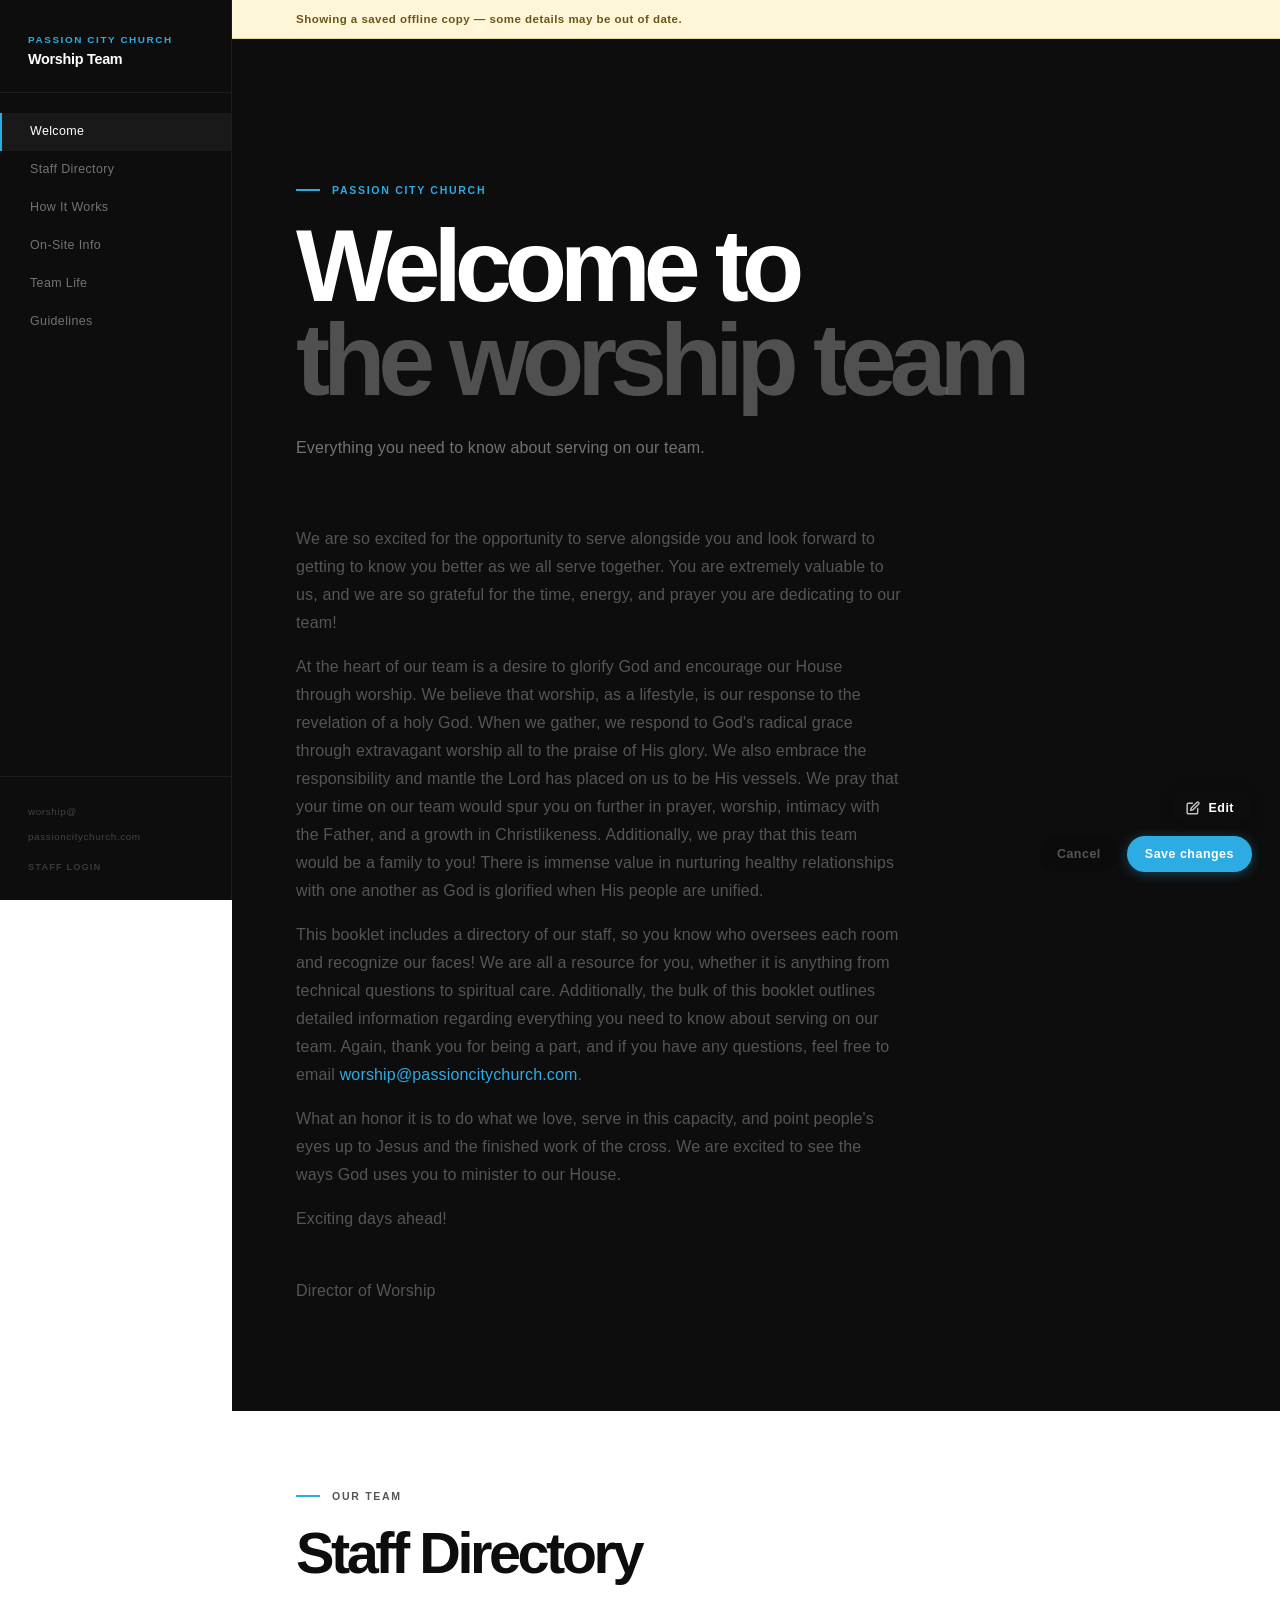
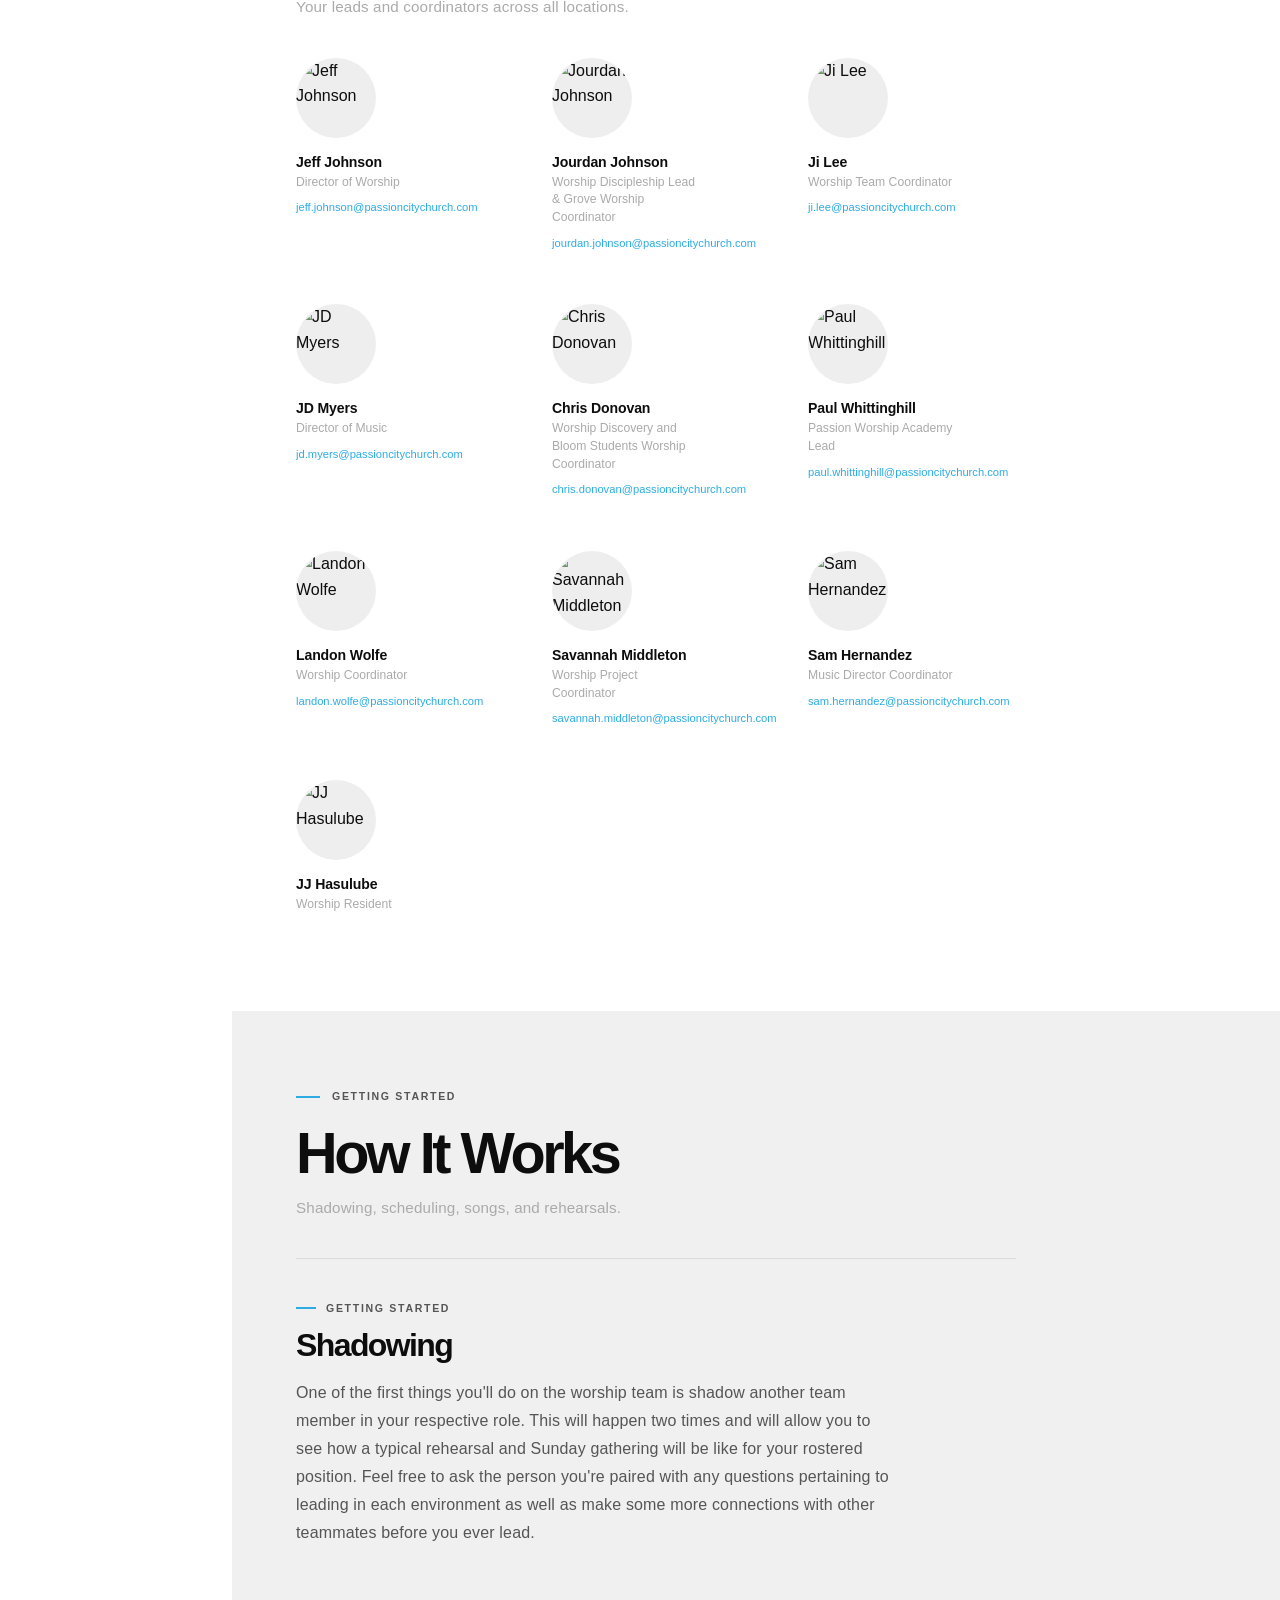
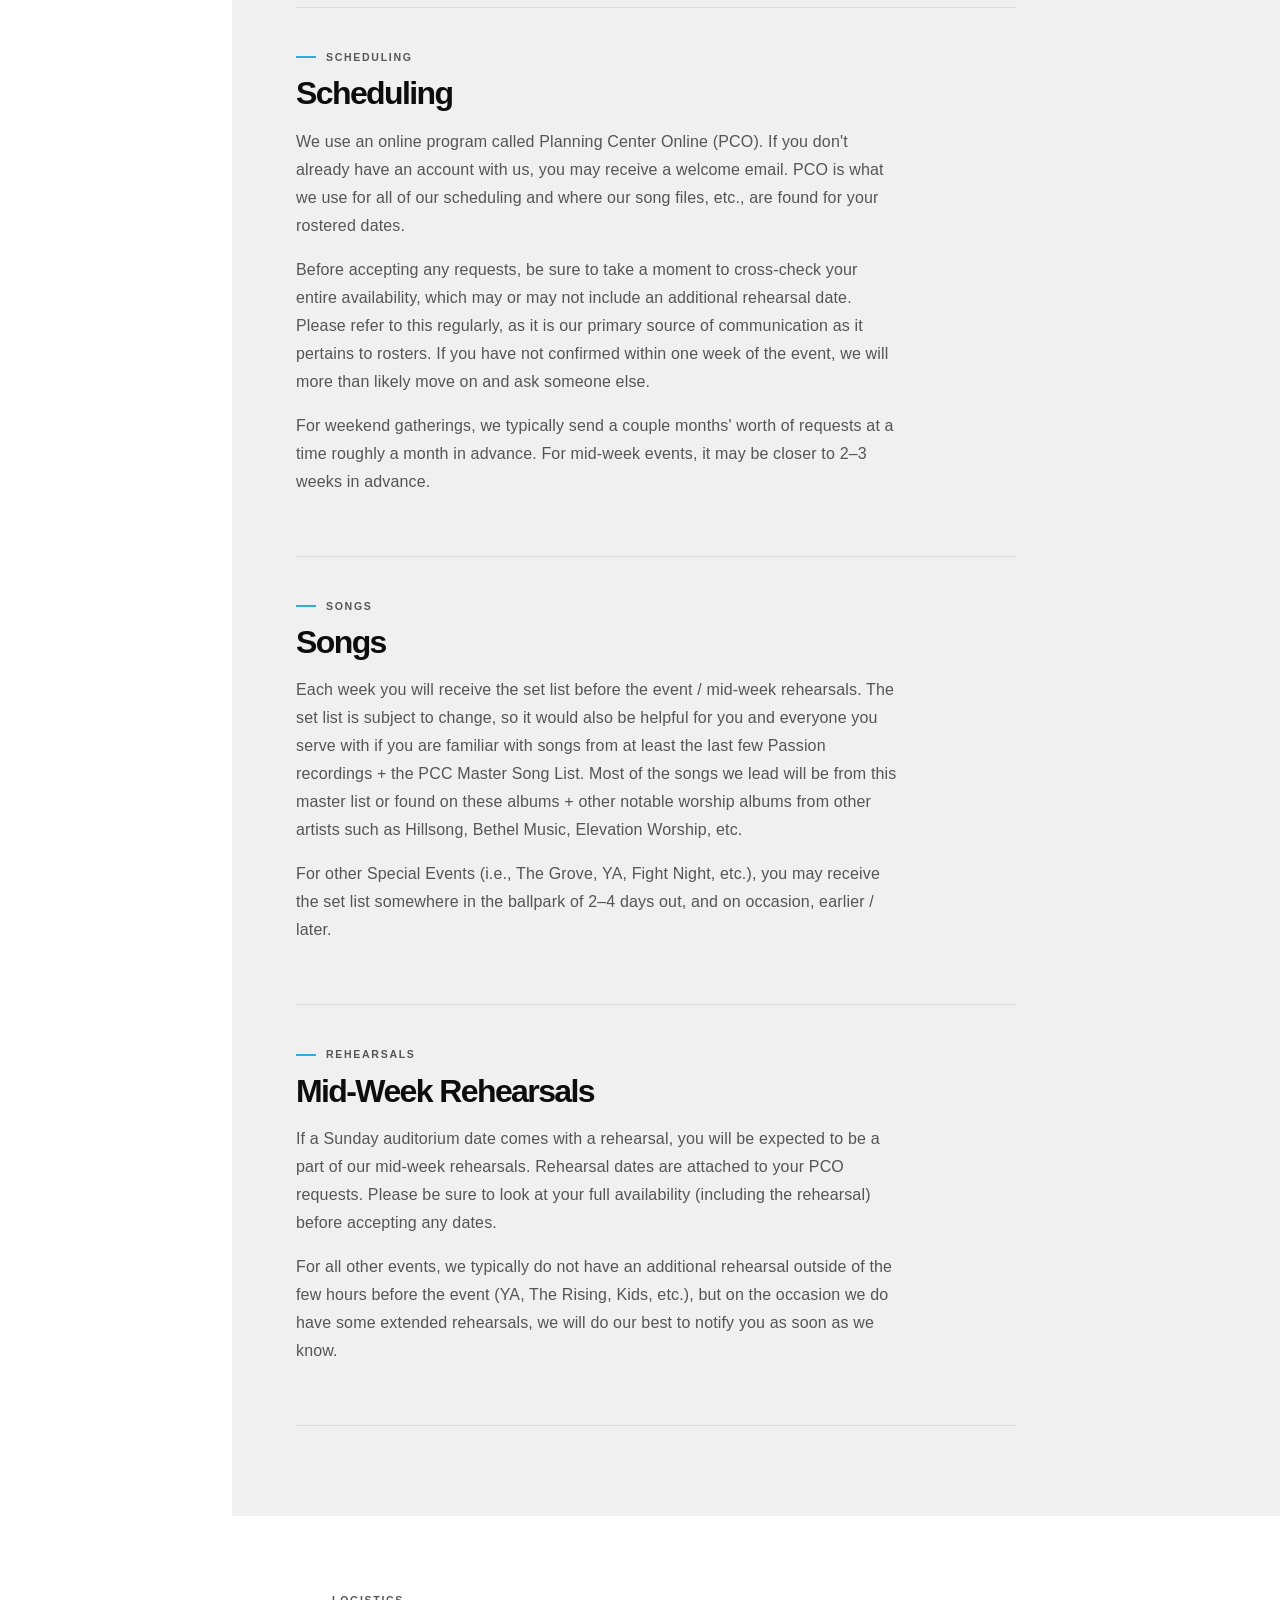
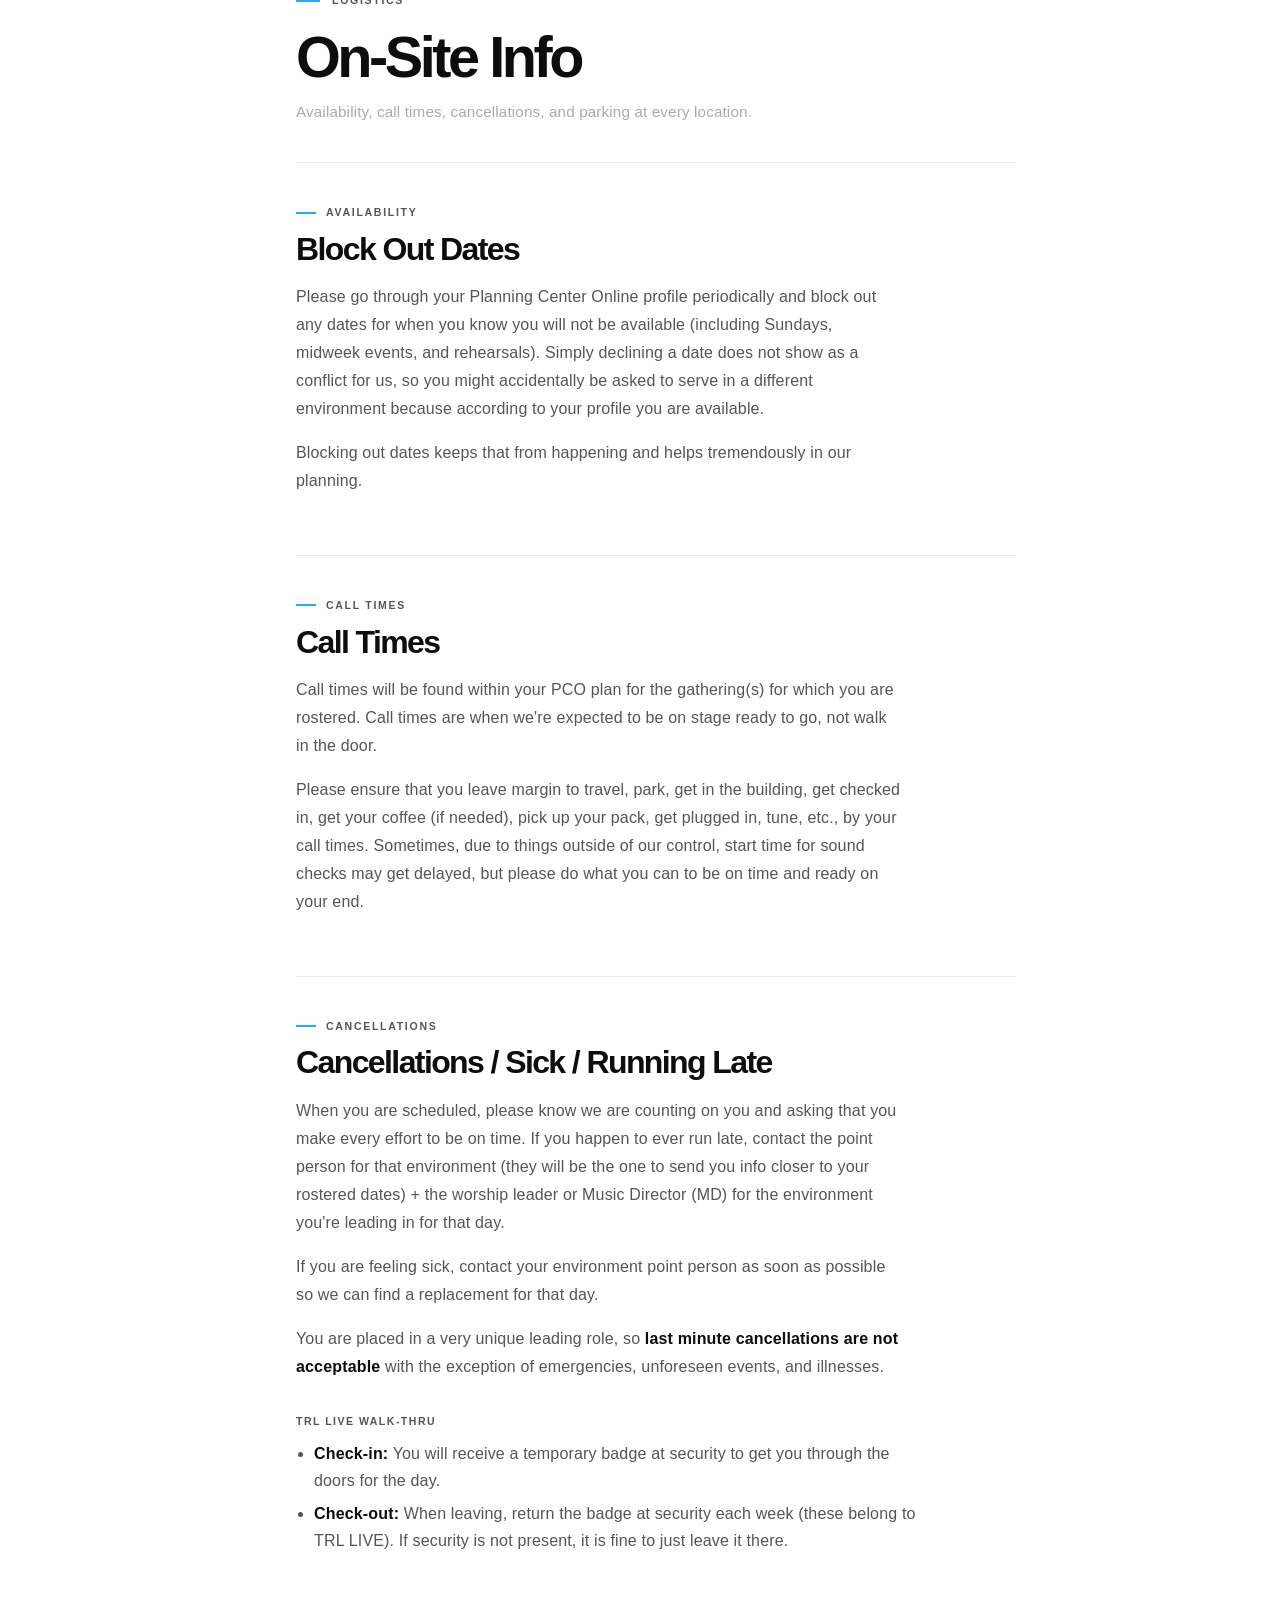
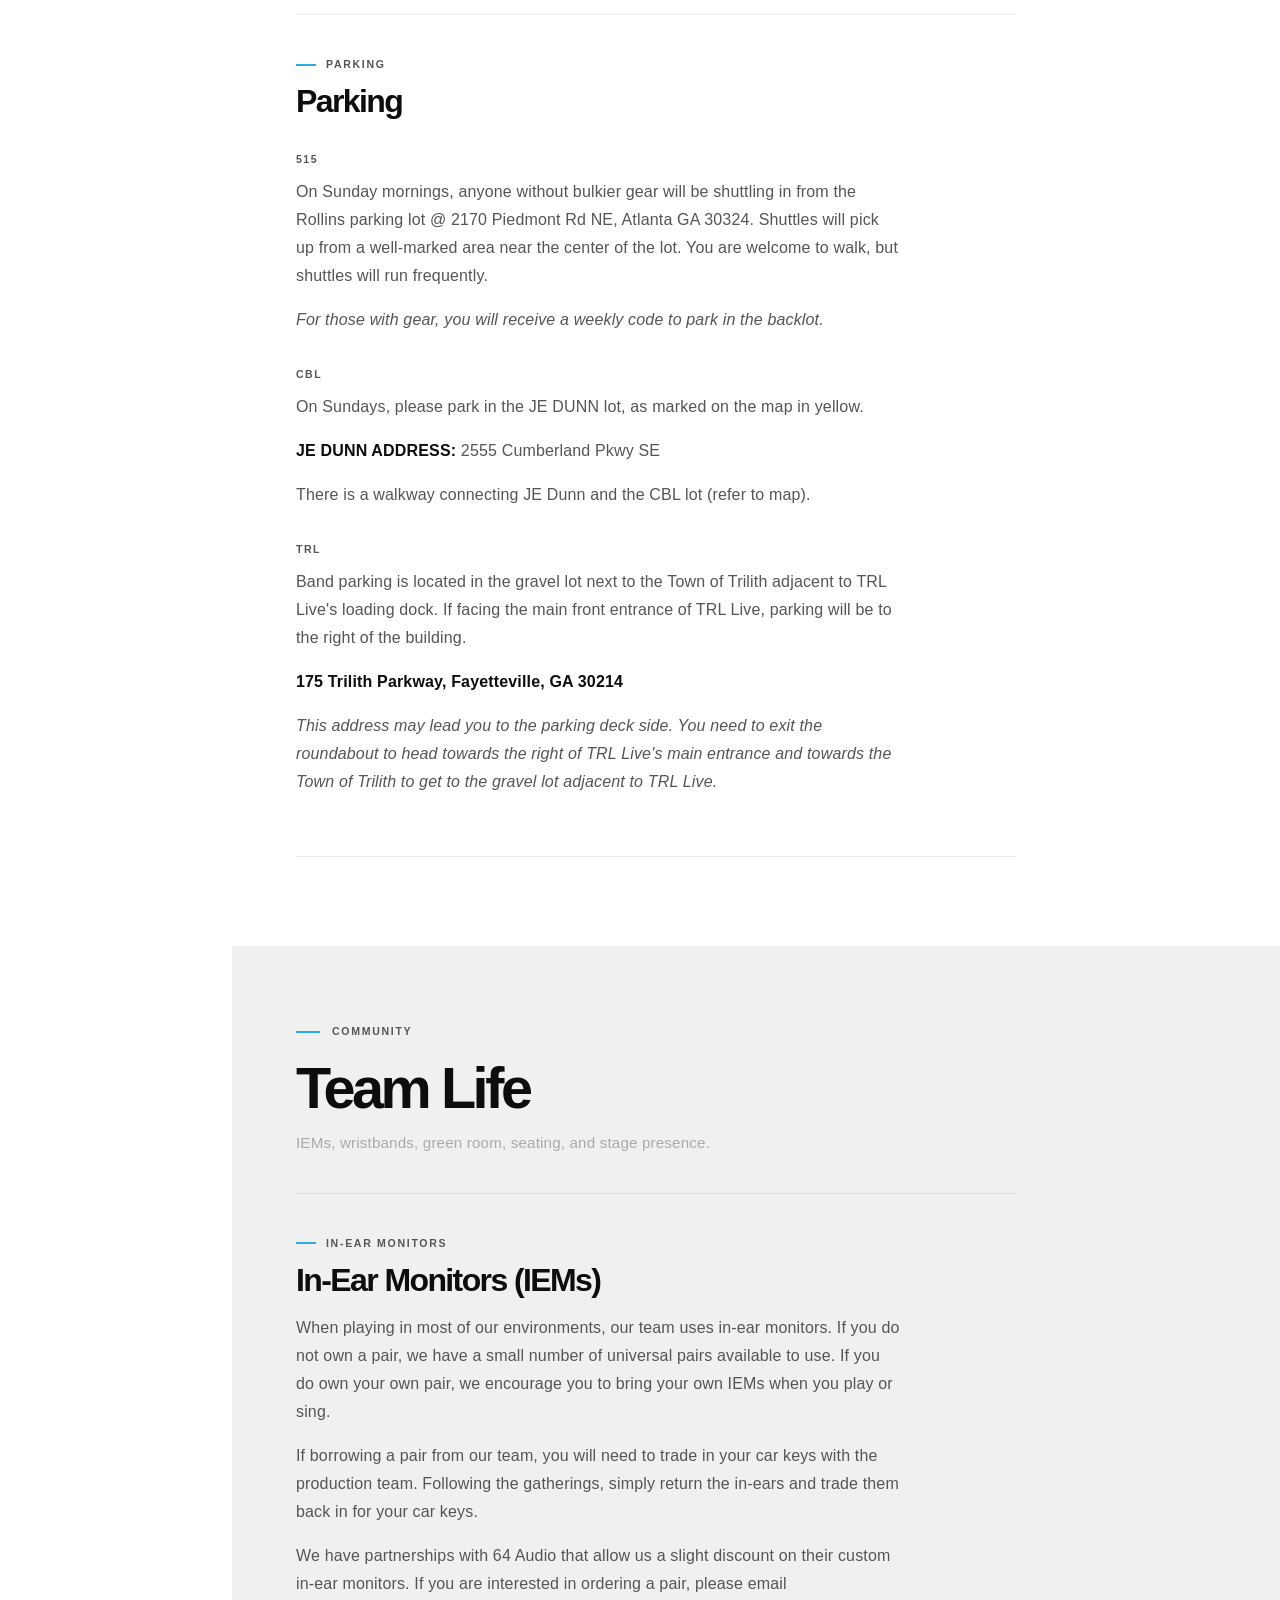
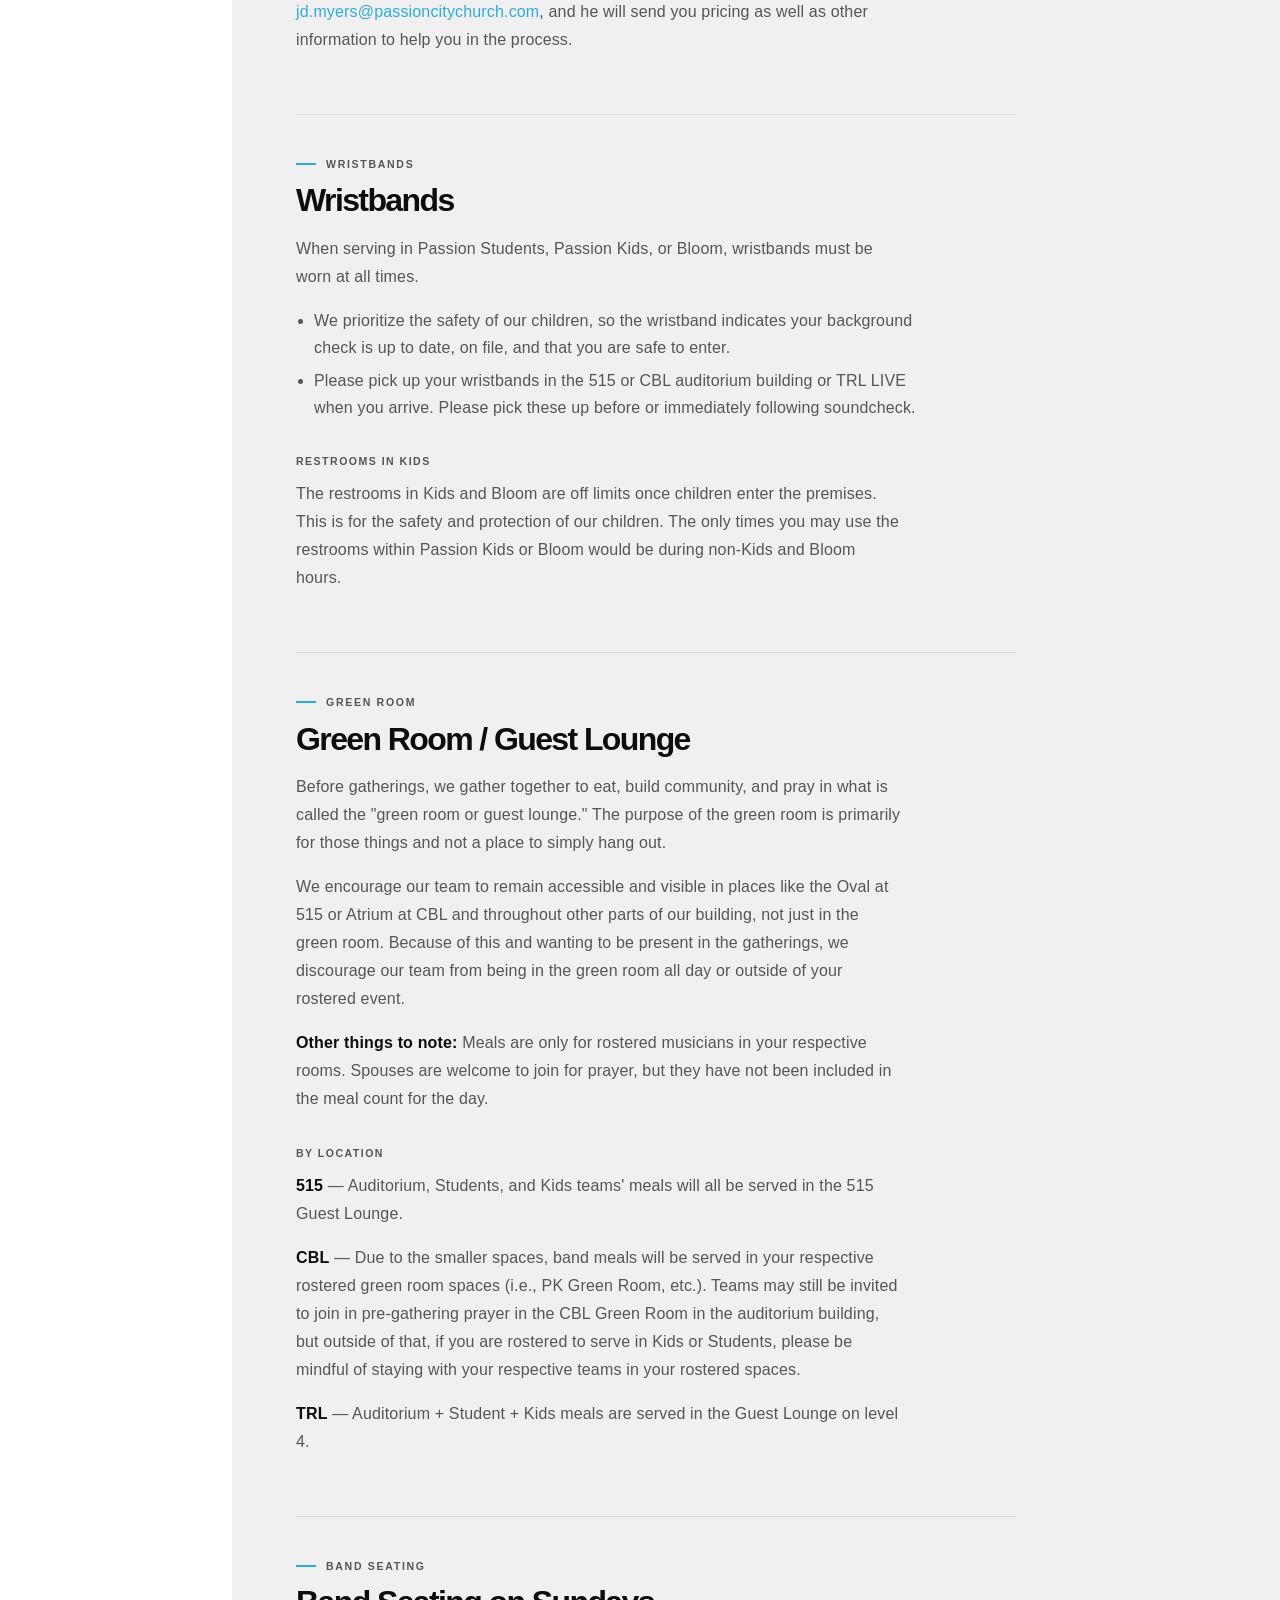
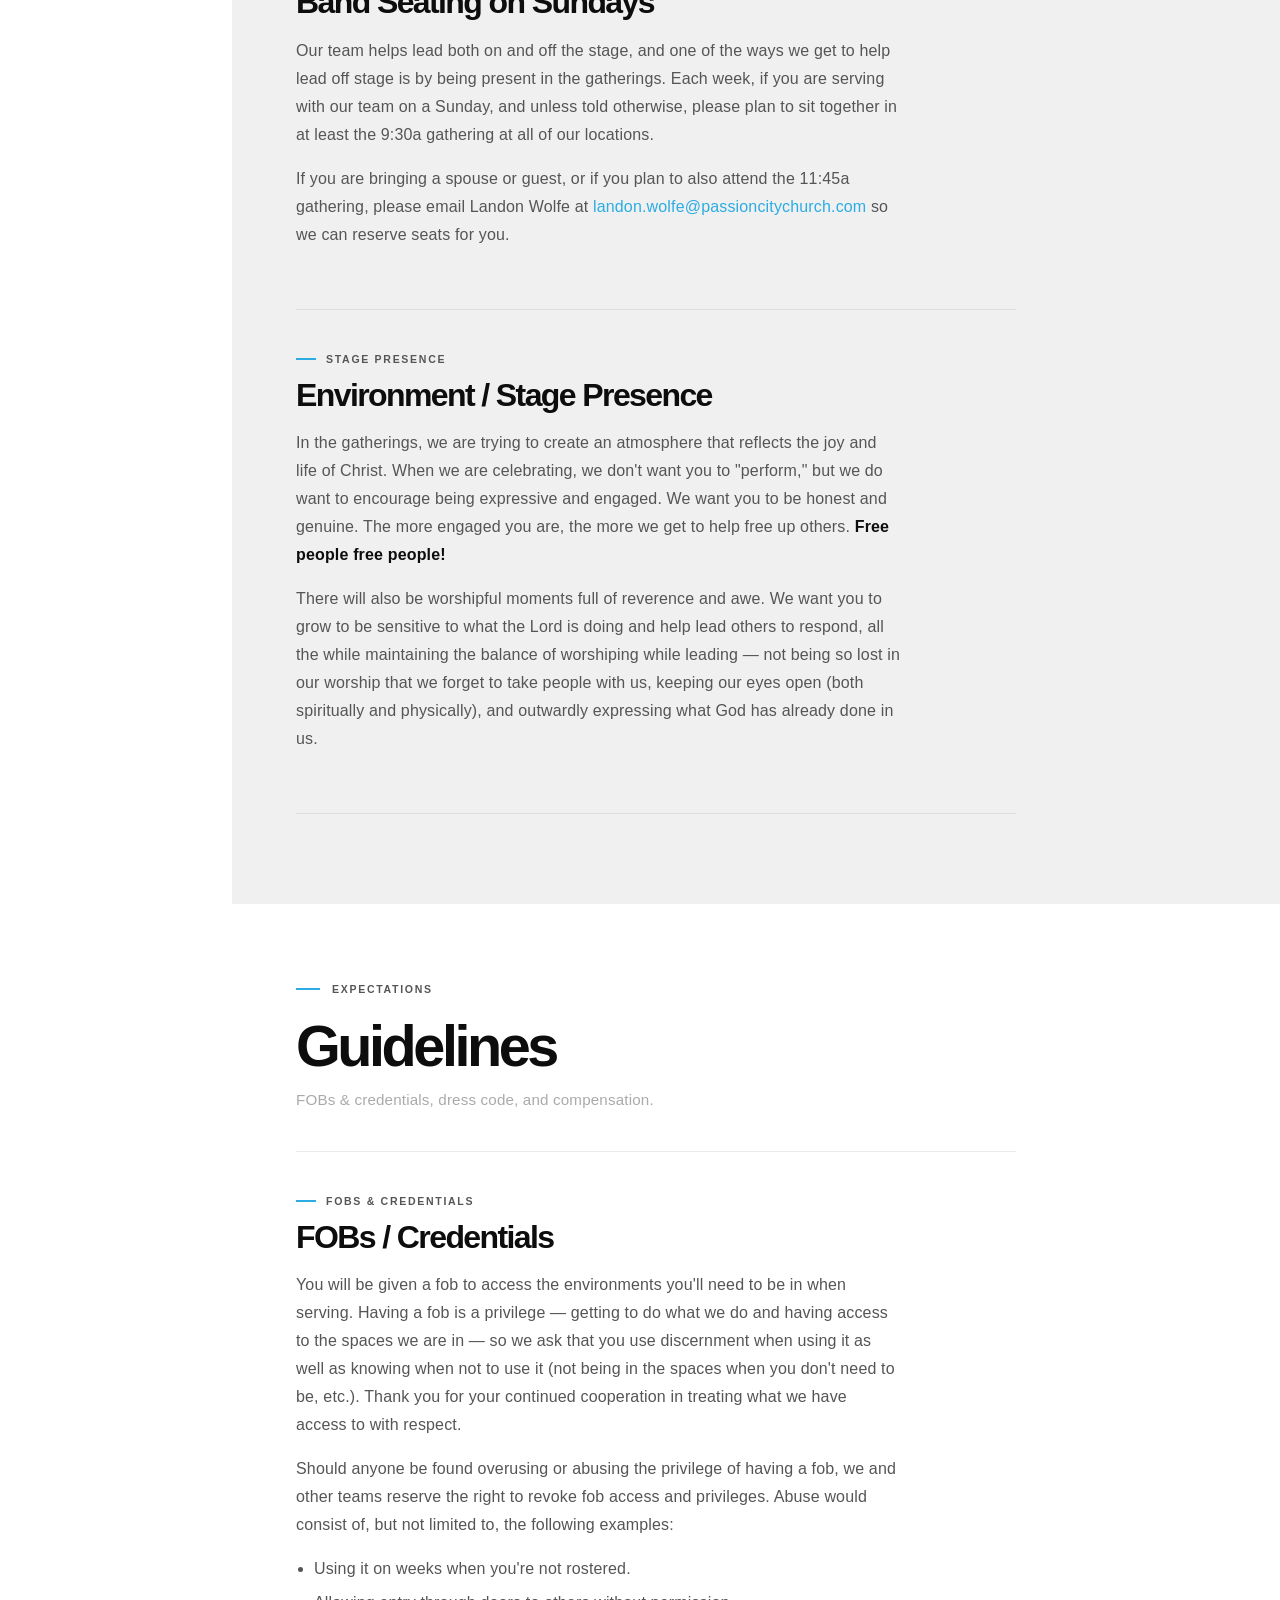
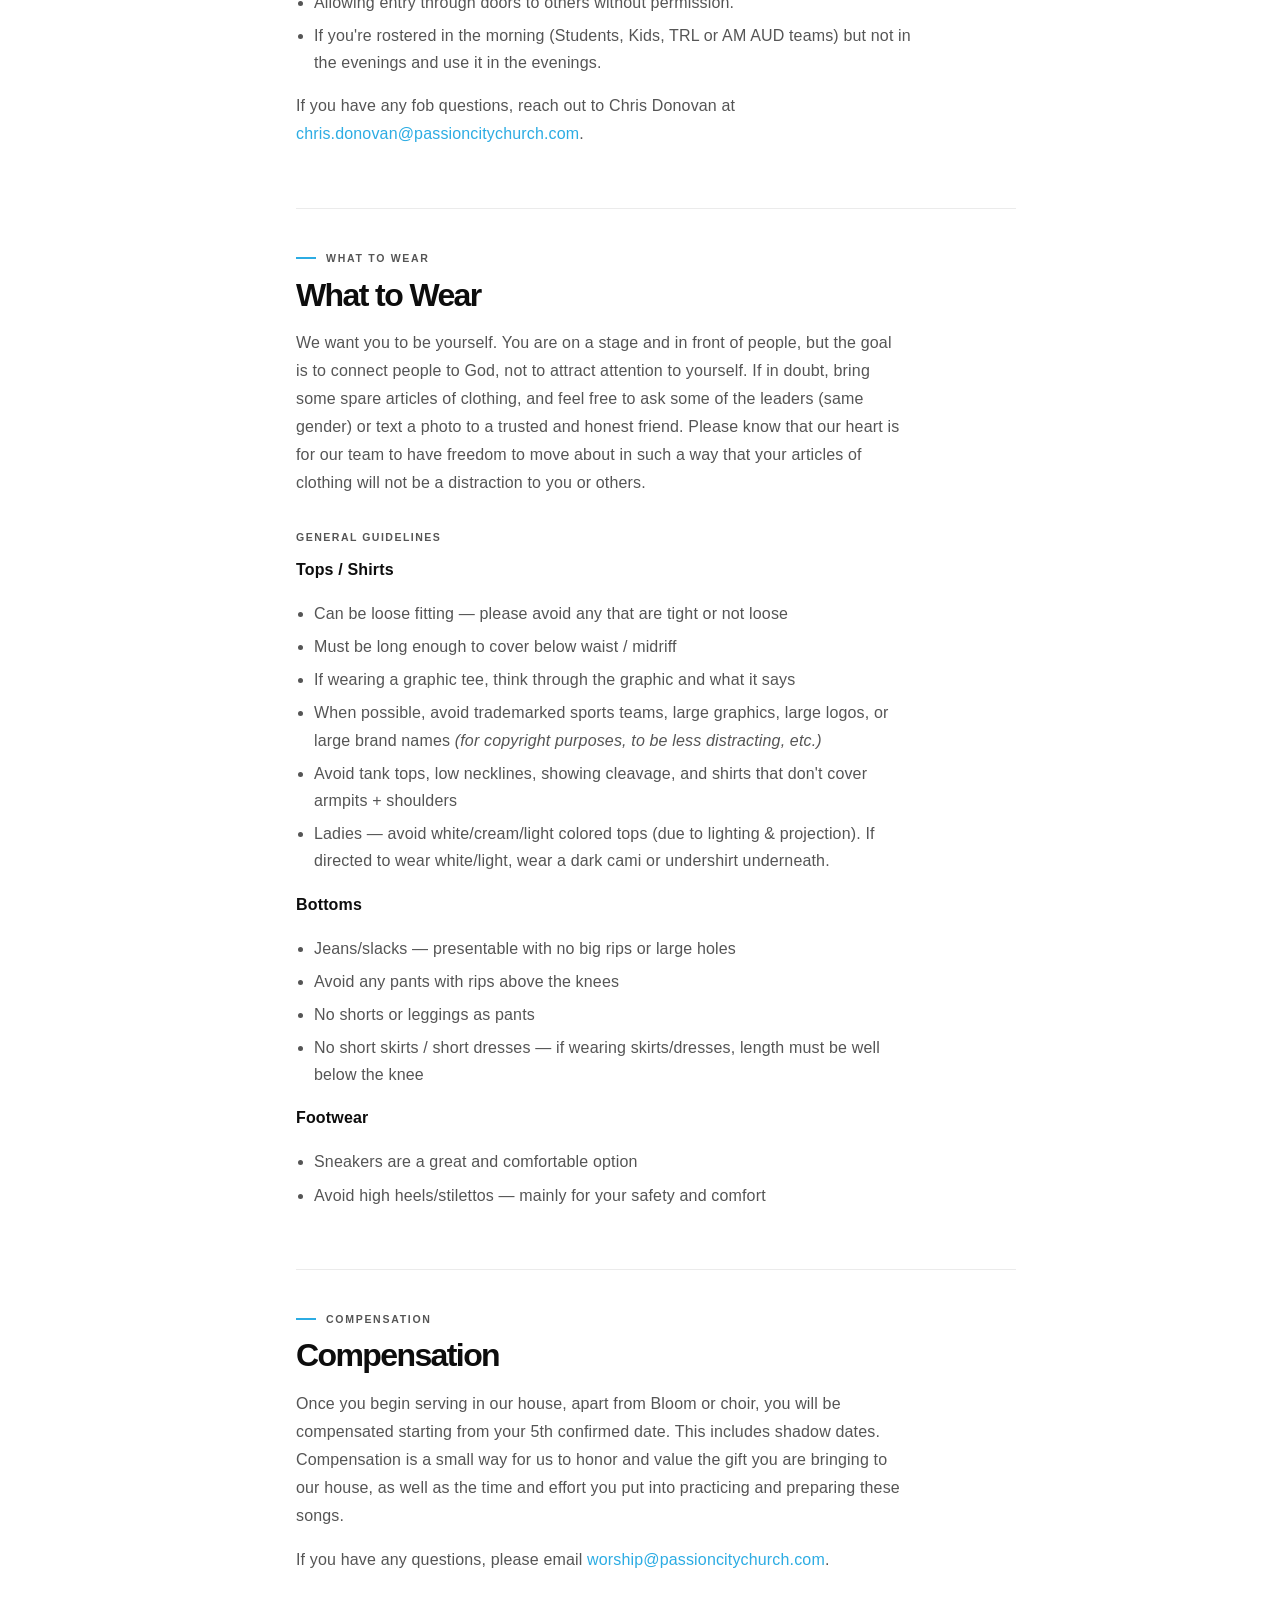
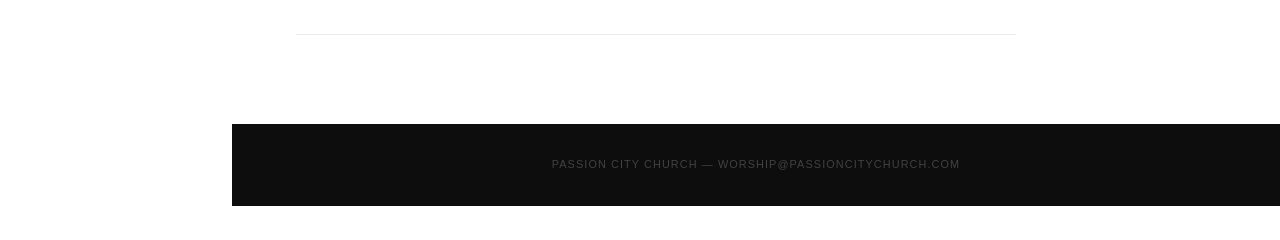
==== index.html @ 68bcd499 "Make the handbook editable by staff, backed by Supabase The site previously had an Edit button that " ====
<!DOCTYPE html>
<html lang="en">
<head>
  <meta charset="UTF-8">
  <meta name="viewport" content="width=device-width, initial-scale=1.0">

  <title>Passion City Worship Team</title>
  <meta name="description" content="Everything you need to know about serving on the Passion City Church worship team — staff directory, scheduling, on-site logistics, and team guidelines.">

  <!-- Internal team handbook: reachable by link, kept out of search results. -->
  <meta name="robots" content="noindex, nofollow, noarchive">
  <meta name="googlebot" content="noindex, nofollow">
  <meta name="referrer" content="strict-origin-when-cross-origin">

  <meta property="og:type" content="website">
  <meta property="og:title" content="Passion City Worship Team">
  <meta property="og:description" content="Everything you need to know about serving on our worship team.">
  <meta name="theme-color" content="#0d0d0d">

  <link rel="icon" href="static/favicon.svg" type="image/svg+xml">
  <link rel="apple-touch-icon" href="static/favicon.svg">
  <link rel="stylesheet" href="static/css/style.css">
</head>
<body>

  <!-- ===== SIDEBAR NAV ===== -->
  <nav class="sidebar" id="sidebar" aria-label="Handbook sections">
    <div class="sidebar-top">
      <div class="sidebar-logo">
        <span class="sidebar-logo__org">Passion City Church</span>
        <span class="sidebar-logo__team">Worship Team</span>
      </div>
    </div>

    <!-- Built from the database so renamed and added sections stay in sync. -->
    <ul class="sidebar-nav" id="sidebarNav"></ul>

    <div class="sidebar-footer">
      <a href="mailto:worship@passioncitychurch.com">worship@<br>passioncitychurch.com</a>
      <button type="button" class="sidebar-admin" id="adminToggle">Staff login</button>
    </div>
  </nav>

  <!-- Mobile top bar -->
  <div class="mobile-bar">
    <span class="mobile-bar__logo">Passion City Worship</span>
    <button class="mobile-bar__toggle" id="menuToggle" aria-label="Open menu"
            aria-controls="sidebar" aria-expanded="false">
      <span></span><span></span><span></span>
    </button>
  </div>

  <!-- ===== MAIN CONTENT ===== -->
  <div class="page-wrap">

    <div class="stale-banner" role="status">
      Showing a saved offline copy &mdash; some details may be out of date.
    </div>

    <div id="sections">
      <p class="loading">Loading&hellip;</p>
    </div>

    <footer>
      <p>Passion City Church &mdash; <a href="mailto:worship@passioncitychurch.com">worship@passioncitychurch.com</a></p>
    </footer>

  </div><!-- /page-wrap -->

  <!-- Format toolbar (hidden until edit mode + selection) -->
  <div id="format-toolbar" class="format-toolbar" aria-hidden="true">
    <button type="button" data-cmd="bold"         title="Bold" aria-label="Bold"><b>B</b></button>
    <button type="button" data-cmd="italic"       title="Italic" aria-label="Italic"><i>I</i></button>
    <div class="toolbar-sep"></div>
    <button type="button" data-cmd="h2"           title="Heading" aria-label="Heading">H2</button>
    <button type="button" data-cmd="h3"           title="Sub-heading" aria-label="Sub-heading">H3</button>
    <button type="button" data-cmd="p"            title="Body text" aria-label="Body text">&para;</button>
    <div class="toolbar-sep"></div>
    <button type="button" data-cmd="ul"           title="Bullet list" aria-label="Bullet list">&#8226;</button>
    <button type="button" data-cmd="ol"           title="Numbered list" aria-label="Numbered list">1.</button>
    <div class="toolbar-sep"></div>
    <button type="button" data-cmd="removeFormat" title="Clear formatting" aria-label="Clear formatting">T&#x0336;</button>
  </div>

  <!-- Floating edit / save / cancel button — revealed only for signed-in staff -->
  <div class="edit-fab" id="editFab" hidden>
    <div class="edit-fab__idle" id="fabIdle">
      <button type="button" class="edit-fab__btn" id="editBtn">
        <svg width="14" height="14" viewBox="0 0 24 24" fill="none" stroke="currentColor" stroke-width="2.5" stroke-linecap="round" stroke-linejoin="round" aria-hidden="true"><path d="M11 4H4a2 2 0 0 0-2 2v14a2 2 0 0 0 2 2h14a2 2 0 0 0 2-2v-7"/><path d="M18.5 2.5a2.121 2.121 0 0 1 3 3L12 15l-4 1 1-4 9.5-9.5z"/></svg>
        Edit
      </button>
    </div>
    <div class="edit-fab__active" id="fabActive" hidden>
      <button type="button" class="edit-fab__cancel" id="cancelBtn">Cancel</button>
      <button type="button" class="edit-fab__save"   id="saveBtn">Save changes</button>
    </div>
  </div>

  <script src="js/config.js"></script>
  <script src="js/sanitize.js"></script>
  <script src="js/supabase.js"></script>
  <script src="js/site.js"></script>
  <script src="js/editor.js"></script>
  <script src="js/auth-ui.js"></script>
</body>
</html>
---- static/css/style.css ----
/* =============================================
   CSS Custom Properties
   ============================================= */
:root {
  --black:        #0d0d0d;
  --off-black:    #1a1a1a;
  --white:        #ffffff;
  --off-white:    #f7f7f5;
  --accent:       #2cace3;
  --accent-dark:  #1d8bbf;
  --gray-100:     #eeeeee;
  --gray-200:     #dddddd;
  --gray-400:     #aaaaaa;
  --gray-600:     #555555;

  --font:         'Helvetica Neue', Helvetica, Arial, sans-serif;
  --sidebar-w:    232px;
  --gutter:       clamp(28px, 5vw, 64px);
}

/* =============================================
   Reset & Base
   ============================================= */
*, *::before, *::after { box-sizing: border-box; margin: 0; padding: 0; }
html { font-size: 16px; scroll-behavior: smooth; }
body {
  font-family: var(--font);
  color: var(--black);
  background: var(--white);
  line-height: 1.6;
  -webkit-font-smoothing: antialiased;
}
img { display: block; max-width: 100%; }
a { color: inherit; text-decoration: none; }
ul { list-style: none; }

/* =============================================
   Layout shell
   ============================================= */
.page-wrap {
  margin-left: var(--sidebar-w);
}

/* =============================================
   Sidebar
   ============================================= */
.sidebar {
  position: fixed;
  top: 0;
  left: 0;
  width: var(--sidebar-w);
  height: 100vh;
  background: var(--black);
  display: flex;
  flex-direction: column;
  overflow-y: auto;
  z-index: 200;
  /* subtle right border */
  border-right: 1px solid rgba(255,255,255,0.07);
}

/* Scrollbar styling for sidebar */
.sidebar::-webkit-scrollbar { width: 0; }

.sidebar-top {
  padding: 32px 28px 24px;
  border-bottom: 1px solid rgba(255,255,255,0.07);
  flex-shrink: 0;
}

.sidebar-logo {
  display: flex;
  flex-direction: column;
  gap: 3px;
}

.sidebar-logo__org {
  font-size: 0.62rem;
  font-weight: 700;
  letter-spacing: 0.16em;
  text-transform: uppercase;
  color: var(--accent);
}

.sidebar-logo__team {
  font-size: 0.9rem;
  font-weight: 700;
  letter-spacing: -0.02em;
  color: var(--white);
  line-height: 1.2;
}

/* Nav links */
.sidebar-nav {
  flex: 1;
  padding: 20px 0;
}

.sidebar-nav li { }

.sidebar-link {
  display: block;
  padding: 9px 28px;
  font-size: 0.78rem;
  font-weight: 500;
  letter-spacing: 0.03em;
  color: rgba(255,255,255,0.42);
  transition: color 0.15s, background 0.15s;
  border-left: 2px solid transparent;
  position: relative;
}
.sidebar-link:hover {
  color: rgba(255,255,255,0.85);
  background: rgba(255,255,255,0.04);
}
.sidebar-link.active {
  color: var(--white);
  border-left-color: var(--accent);
  background: rgba(255,255,255,0.05);
}

/* Footer email */
.sidebar-footer {
  padding: 20px 28px 28px;
  border-top: 1px solid rgba(255,255,255,0.07);
  flex-shrink: 0;
}
.sidebar-footer a {
  font-size: 0.62rem;
  letter-spacing: 0.06em;
  color: rgba(255,255,255,0.22);
  line-height: 1.6;
  transition: color 0.15s;
}
.sidebar-footer a:hover { color: var(--accent); }

/* =============================================
   Mobile top bar (hidden on desktop)
   ============================================= */
.mobile-bar {
  display: none;
  position: fixed;
  top: 0;
  left: 0;
  right: 0;
  z-index: 300;
  height: 52px;
  background: var(--black);
  align-items: center;
  justify-content: space-between;
  padding: 0 20px;
  border-bottom: 1px solid rgba(255,255,255,0.08);
}

.mobile-bar__logo {
  font-size: 0.7rem;
  font-weight: 700;
  letter-spacing: 0.12em;
  text-transform: uppercase;
  color: var(--white);
}

.mobile-bar__toggle {
  background: none;
  border: none;
  cursor: pointer;
  display: flex;
  flex-direction: column;
  gap: 5px;
  padding: 6px;
}
.mobile-bar__toggle span {
  display: block;
  width: 22px;
  height: 1.5px;
  background: rgba(255,255,255,0.7);
  transition: transform 0.2s, opacity 0.2s;
}
body.menu-open .mobile-bar__toggle span:nth-child(1) { transform: translateY(6.5px) rotate(45deg); }
body.menu-open .mobile-bar__toggle span:nth-child(2) { opacity: 0; }
body.menu-open .mobile-bar__toggle span:nth-child(3) { transform: translateY(-6.5px) rotate(-45deg); }

/* =============================================
   Sections — simple A/B alternating backgrounds.
   JS assigns .section--alt to every other non-hero
   section so the pattern holds regardless of count.
   ============================================= */
.section { border-top: none; }

#welcome              { background: var(--black); }
.section:not(#welcome)            { background: var(--white); }
.section--alt:not(#welcome)       { background: #f0f0f0; }

/* Welcome hero — the one dark moment on the page */
.section-hero {
  background: var(--black);
  color: var(--white);
  min-height: 54vh;
  display: flex;
  align-items: flex-end;
  padding: clamp(48px, 10vw, 120px) var(--gutter) clamp(40px, 5vw, 72px);
}
.section-hero__inner { max-width: 860px; width: 100%; }

/* Hero H1 */
.section-hero h1 {
  font-size: clamp(3.2rem, 8vw, 7rem);
  font-weight: 700;
  letter-spacing: -0.07em;
  line-height: 0.92;
}
.section-hero h1 em {
  display: block;
  font-style: normal;
  color: rgba(255,255,255,0.28);
}
.hero-sub {
  margin-top: 28px;
  font-size: 1rem;
  color: rgba(255,255,255,0.42);
  max-width: 52ch;
  line-height: 1.65;
  letter-spacing: 0.01em;
}

/* Eyebrow — blue rule + label */
.eyebrow {
  display: flex;
  align-items: center;
  gap: 12px;
  font-size: 0.66rem;
  font-weight: 700;
  letter-spacing: 0.16em;
  text-transform: uppercase;
  color: var(--accent);
  margin-bottom: 20px;
}
.eyebrow::before {
  content: '';
  display: block;
  width: 24px;
  height: 2px;
  background: var(--accent);
  flex-shrink: 0;
}
/* Section headers on white: dim the eyebrow label slightly */
.section-header .eyebrow {
  color: var(--gray-600);
}
.section-header .eyebrow::before {
  background: var(--accent);
}

/* Inner-page section headers — inherits section background */
.section-header {
  padding: clamp(48px, 6vw, 80px) var(--gutter) clamp(24px, 3vw, 40px);
  background: inherit;
}
.section-header__inner { max-width: 860px; }

.section-header h2 {
  font-size: clamp(2rem, 5vw, 3.6rem);
  font-weight: 700;
  letter-spacing: -0.06em;
  line-height: 1.0;
  color: var(--black);
  max-width: 20ch;
}
.section-header p {
  margin-top: 12px;
  font-size: 0.95rem;
  color: var(--gray-400);
  max-width: 56ch;
  line-height: 1.65;
  letter-spacing: 0.01em;
}

/* Section body — inherits section background */
.section-body { background: inherit; }
.section-body__inner {
  max-width: 860px;
  padding: 0 var(--gutter) clamp(56px, 7vw, 96px);
}

/* =============================================
   Content body (markdown)
   ============================================= */
.content-body h1,
.content-body h2 {
  font-size: clamp(1.4rem, 2.5vw, 2rem);
  font-weight: 700;
  letter-spacing: -0.05em;
  line-height: 1.1;
  margin-bottom: 16px;
  margin-top: 48px;
}
.content-body h1:first-child,
.content-body h2:first-child { margin-top: 0; }

.content-body h3 {
  font-size: 0.66rem;
  font-weight: 700;
  letter-spacing: 0.14em;
  text-transform: uppercase;
  color: var(--gray-600);
  margin-top: 32px;
  margin-bottom: 10px;
}

.content-body p {
  font-size: 1rem;
  line-height: 1.75;
  color: var(--gray-600);
  margin-bottom: 16px;
  max-width: 68ch;
  letter-spacing: 0.01em;
}

.content-body ul,
.content-body ol {
  margin-bottom: 16px;
  padding-left: 18px;
}
.content-body ul { list-style: disc; }
.content-body ol { list-style: decimal; }

.content-body li {
  font-size: 1rem;
  line-height: 1.7;
  color: var(--gray-600);
  margin-bottom: 6px;
  max-width: 68ch;
  letter-spacing: 0.01em;
}

.content-body strong { color: var(--black); font-weight: 700; }
.content-body a { color: var(--accent); }
.content-body a:hover { text-decoration: underline; }

/* =============================================
   Welcome letter
   ============================================= */
.welcome-letter { max-width: 640px; }

/* =============================================
   Staff grid
   ============================================= */
.staff-grid {
  display: grid;
  grid-template-columns: repeat(auto-fill, minmax(180px, 1fr));
  gap: 52px 36px;
}

.staff-card { display: flex; flex-direction: column; align-items: flex-start; }

.staff-card__photo {
  width: 80px;
  height: 80px;
  border-radius: 50%;
  object-fit: cover;
  margin-bottom: 16px;
  background: var(--gray-100);
}

.staff-card__photo-placeholder {
  width: 80px;
  height: 80px;
  border-radius: 50%;
  background: var(--off-white);
  border: 1px solid var(--gray-200);
  margin-bottom: 16px;
  display: flex;
  align-items: center;
  justify-content: center;
  font-size: 1.1rem;
  font-weight: 700;
  color: var(--gray-400);
  letter-spacing: -0.02em;
}

.staff-card__name {
  font-size: 0.88rem;
  font-weight: 700;
  color: var(--black);
  letter-spacing: -0.01em;
  margin-bottom: 3px;
  line-height: 1.2;
}

.staff-card__role {
  font-size: 0.76rem;
  color: var(--gray-400);
  line-height: 1.45;
  margin-bottom: 8px;
  max-width: 22ch;
}

.staff-card__email {
  font-size: 0.7rem;
  color: var(--accent);
}
.staff-card__email:hover { text-decoration: underline; }

/* =============================================
   Sections grid — stacked, label as eyebrow
   ============================================= */
.sections-grid { display: grid; gap: 0; }

.section-block {
  padding: 44px 0;
  border-top: 1px solid rgba(0,0,0,0.08);
  max-width: 720px;
}
.section-block:last-child { border-bottom: 1px solid rgba(0,0,0,0.08); }

/* Label sits above content as eyebrow */
.section-label {
  display: flex;
  align-items: center;
  gap: 10px;
  font-size: 0.66rem;
  font-weight: 700;
  letter-spacing: 0.16em;
  text-transform: uppercase;
  color: var(--gray-600);
  margin-bottom: 14px;
  line-height: 1;
}
.section-label::before {
  content: '';
  display: block;
  width: 20px;
  height: 2px;
  background: var(--accent);
  flex-shrink: 0;
}

/* =============================================
   Loading & footer
   ============================================= */
.loading {
  color: var(--gray-200);
  font-size: 0.7rem;
  letter-spacing: 0.12em;
  text-transform: uppercase;
  padding: 48px 0;
}

footer {
  background: var(--black);
  color: rgba(255,255,255,0.22);
  padding: 32px var(--gutter);
  text-align: center;
  font-size: 0.68rem;
  letter-spacing: 0.1em;
  text-transform: uppercase;
}
footer a { color: rgba(255,255,255,0.22); }
footer a:hover { color: var(--accent); }

/* =============================================
   Responsive — tablet
   ============================================= */
@media (max-width: 900px) {
}

/* =============================================
   Responsive — mobile (no sidebar)
   ============================================= */
@media (max-width: 720px) {
  .sidebar {
    transform: translateX(-100%);
    transition: transform 0.28s cubic-bezier(0.4, 0, 0.2, 1);
    width: min(var(--sidebar-w), 85vw);
  }
  body.menu-open .sidebar {
    transform: translateX(0);
    box-shadow: 4px 0 32px rgba(0,0,0,0.5);
  }

  .mobile-bar { display: flex; }

  .page-wrap {
    margin-left: 0;
    padding-top: 52px; /* height of mobile bar */
  }

  .section-hero { min-height: 44vh; }
  .section-hero h1 { letter-spacing: -0.05em; }

  .staff-grid {
    grid-template-columns: repeat(auto-fill, minmax(140px, 1fr));
    gap: 36px 20px;
  }
}

@media (max-width: 420px) {
  .staff-grid { grid-template-columns: 1fr 1fr; }
}

/* =============================================
   In-place Editor
   ============================================= */

/* Editable regions in edit mode */
.edit-mode [contenteditable="true"] {
  outline: 2px dashed rgba(44, 172, 227, 0.4);
  outline-offset: 6px;
  border-radius: 3px;
  cursor: text;
  min-height: 1em;
}
.edit-mode [contenteditable="true"]:focus {
  outline-color: var(--accent);
  outline-style: solid;
}

/* Edit mode banner */
.edit-mode::before {
  content: 'Editing — click any text to change it';
  position: fixed;
  top: 0;
  left: var(--sidebar-w);
  right: 0;
  z-index: 400;
  background: var(--accent);
  color: #fff;
  font-size: 0.68rem;
  font-weight: 600;
  letter-spacing: 0.08em;
  text-transform: uppercase;
  text-align: center;
  padding: 6px 16px;
  pointer-events: none;
}
@media (max-width: 720px) {
  .edit-mode::before { left: 0; top: 52px; }
}

/* ── Format toolbar ── */
.format-toolbar {
  position: absolute;
  z-index: 500;
  display: flex;
  align-items: center;
  gap: 2px;
  background: var(--black);
  border-radius: 8px;
  padding: 5px 6px;
  box-shadow: 0 4px 24px rgba(0,0,0,0.28), 0 1px 4px rgba(0,0,0,0.18);
  pointer-events: none;
  opacity: 0;
  transform: translateY(4px);
  transition: opacity 0.15s, transform 0.15s;
}
.format-toolbar.visible {
  pointer-events: auto;
  opacity: 1;
  transform: translateY(0);
}
/* hidden attribute handles initial state; aria-hidden is for accessibility only */

.format-toolbar button {
  background: none;
  border: none;
  color: rgba(255,255,255,0.65);
  font-family: var(--font);
  font-size: 0.78rem;
  font-weight: 700;
  padding: 4px 7px;
  border-radius: 5px;
  cursor: pointer;
  line-height: 1;
  transition: background 0.1s, color 0.1s;
  white-space: nowrap;
}
.format-toolbar button:hover,
.format-toolbar button.active {
  background: rgba(255,255,255,0.12);
  color: #fff;
}
.format-toolbar button.active { color: var(--accent); }

.toolbar-sep {
  width: 1px;
  height: 16px;
  background: rgba(255,255,255,0.15);
  margin: 0 3px;
  flex-shrink: 0;
}

/* ── Floating edit FAB ── */
.edit-fab {
  position: fixed;
  bottom: 28px;
  right: 28px;
  z-index: 400;
  display: flex;
  flex-direction: column;
  align-items: flex-end;
  gap: 10px;
}

.edit-fab__btn {
  display: flex;
  align-items: center;
  gap: 8px;
  background: var(--black);
  color: #fff;
  border: none;
  border-radius: 100px;
  padding: 11px 18px 11px 14px;
  font-family: var(--font);
  font-size: 0.78rem;
  font-weight: 600;
  letter-spacing: 0.04em;
  cursor: pointer;
  box-shadow: 0 2px 16px rgba(0,0,0,0.22), 0 1px 4px rgba(0,0,0,0.14);
  transition: background 0.15s, transform 0.1s;
}
.edit-fab__btn:hover { background: var(--off-black); transform: translateY(-1px); }
.edit-fab__btn svg { opacity: 0.75; flex-shrink: 0; }

.edit-fab__active {
  display: flex;
  align-items: center;
  gap: 8px;
}

.edit-fab__cancel,
.edit-fab__save {
  border: none;
  border-radius: 100px;
  padding: 11px 18px;
  font-family: var(--font);
  font-size: 0.78rem;
  font-weight: 600;
  letter-spacing: 0.04em;
  cursor: pointer;
  transition: transform 0.1s, background 0.15s;
}
.edit-fab__cancel {
  background: rgba(0,0,0,0.08);
  color: var(--gray-600);
}
.edit-fab__cancel:hover { background: rgba(0,0,0,0.14); transform: translateY(-1px); }

.edit-fab__save {
  background: var(--accent);
  color: #fff;
  box-shadow: 0 2px 12px rgba(44,172,227,0.35);
}
.edit-fab__save:hover { background: var(--accent-dark); transform: translateY(-1px); }

/* ── Save toast ── */
.editor-toast {
  position: fixed;
  bottom: 88px;
  right: 28px;
  z-index: 500;
  background: var(--black);
  color: #fff;
  font-size: 0.75rem;
  font-weight: 600;
  letter-spacing: 0.06em;
  text-transform: uppercase;
  padding: 10px 16px;
  border-radius: 8px;
  box-shadow: 0 2px 12px rgba(0,0,0,0.2);
  opacity: 0;
  transform: translateY(6px);
  transition: opacity 0.2s, transform 0.2s;
  pointer-events: none;
}
.editor-toast.show {
  opacity: 1;
  transform: translateY(0);
}

/* =============================================
   Editor — Block & Staff Controls
   ============================================= */

/* Editable regions */
.edit-mode [contenteditable="true"] {
  outline: 1px dashed rgba(44,172,227,0.35);
  outline-offset: 4px;
  border-radius: 3px;
  cursor: text;
}
.edit-mode [contenteditable="true"]:focus {
  outline: 2px solid rgba(44,172,227,0.7);
  outline-style: solid;
}

/* Edit banner */
.edit-mode::before {
  content: 'Edit mode — click any text to edit';
  position: fixed;
  top: 0; left: var(--sidebar-w); right: 0;
  z-index: 400;
  background: var(--accent);
  color: #fff;
  font-size: 0.65rem;
  font-weight: 700;
  letter-spacing: 0.1em;
  text-transform: uppercase;
  text-align: center;
  padding: 5px 16px;
  pointer-events: none;
}
@media (max-width: 720px) {
  .edit-mode::before { left: 0; top: 52px; }
}

/* ── Section block delete button ── */
.section-block { position: relative; }

.block-delete-btn {
  position: absolute;
  top: 14px;
  right: -12px;
  width: 24px;
  height: 24px;
  border-radius: 50%;
  background: #fff;
  border: 1px solid var(--gray-200);
  color: var(--gray-600);
  display: flex;
  align-items: center;
  justify-content: center;
  cursor: pointer;
  opacity: 0;
  transition: opacity 0.15s, background 0.15s, color 0.15s;
  z-index: 10;
}
.section-block:hover .block-delete-btn { opacity: 1; }
.block-delete-btn:hover { background: #fee; border-color: #fcc; color: #c00; }

/* ── Add block button ── */
.add-block-btn {
  display: flex;
  align-items: center;
  gap: 8px;
  margin: 16px 0 0;
  padding: 10px 16px;
  background: none;
  border: 1.5px dashed var(--gray-200);
  border-radius: 8px;
  color: var(--gray-400);
  font-family: var(--font);
  font-size: 0.78rem;
  font-weight: 600;
  letter-spacing: 0.04em;
  cursor: pointer;
  width: 100%;
  transition: border-color 0.15s, color 0.15s, background 0.15s;
}
.add-block-btn:hover {
  border-color: var(--accent);
  color: var(--accent);
  background: rgba(44,172,227,0.04);
}
.add-block-icon {
  font-size: 1.1rem;
  font-weight: 300;
  line-height: 1;
}

/* ── Staff card delete button ── */
.staff-card { position: relative; }

.staff-delete-btn {
  position: absolute;
  top: -6px;
  right: -6px;
  width: 22px;
  height: 22px;
  border-radius: 50%;
  background: #fff;
  border: 1px solid var(--gray-200);
  color: var(--gray-600);
  display: flex;
  align-items: center;
  justify-content: center;
  cursor: pointer;
  opacity: 0;
  transition: opacity 0.15s, background 0.15s, color 0.15s;
  z-index: 10;
}
.staff-card:hover .staff-delete-btn { opacity: 1; }
.staff-delete-btn:hover { background: #fee; border-color: #fcc; color: #c00; }

/* Staff fields editable in edit mode */
.edit-mode .staff-card__name[contenteditable],
.edit-mode .staff-card__role[contenteditable],
.edit-mode .staff-card__email[contenteditable] {
  display: block;
  min-width: 60px;
}

/* ── Add staff card ── */
.staff-add-card {
  display: flex;
  flex-direction: column;
  align-items: flex-start;
  gap: 8px;
  padding: 16px;
  border: 1.5px dashed var(--gray-200);
  border-radius: 10px;
  cursor: pointer;
  color: var(--gray-400);
  font-size: 0.78rem;
  font-weight: 600;
  letter-spacing: 0.04em;
  transition: border-color 0.15s, color 0.15s, background 0.15s;
  min-height: 120px;
  justify-content: center;
}
.staff-add-card:hover {
  border-color: var(--accent);
  color: var(--accent);
  background: rgba(44,172,227,0.04);
}
.staff-add-card__icon {
  font-size: 1.6rem;
  font-weight: 300;
  line-height: 1;
}

/* Photo hover hint */
.edit-mode .staff-card__photo,
.edit-mode .staff-card__photo-placeholder {
  position: relative;
}
.edit-mode .staff-card__photo::after,
.edit-mode .staff-card__photo-placeholder::after {
  content: '📷';
  position: absolute;
  inset: 0;
  display: flex;
  align-items: center;
  justify-content: center;
  background: rgba(0,0,0,0.45);
  border-radius: 50%;
  font-size: 1.2rem;
  opacity: 0;
  transition: opacity 0.15s;
}
.edit-mode .staff-card:hover .staff-card__photo::after,
.edit-mode .staff-card:hover .staff-card__photo-placeholder::after { opacity: 1; }

/* =============================================
   Editor — Section-level controls
   ============================================= */

/* Section header fields editable */
.edit-mode .section-header .eyebrow[contenteditable],
.edit-mode .section-header h2[contenteditable],
.edit-mode .section-header p[contenteditable] {
  display: block;
}

/* Delete whole section button */
.section-delete-btn {
  position: absolute;
  top: 20px;
  right: 16px;
  display: flex;
  align-items: center;
  gap: 6px;
  padding: 6px 12px;
  background: rgba(255,255,255,0.08);
  border: 1px solid rgba(255,255,255,0.14);
  border-radius: 6px;
  color: rgba(255,255,255,0.5);
  font-family: var(--font);
  font-size: 0.66rem;
  font-weight: 600;
  letter-spacing: 0.08em;
  text-transform: uppercase;
  cursor: pointer;
  opacity: 0;
  transition: opacity 0.15s, background 0.15s, color 0.15s;
  z-index: 20;
}
.section:hover .section-delete-btn { opacity: 1; }
.section-delete-btn:hover {
  background: rgba(200,40,40,0.7);
  border-color: transparent;
  color: #fff;
}

/* Section headers need relative positioning for the delete btn */
.section-header { position: relative; }

/* Add section button */
.add-section-btn {
  display: flex;
  align-items: center;
  justify-content: center;
  gap: 10px;
  width: 100%;
  padding: 18px 24px;
  background: none;
  border: 2px dashed var(--gray-200);
  color: var(--gray-400);
  font-family: var(--font);
  font-size: 0.78rem;
  font-weight: 600;
  letter-spacing: 0.06em;
  cursor: pointer;
  transition: border-color 0.15s, color 0.15s, background 0.15s;
}
.add-section-btn:hover {
  border-color: var(--accent);
  color: var(--accent);
  background: rgba(44,172,227,0.03);
}

/* =============================================
   Staff login control (sidebar footer)
   ============================================= */
.sidebar-admin {
  display: block;
  margin-top: 14px;
  padding: 0;
  border: 0;
  background: none;
  font-family: inherit;
  font-size: 0.58rem;
  font-weight: 700;
  letter-spacing: 0.12em;
  text-transform: uppercase;
  color: rgba(255,255,255,0.18);
  cursor: pointer;
  transition: color 0.15s;
}
.sidebar-admin:hover,
.sidebar-admin:focus-visible { color: var(--accent); }

/* =============================================
   Offline / error states
   ============================================= */
.stale-banner {
  display: none;
  padding: 10px var(--gutter);
  background: #fff6d8;
  border-bottom: 1px solid #e8d9a0;
  color: #6b551a;
  font-size: 0.72rem;
  font-weight: 600;
  letter-spacing: 0.04em;
}
body.is-stale .stale-banner { display: block; }

.load-error {
  padding: clamp(60px, 12vh, 140px) var(--gutter);
  max-width: 620px;
}
.load-error h2 {
  font-size: clamp(1.4rem, 3vw, 2rem);
  font-weight: 700;
  letter-spacing: -0.02em;
  margin-bottom: 12px;
}
.load-error p { color: var(--gray-600); font-size: 0.95rem; }

.editor-toast--error {
  background: #8c1c1c;
  text-transform: none;
  letter-spacing: 0.02em;
  max-width: min(420px, calc(100vw - 56px));
  line-height: 1.45;
}

/* Dim a staff photo while its replacement uploads */
.staff-card.is-uploading .staff-card__photo,
.staff-card.is-uploading .staff-card__photo-placeholder {
  opacity: 0.45;
  filter: saturate(0.4);
}

/* =============================================
   Staff sign-in dialog
   ============================================= */
.auth-modal {
  position: fixed;
  inset: 0;
  z-index: 900;
  display: flex;
  align-items: center;
  justify-content: center;
  padding: 24px;
}
.auth-modal[hidden] { display: none; }
.auth-modal__backdrop {
  position: absolute;
  inset: 0;
  background: rgba(13,13,13,0.55);
  backdrop-filter: blur(2px);
}
.auth-modal__panel {
  position: relative;
  width: 100%;
  max-width: 360px;
  background: var(--white);
  border-radius: 12px;
  padding: 30px 28px 26px;
  box-shadow: 0 18px 50px rgba(0,0,0,0.3);
}
.auth-modal__panel h2 {
  font-size: 1.1rem;
  font-weight: 700;
  letter-spacing: -0.01em;
  margin-bottom: 6px;
}
.auth-modal__hint {
  font-size: 0.78rem;
  color: var(--gray-600);
  line-height: 1.5;
  margin-bottom: 20px;
}
.auth-modal label {
  display: block;
  font-size: 0.6rem;
  font-weight: 700;
  letter-spacing: 0.12em;
  text-transform: uppercase;
  color: var(--gray-600);
  margin-bottom: 6px;
}
.auth-modal input {
  width: 100%;
  font-family: inherit;
  font-size: 0.92rem;
  padding: 10px 12px;
  margin-bottom: 16px;
  border: 1px solid var(--gray-200);
  border-radius: 6px;
  background: var(--off-white);
  color: var(--black);
}
.auth-modal input:focus {
  outline: none;
  border-color: var(--accent);
  background: var(--white);
}
.auth-modal__error {
  font-size: 0.78rem;
  line-height: 1.45;
  color: #8c1c1c;
  background: #fdecec;
  border-radius: 6px;
  padding: 9px 11px;
  margin-bottom: 16px;
}
.auth-modal__error[hidden] { display: none; }
.auth-modal__actions {
  display: flex;
  justify-content: flex-end;
  gap: 8px;
  margin-top: 4px;
}
.auth-modal__cancel,
.auth-modal__submit {
  font-family: inherit;
  font-size: 0.7rem;
  font-weight: 700;
  letter-spacing: 0.08em;
  text-transform: uppercase;
  padding: 10px 16px;
  border: 0;
  border-radius: 7px;
  cursor: pointer;
  transition: background 0.15s, transform 0.15s;
}
.auth-modal__cancel { background: rgba(0,0,0,0.07); color: var(--black); }
.auth-modal__cancel:hover { background: rgba(0,0,0,0.13); }
.auth-modal__submit { background: var(--accent); color: #fff; }
.auth-modal__submit:hover:not(:disabled) { background: var(--accent-dark); }
.auth-modal__submit:disabled { opacity: 0.6; cursor: default; }

@media (max-width: 720px) {
  /* .page-wrap already clears the fixed mobile bar, so the banner needs no
     extra offset here. */
  .editor-toast { bottom: 80px; left: 16px; right: 16px; }
}
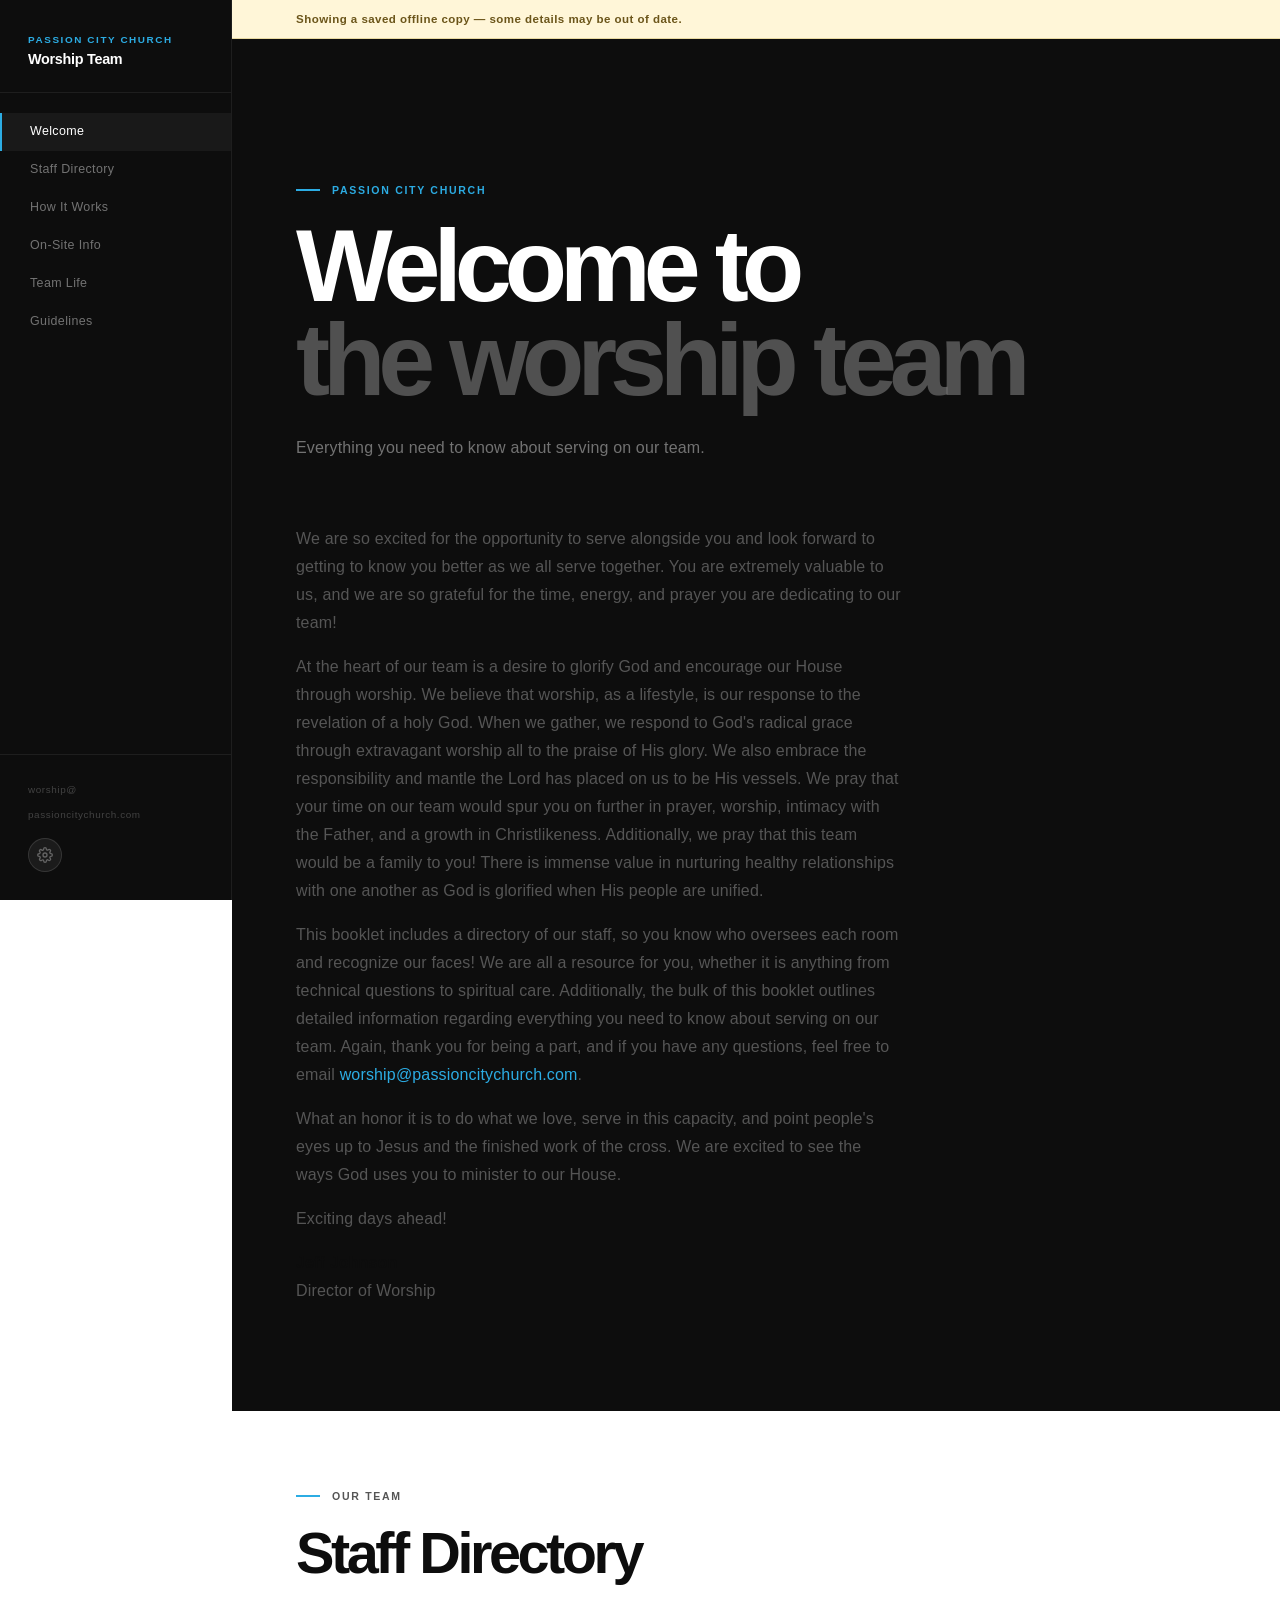
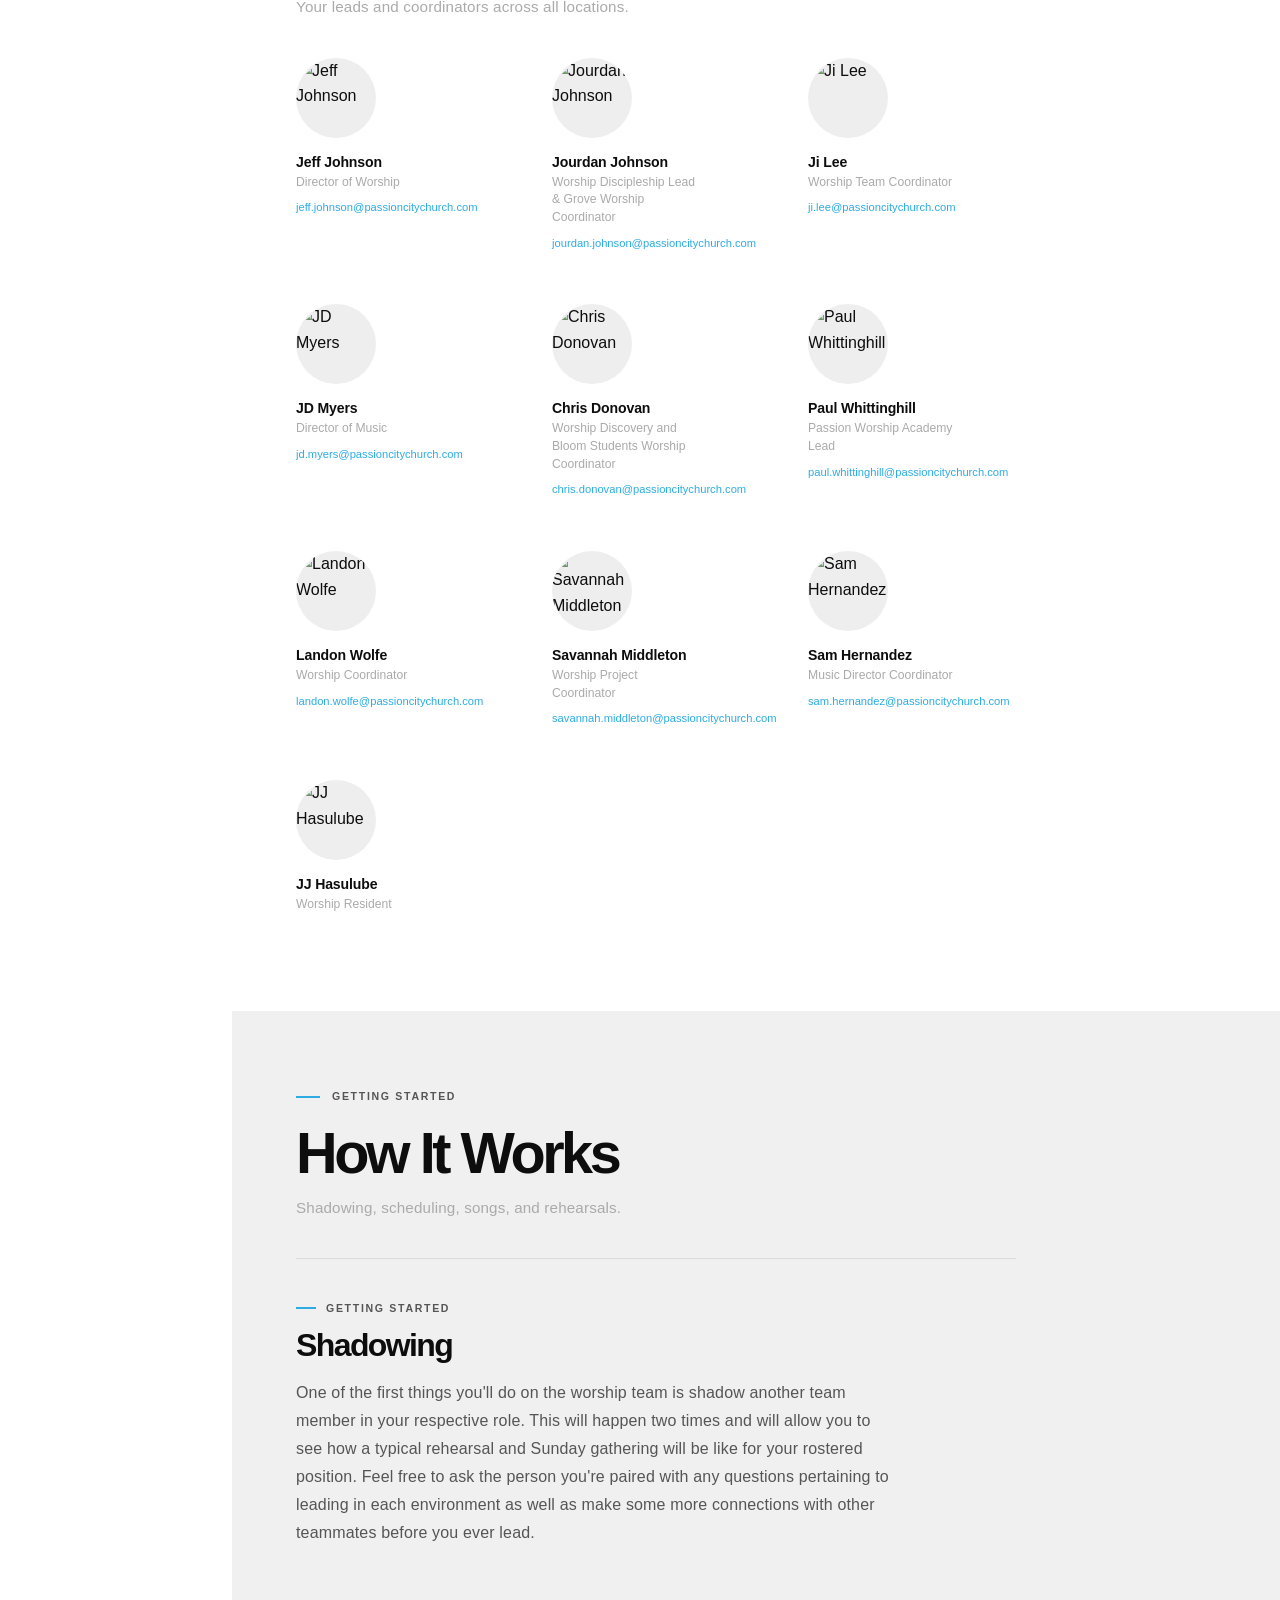
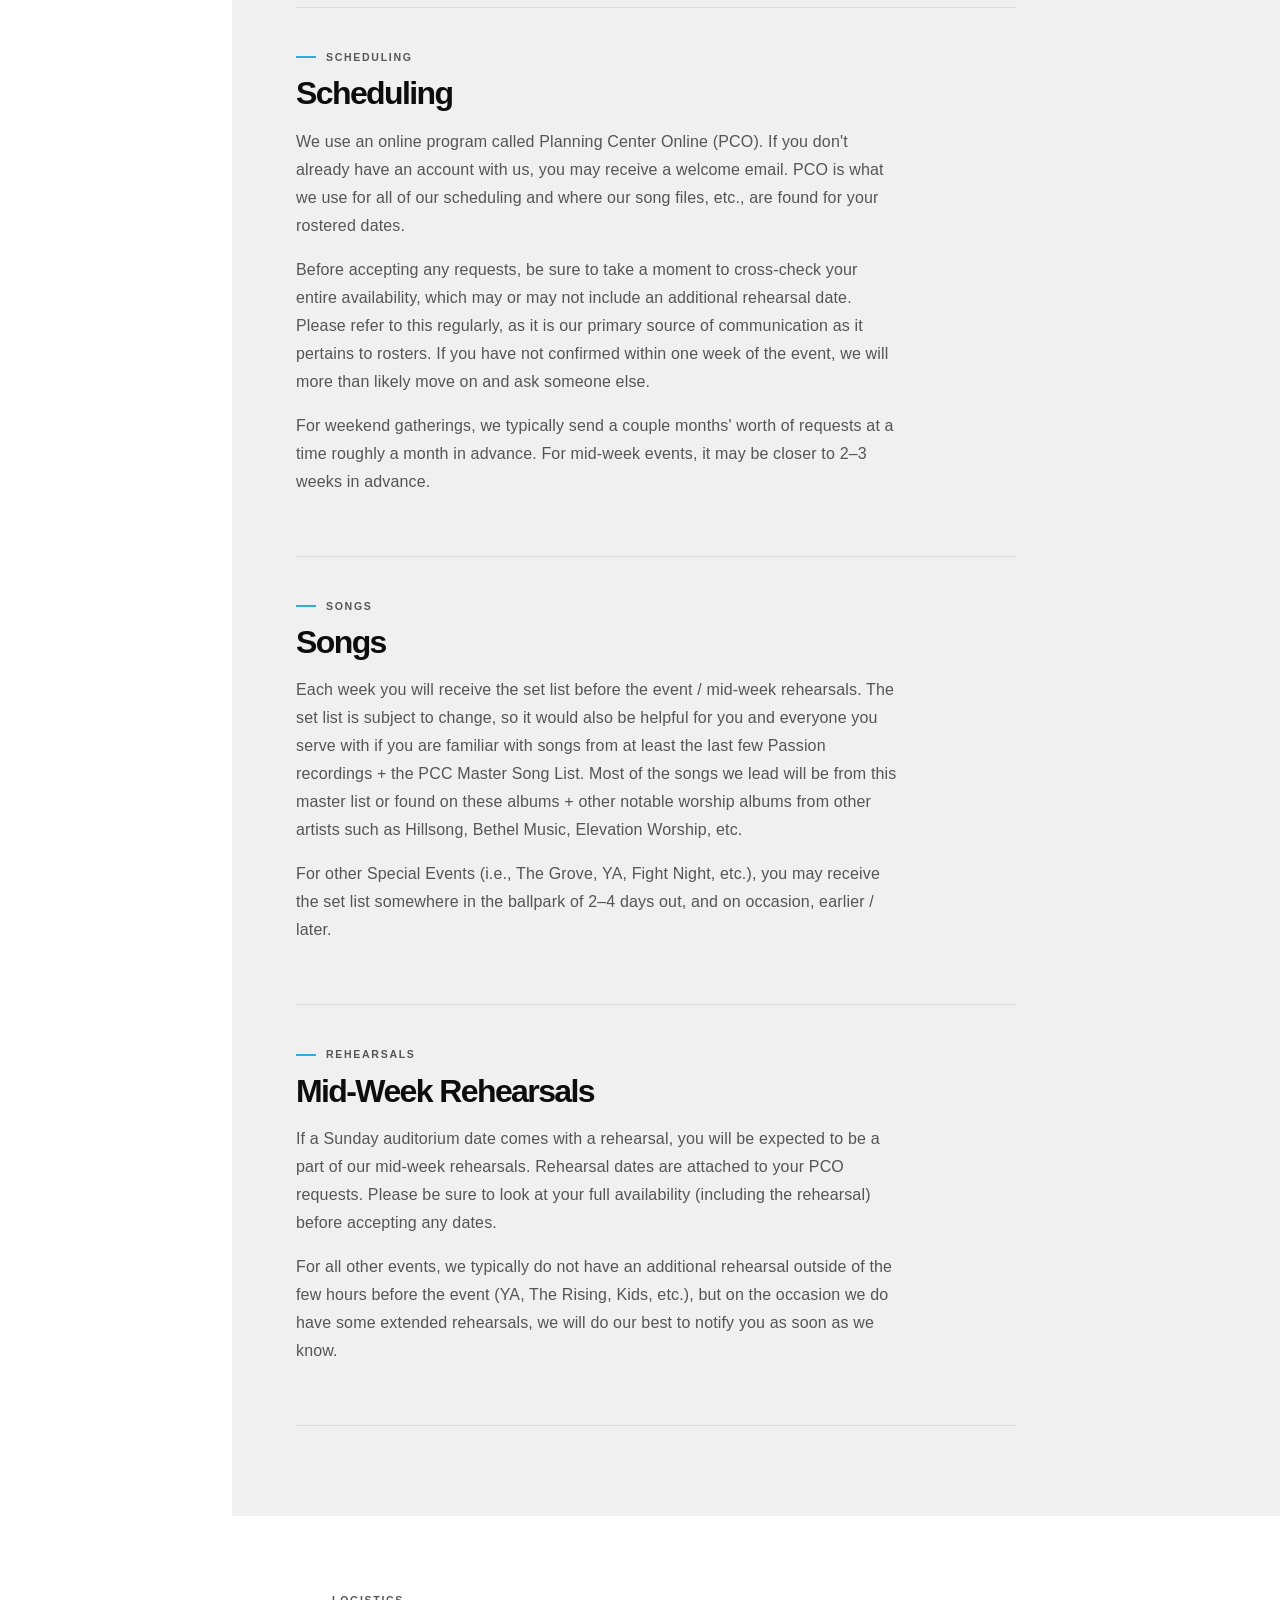
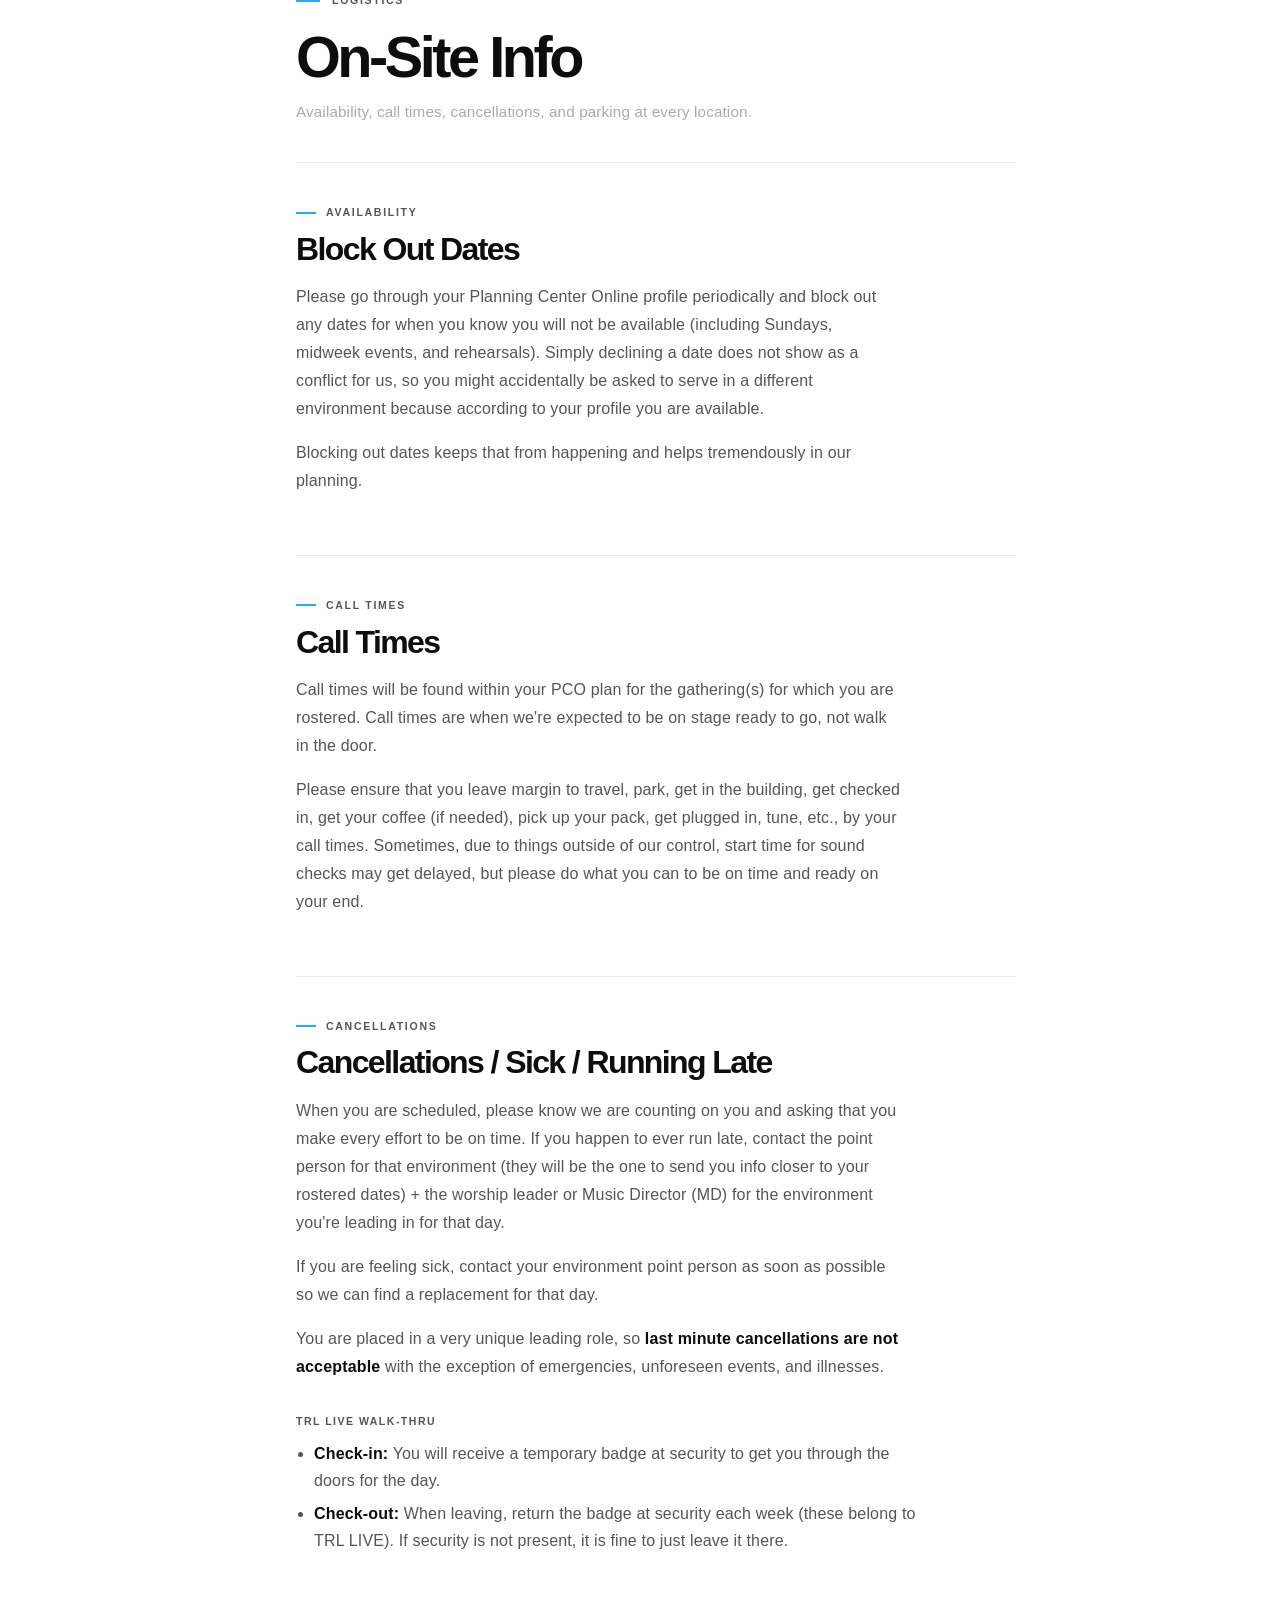
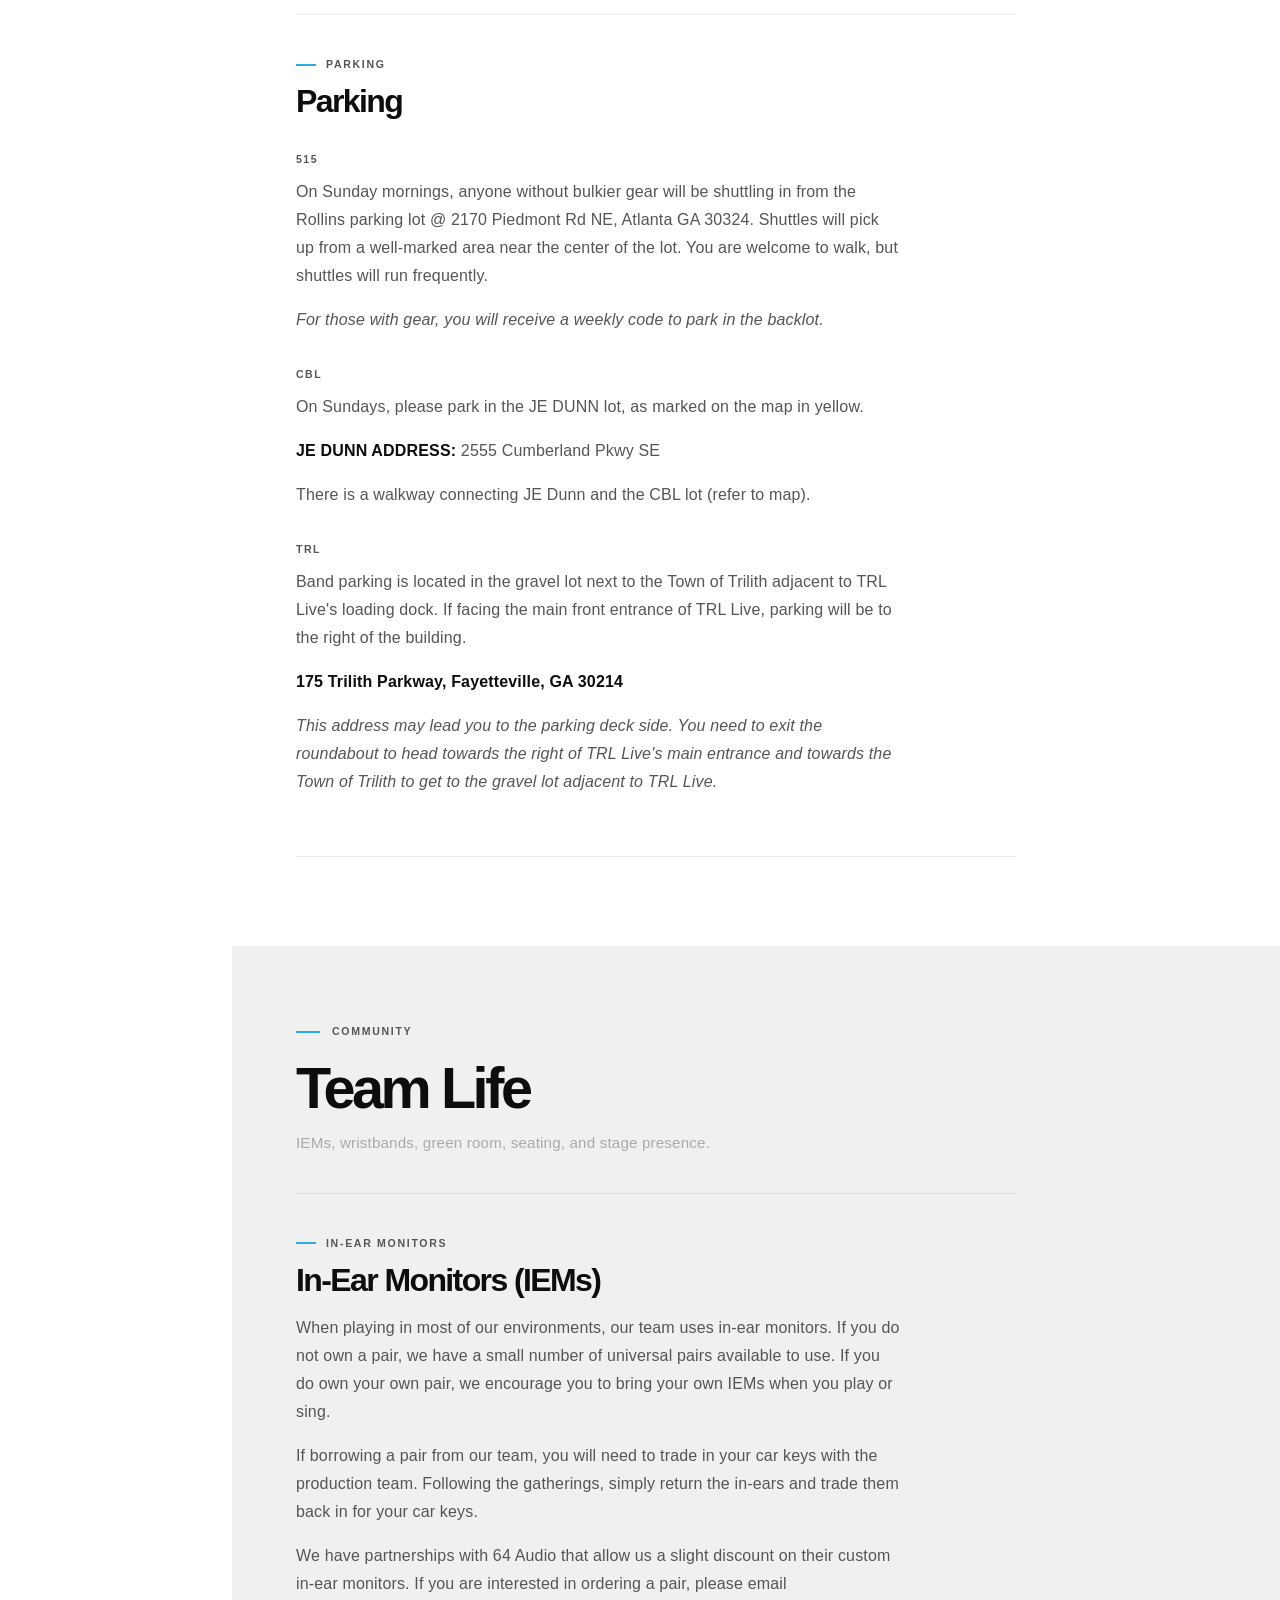
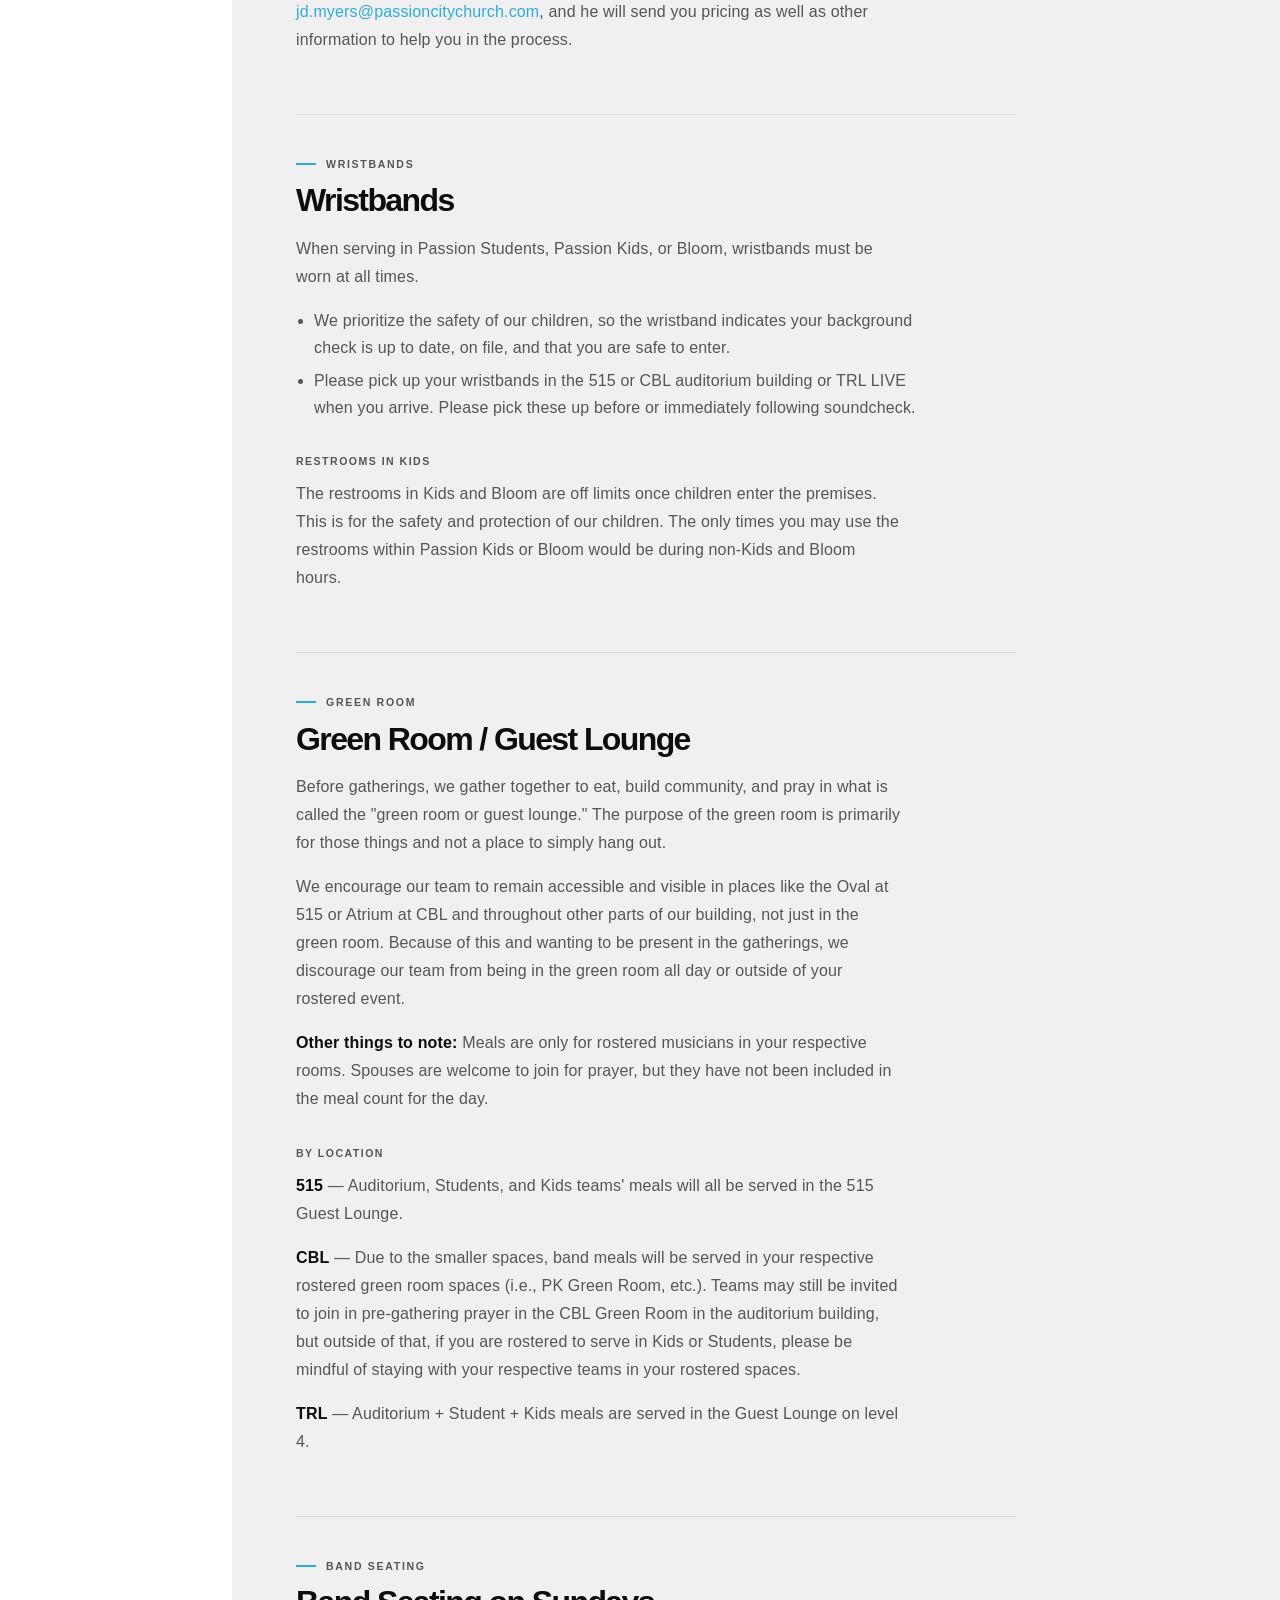
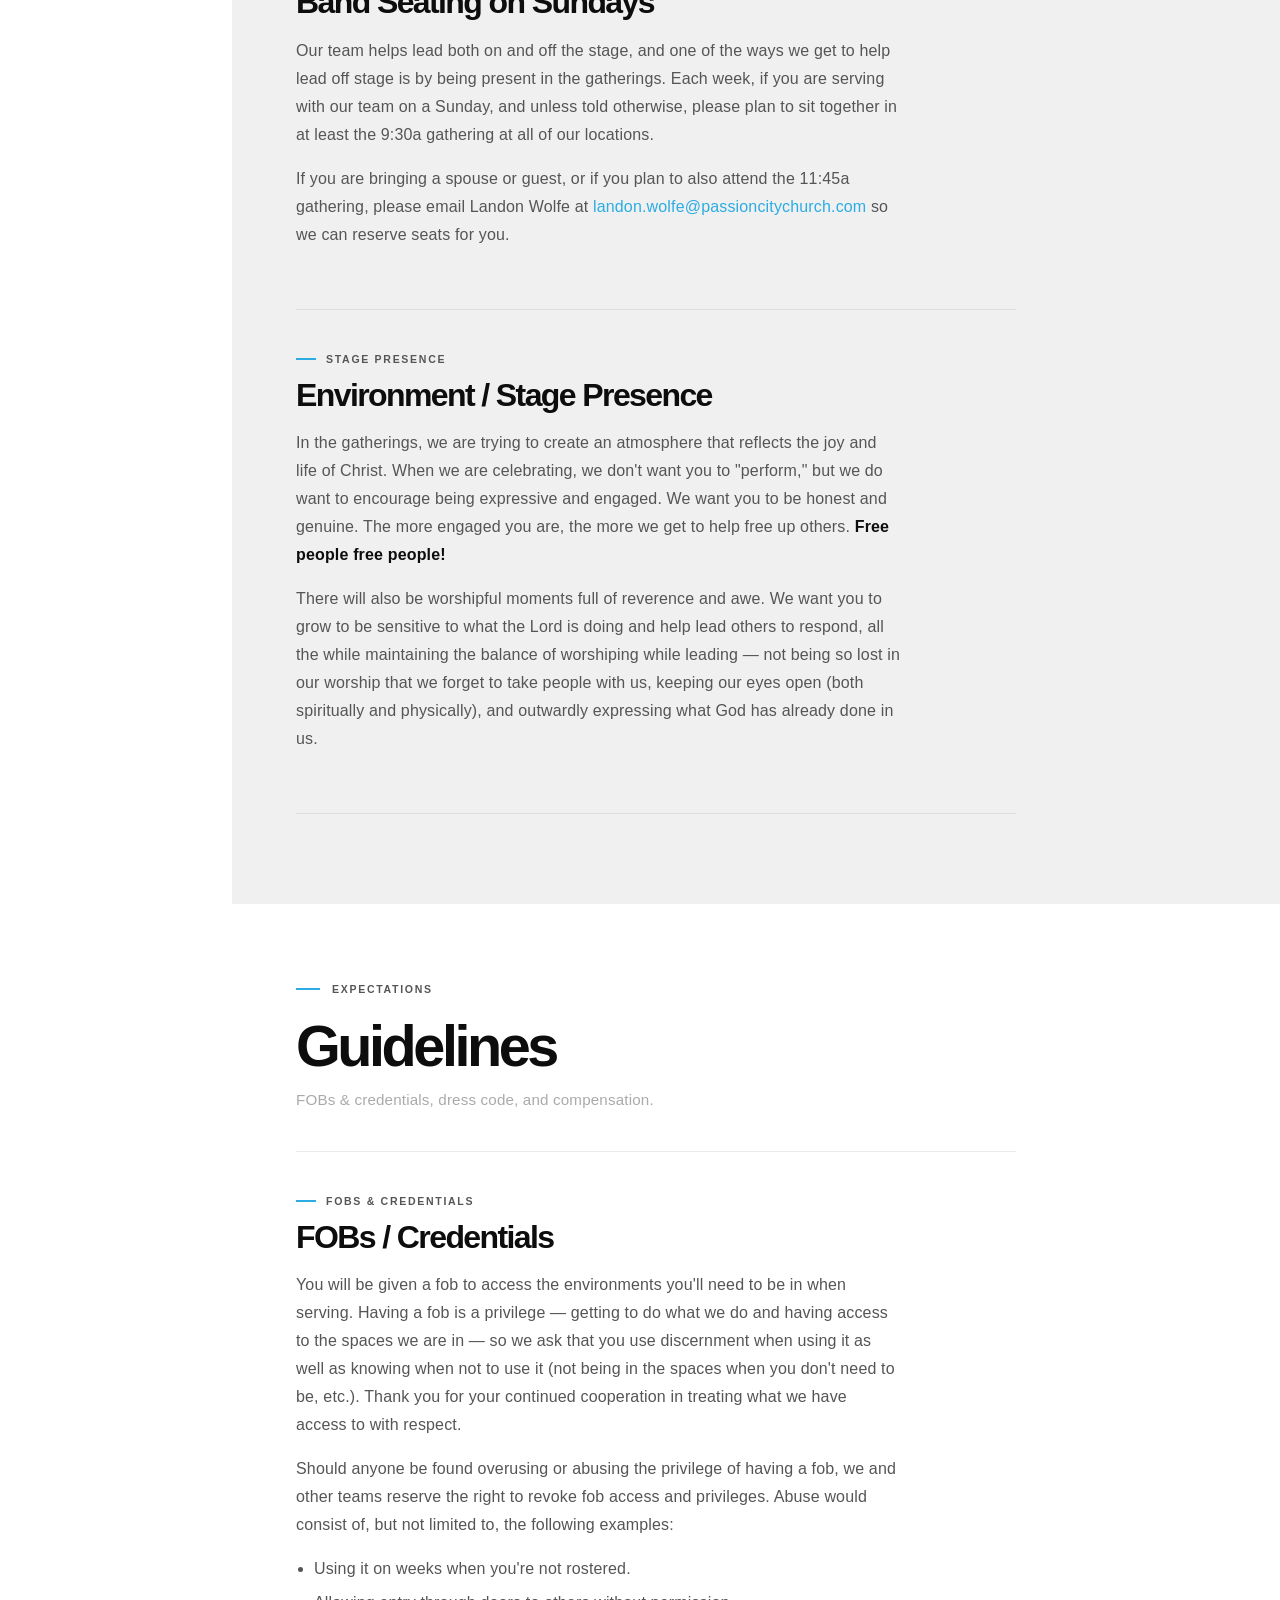
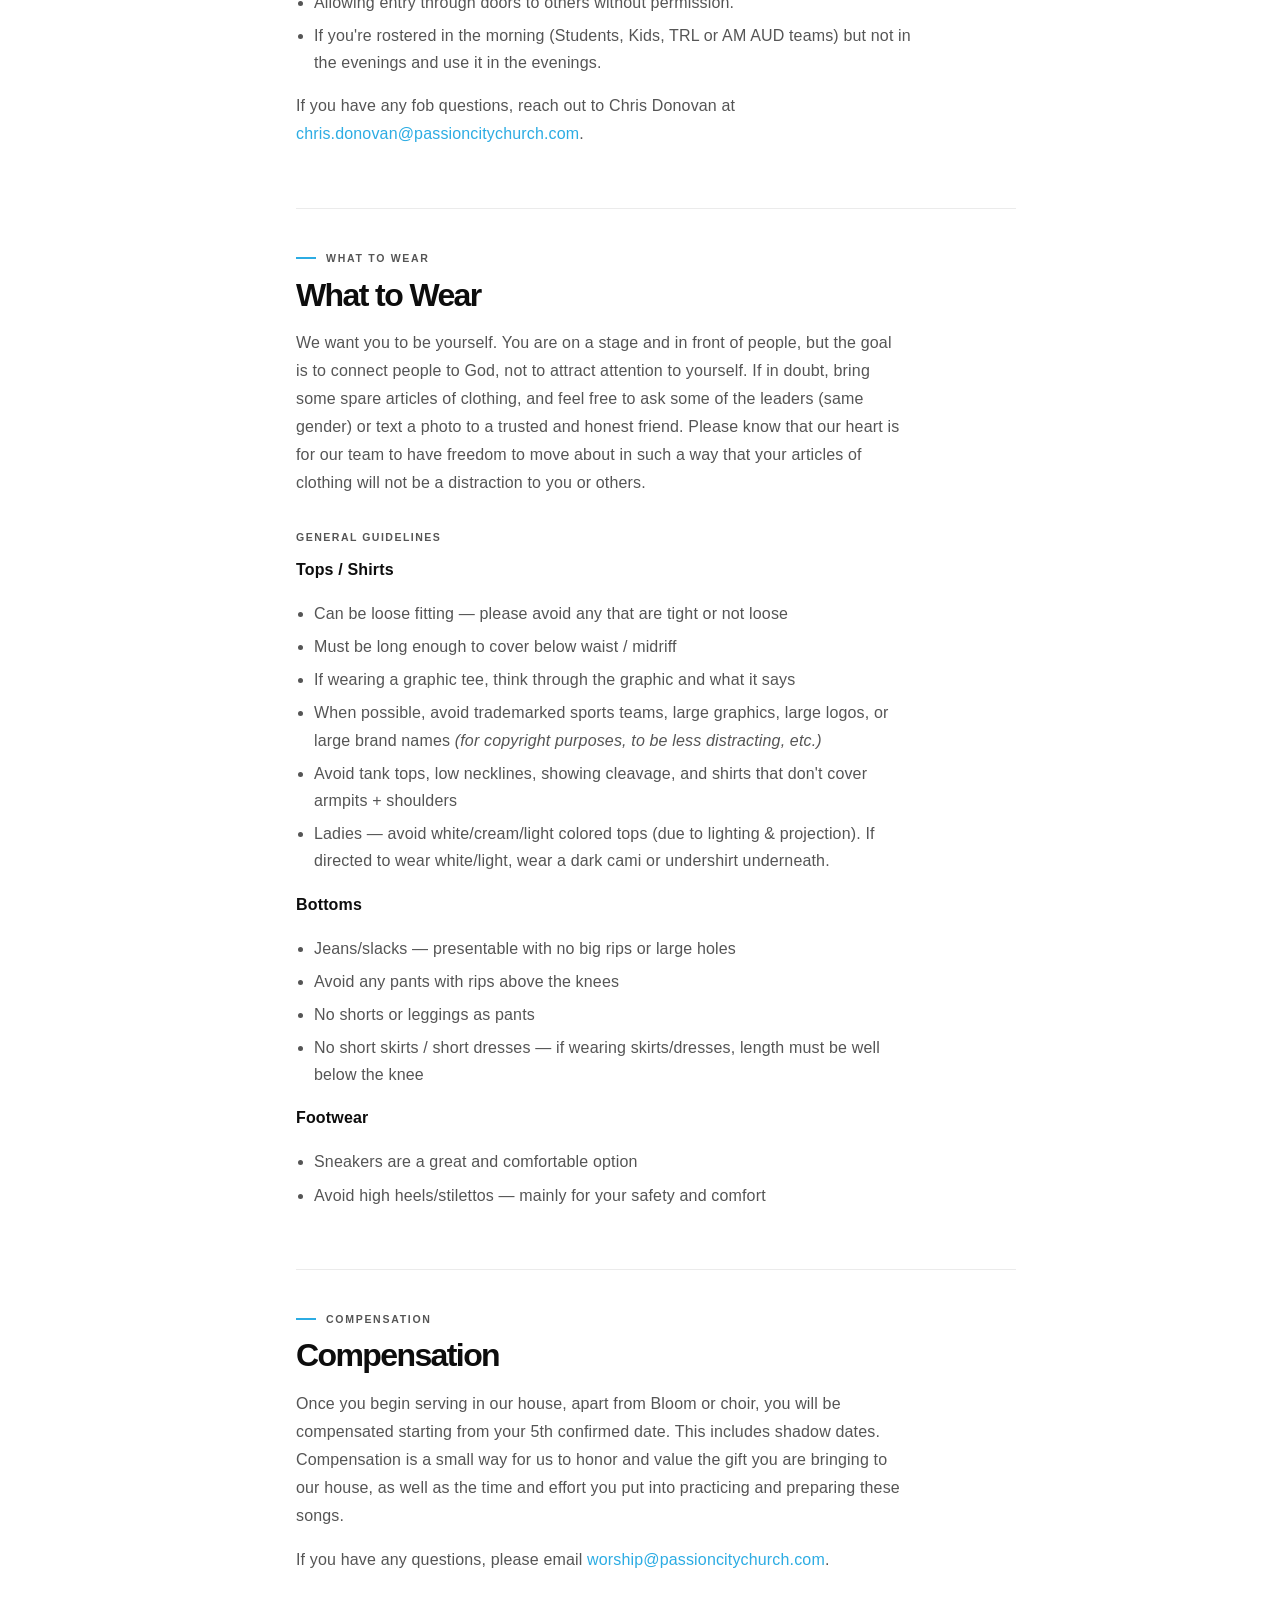
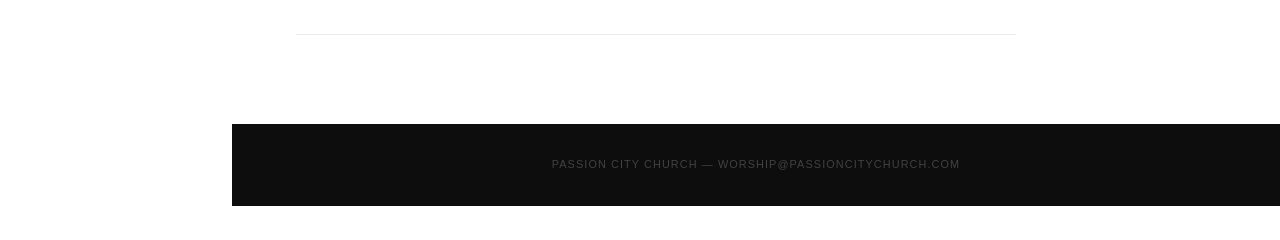
==== commit e2df23a0: "Move staff sign-in to a gear in the lower-left corner Sign-in was a small "Staff login" text link in" ====
--- a/index.html
+++ b/index.html
@@ -37,7 +37,6 @@
 
     <div class="sidebar-footer">
       <a href="mailto:worship@passioncitychurch.com">worship@<br>passioncitychurch.com</a>
-      <button type="button" class="sidebar-admin" id="adminToggle">Staff login</button>
     </div>
   </nav>
 
@@ -82,6 +81,14 @@
     <button type="button" data-cmd="removeFormat" title="Clear formatting" aria-label="Clear formatting">T&#x0336;</button>
   </div>
 
+  <!-- Staff sign-in. The only route in; the edit controls below stay hidden
+       until a signed-in editor is looking at live content. Kept outside the
+       sidebar so it is still reachable once the sidebar goes off-canvas. -->
+  <button type="button" class="staff-gear" id="adminToggle"
+          aria-label="Staff sign-in" title="Staff sign-in">
+    <svg width="16" height="16" viewBox="0 0 24 24" fill="none" stroke="currentColor" stroke-width="2" stroke-linecap="round" stroke-linejoin="round" aria-hidden="true"><circle cx="12" cy="12" r="3"/><path d="M19.4 15a1.65 1.65 0 0 0 .33 1.82l.06.06a2 2 0 0 1-2.83 2.83l-.06-.06a1.65 1.65 0 0 0-1.82-.33 1.65 1.65 0 0 0-1 1.51V21a2 2 0 0 1-4 0v-.09a1.65 1.65 0 0 0-1-1.51 1.65 1.65 0 0 0-1.82.33l-.06.06a2 2 0 0 1-2.83-2.83l.06-.06a1.65 1.65 0 0 0 .33-1.82 1.65 1.65 0 0 0-1.51-1H3a2 2 0 0 1 0-4h.09a1.65 1.65 0 0 0 1.51-1 1.65 1.65 0 0 0-.33-1.82l-.06-.06a2 2 0 0 1 2.83-2.83l.06.06a1.65 1.65 0 0 0 1.82.33H9a1.65 1.65 0 0 0 1-1.51V3a2 2 0 0 1 4 0v.09a1.65 1.65 0 0 0 1 1.51 1.65 1.65 0 0 0 1.82-.33l.06-.06a2 2 0 0 1 2.83 2.83l-.06.06a1.65 1.65 0 0 0-.33 1.82V9a1.65 1.65 0 0 0 1.51 1H21a2 2 0 0 1 0 4h-.09a1.65 1.65 0 0 0-1.51 1z"/></svg>
+  </button>
+
   <!-- Floating edit / save / cancel button — revealed only for signed-in staff -->
   <div class="edit-fab" id="editFab" hidden>
     <div class="edit-fab__idle" id="fabIdle">
--- a/static/css/style.css
+++ b/static/css/style.css
@@ -121,7 +121,9 @@
 
 /* Footer email */
 .sidebar-footer {
-  padding: 20px 28px 28px;
+  /* Bottom padding clears the fixed sign-in gear, since .sidebar-nav's flex:1
+     pins this footer to the bottom of the viewport. */
+  padding: 20px 28px 74px;
   border-top: 1px solid rgba(255,255,255,0.07);
   flex-shrink: 0;
 }
@@ -600,6 +602,7 @@
   align-items: flex-end;
   gap: 10px;
 }
+.edit-fab[hidden] { display: none; }
 
 .edit-fab__btn {
   display: flex;
@@ -626,6 +629,7 @@
   align-items: center;
   gap: 8px;
 }
+.edit-fab__active[hidden] { display: none; }
 
 .edit-fab__cancel,
 .edit-fab__save {
@@ -921,23 +925,51 @@
 /* =============================================
    Staff login control (sidebar footer)
    ============================================= */
-.sidebar-admin {
-  display: block;
-  margin-top: 14px;
+/* ── Staff sign-in gear ──
+   Fixed rather than parked in the sidebar footer, so it survives the sidebar
+   sliding off-canvas at 720px. Sits over the dark sidebar on desktop, so the
+   default treatment is light-on-dark. */
+.staff-gear {
+  position: fixed;
+  bottom: 28px;
+  left: 28px;
+  z-index: 400;
+  display: flex;
+  align-items: center;
+  justify-content: center;
+  width: 34px;
+  height: 34px;
   padding: 0;
-  border: 0;
-  background: none;
-  font-family: inherit;
-  font-size: 0.58rem;
-  font-weight: 700;
-  letter-spacing: 0.12em;
-  text-transform: uppercase;
-  color: rgba(255,255,255,0.18);
+  border: 1px solid rgba(255,255,255,0.12);
+  border-radius: 50%;
+  background: rgba(255,255,255,0.06);
+  color: rgba(255,255,255,0.32);
   cursor: pointer;
-  transition: color 0.15s;
-}
-.sidebar-admin:hover,
-.sidebar-admin:focus-visible { color: var(--accent); }
+  transition: color 0.15s, background 0.15s, border-color 0.15s;
+}
+.staff-gear:hover,
+.staff-gear:focus-visible {
+  color: var(--accent);
+  background: rgba(255,255,255,0.12);
+  border-color: rgba(44,172,227,0.4);
+}
+/* Signed in — a quiet cue that the gear now signs you out. */
+.staff-gear.is-signed-in {
+  color: var(--accent);
+  border-color: rgba(44,172,227,0.35);
+}
+
+/* Mobile drops the sidebar, leaving the gear over light page content. */
+@media (max-width: 720px) {
+  .staff-gear {
+    background: var(--black);
+    border-color: rgba(0,0,0,0.14);
+    color: rgba(255,255,255,0.62);
+    box-shadow: 0 2px 12px rgba(0,0,0,0.22);
+  }
+  .staff-gear:hover,
+  .staff-gear:focus-visible { background: var(--off-black); color: #fff; }
+}
 
 /* =============================================
    Offline / error states
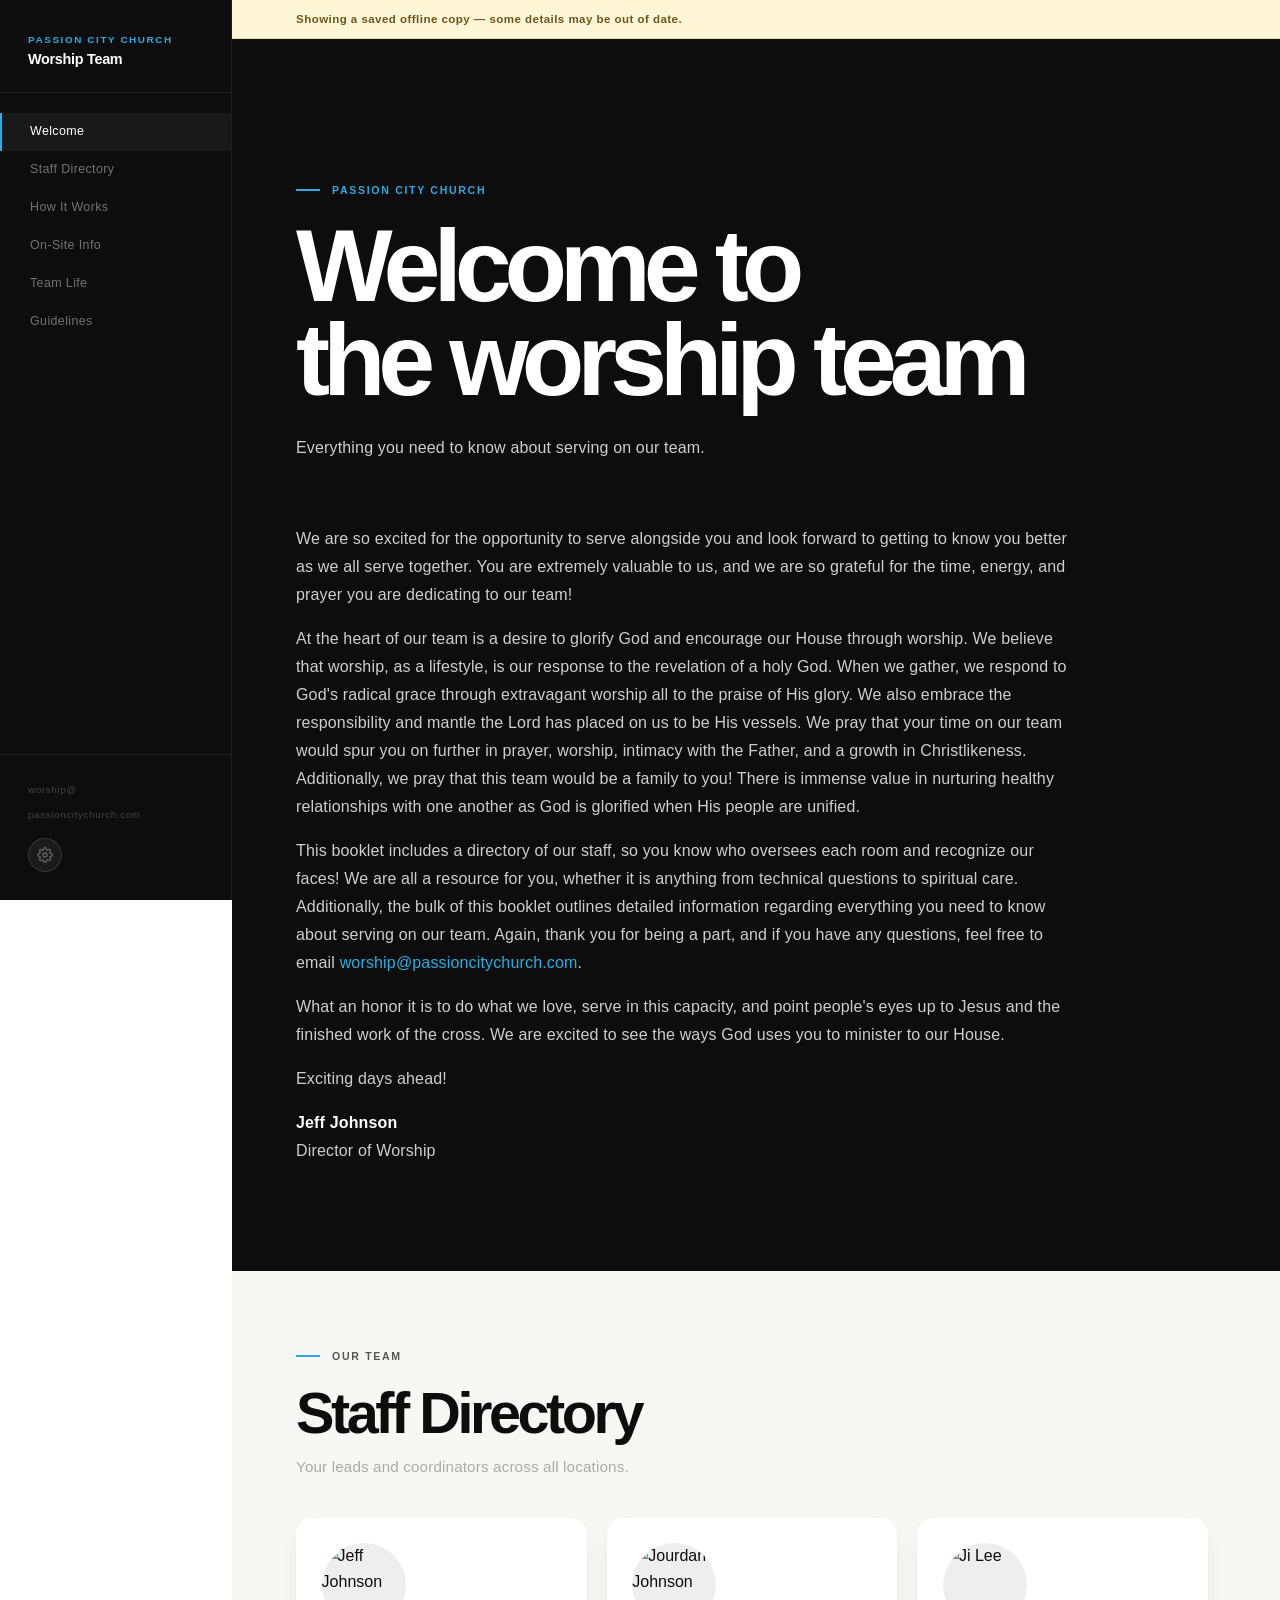
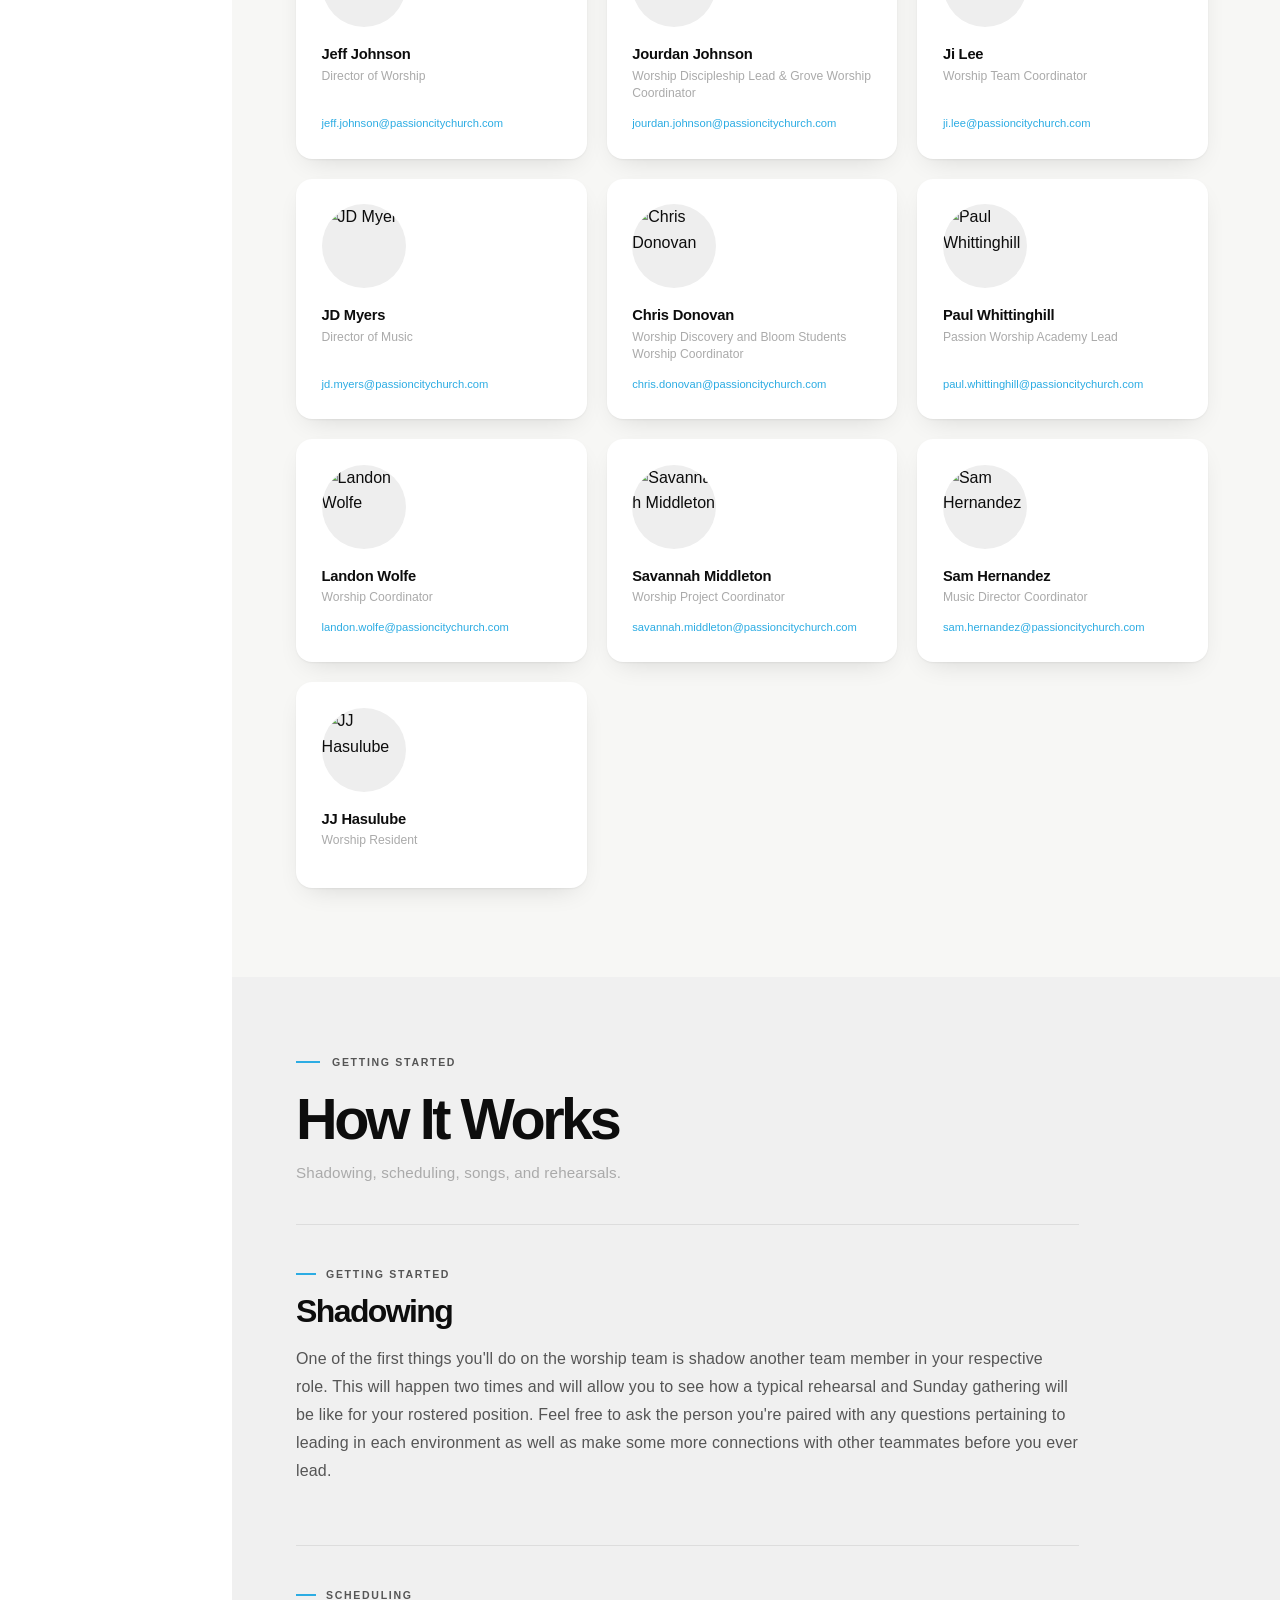
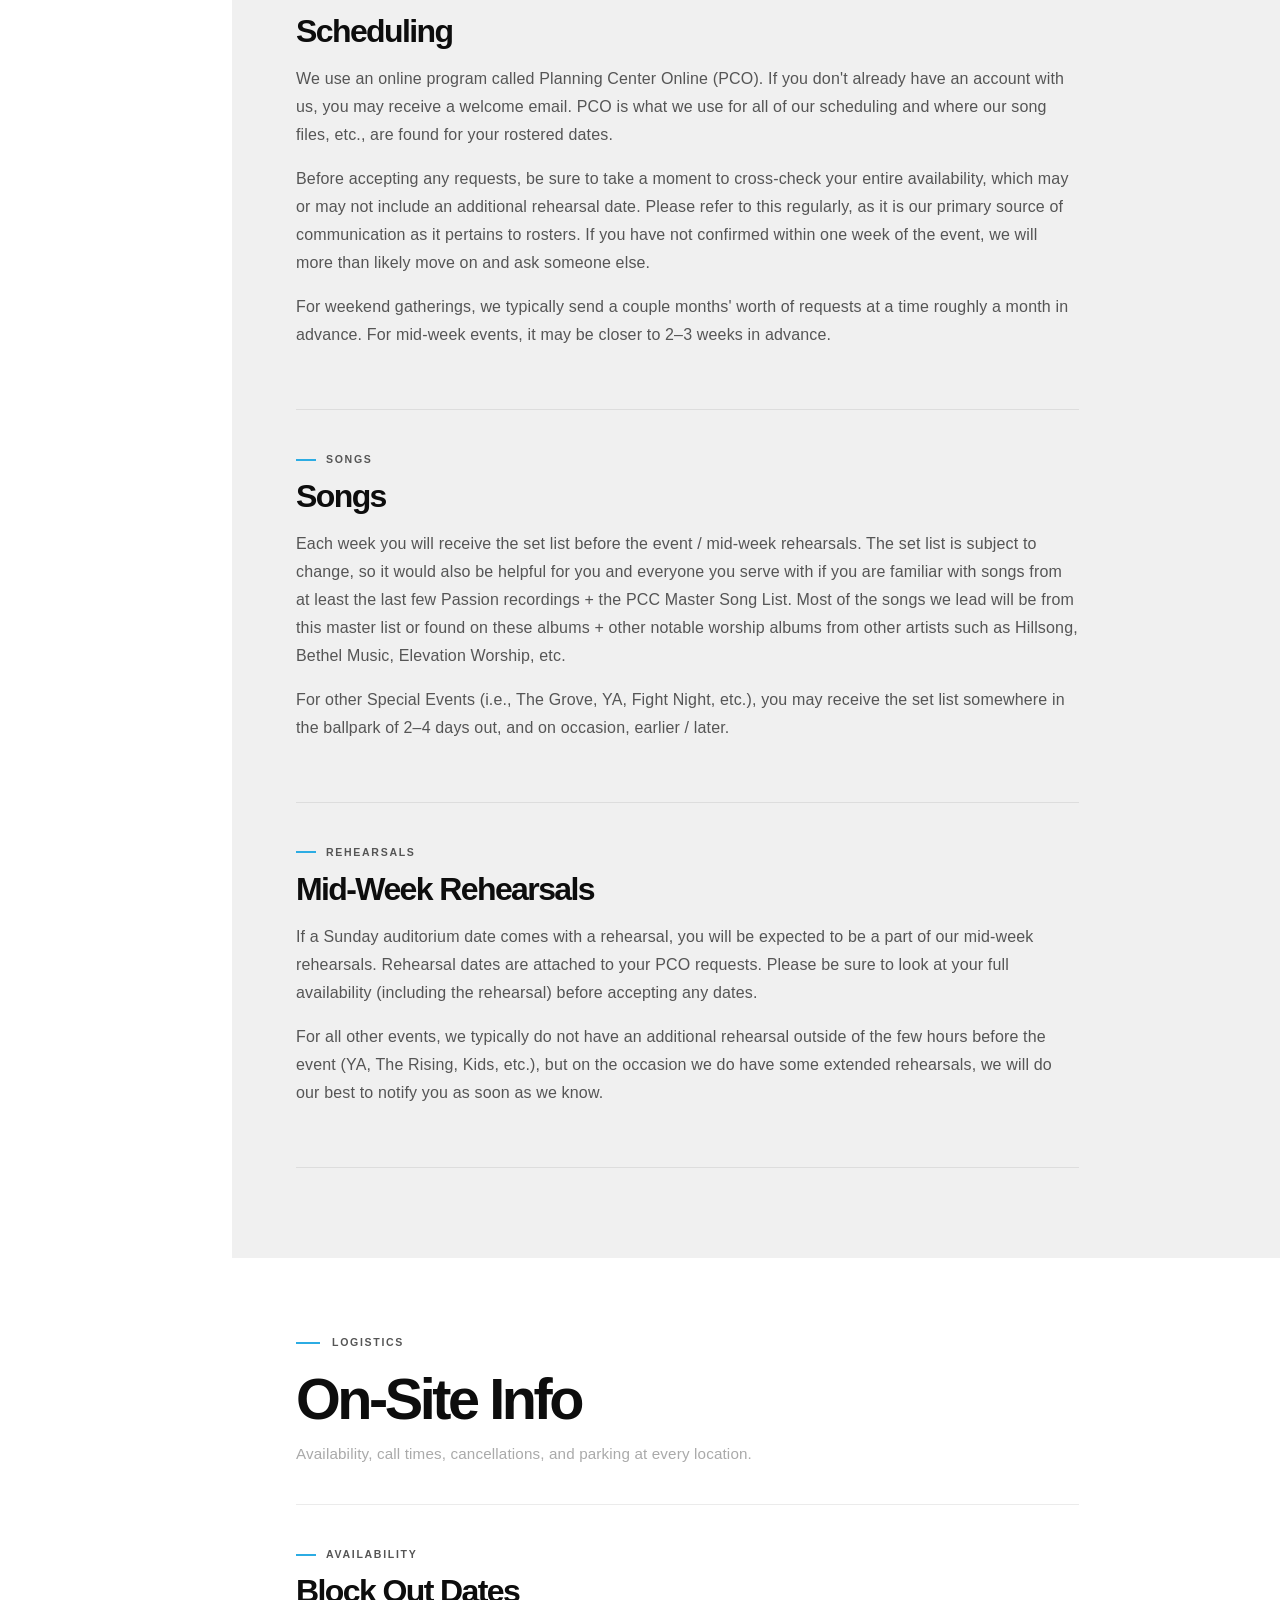
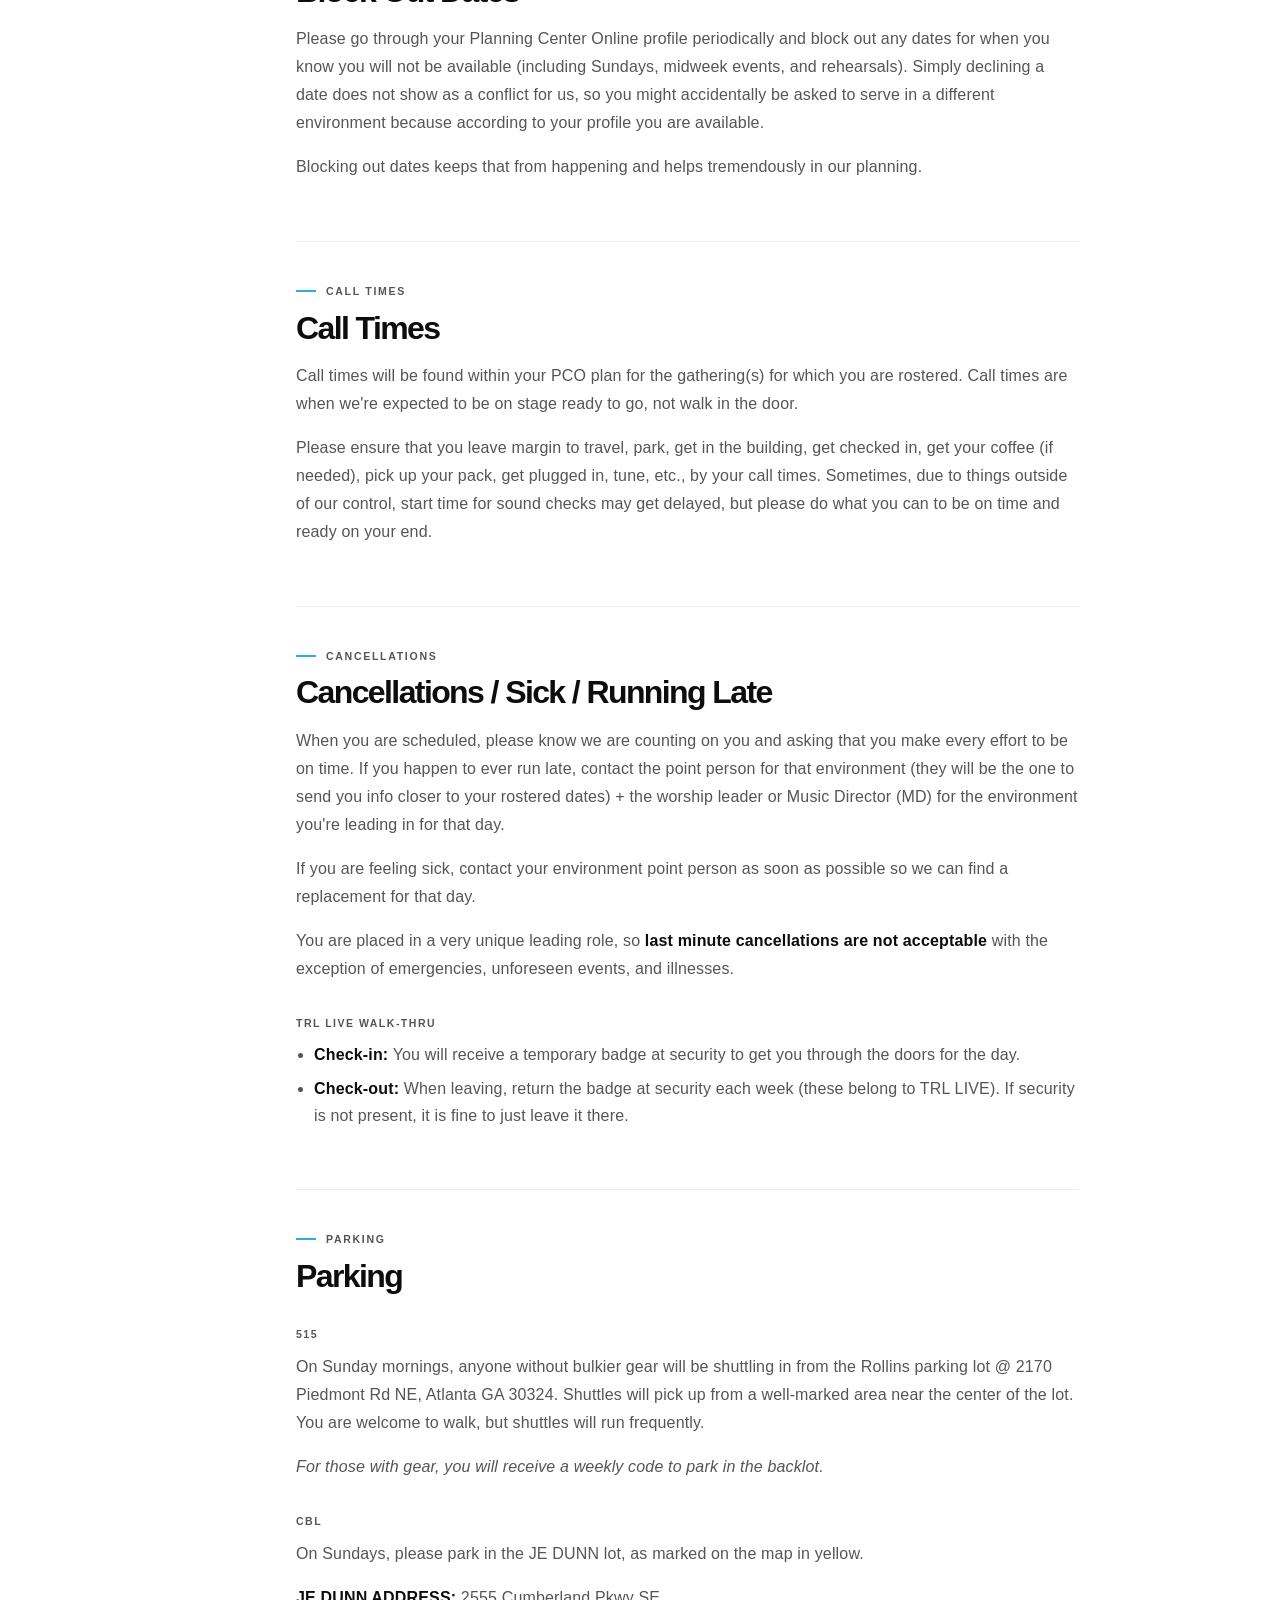
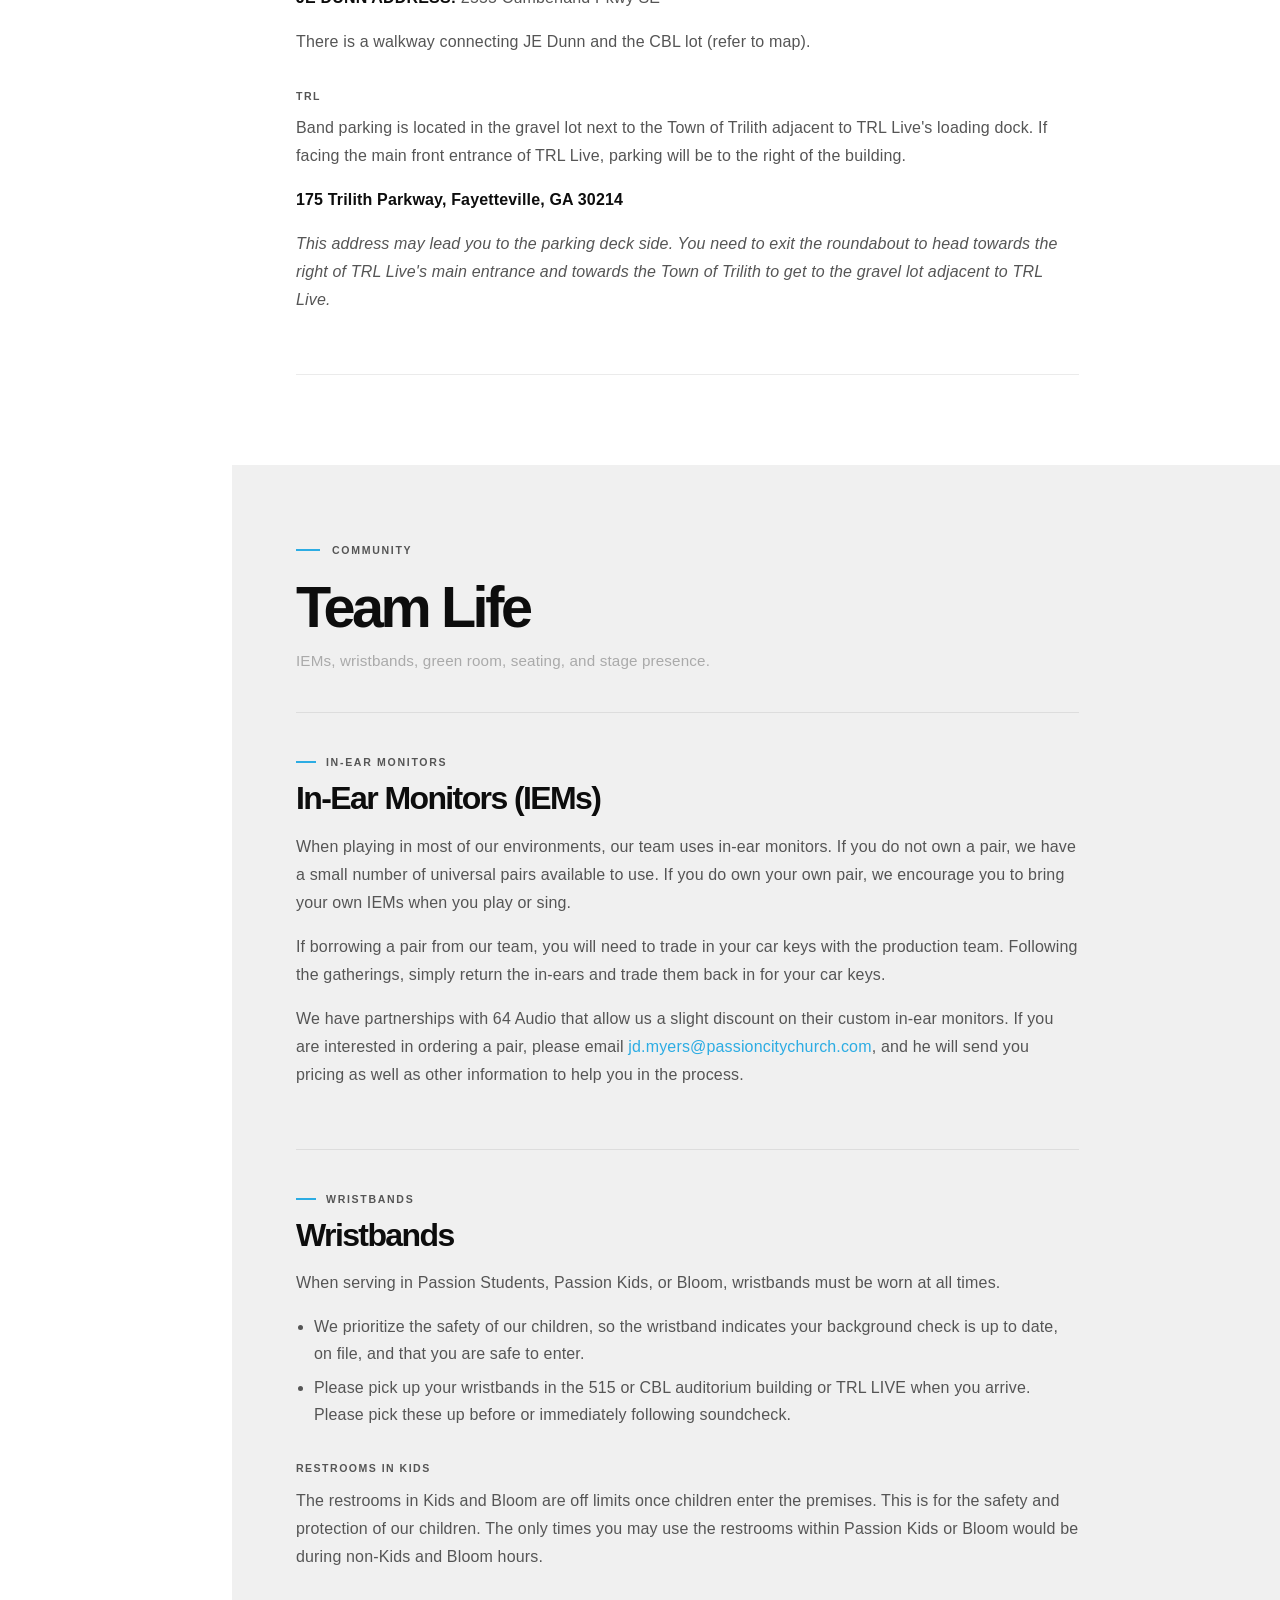
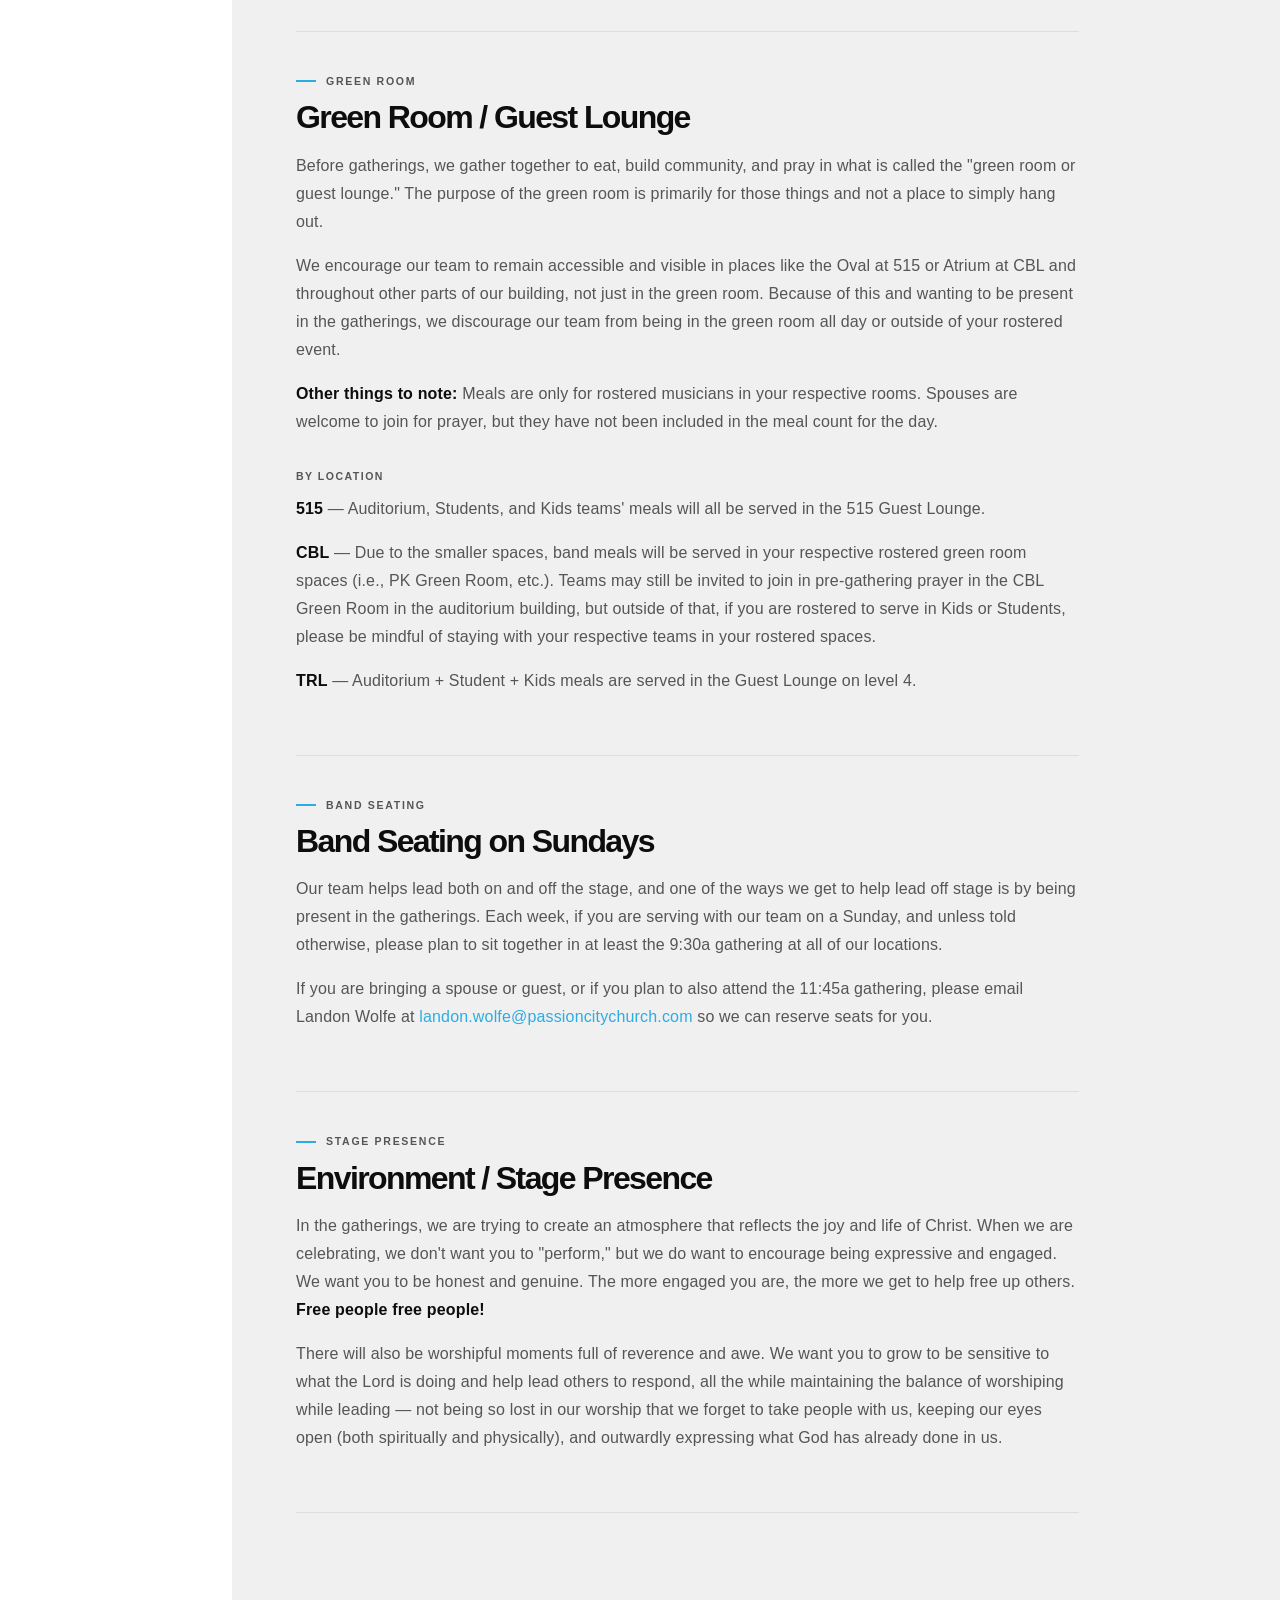
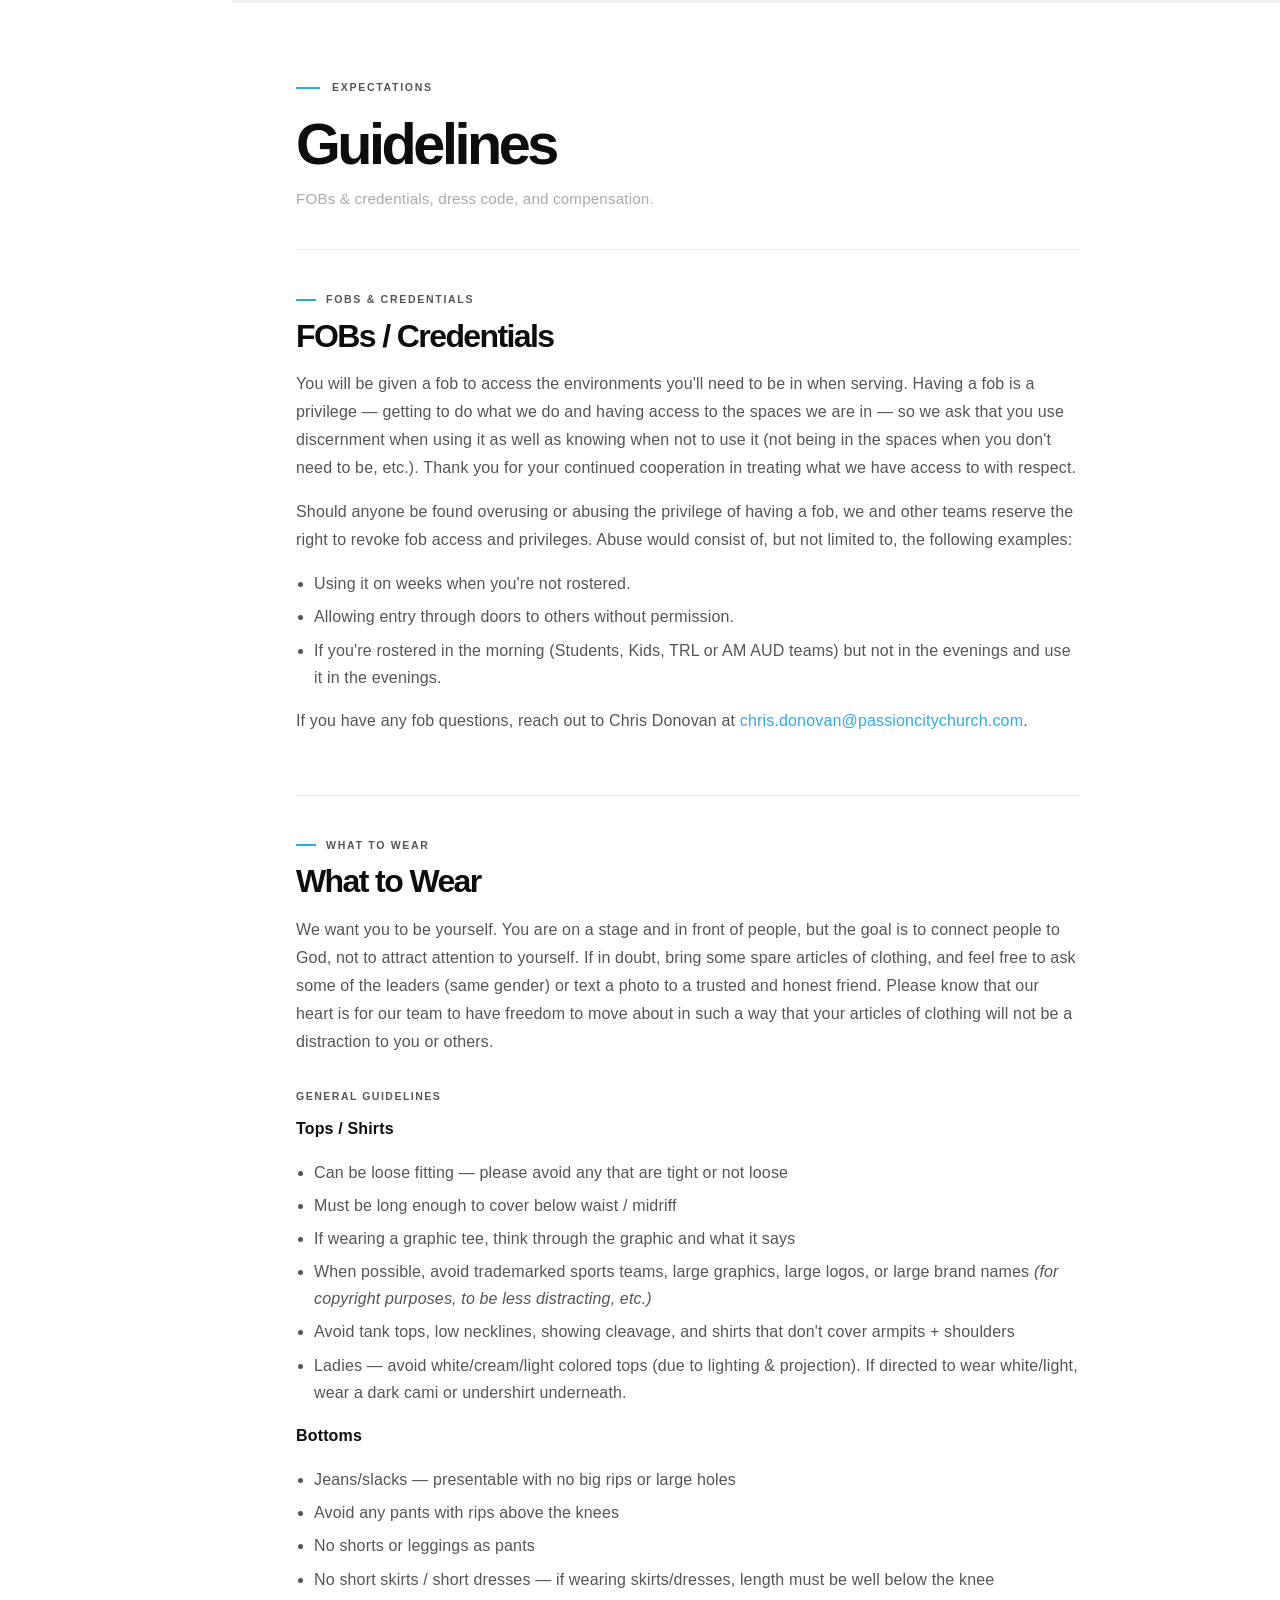
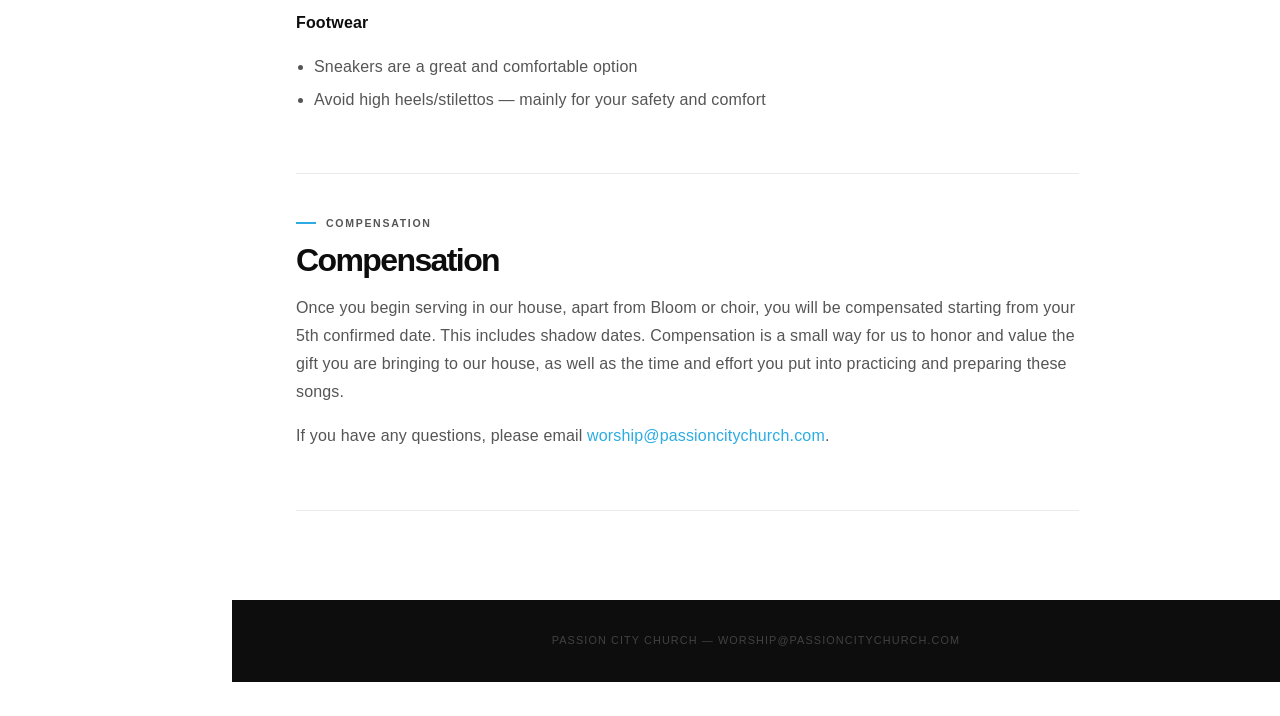
==== commit d533a602: "Wider measure, floating staff cards, and a staging preview Sections now run to 1040px instead of 860" ====
--- a/index.html
+++ b/index.html
@@ -29,6 +29,8 @@
       <div class="sidebar-logo">
         <span class="sidebar-logo__org">Passion City Church</span>
         <span class="sidebar-logo__team">Worship Team</span>
+        <!-- Only ever visible on the staging build (see js/env.js). -->
+        <span class="env-badge" title="Preview build — content is shared with the live site">Staging</span>
       </div>
     </div>
 
@@ -37,12 +39,15 @@
 
     <div class="sidebar-footer">
       <a href="mailto:worship@passioncitychurch.com">worship@<br>passioncitychurch.com</a>
+      <!-- Link to the other environment; js/env.js fills it in, or hides it. -->
+      <a class="env-link" id="envLink" hidden></a>
     </div>
   </nav>
 
   <!-- Mobile top bar -->
   <div class="mobile-bar">
     <span class="mobile-bar__logo">Passion City Worship</span>
+    <span class="env-badge">Staging</span>
     <button class="mobile-bar__toggle" id="menuToggle" aria-label="Open menu"
             aria-controls="sidebar" aria-expanded="false">
       <span></span><span></span><span></span>
@@ -106,6 +111,7 @@
   <script src="js/config.js"></script>
   <script src="js/sanitize.js"></script>
   <script src="js/supabase.js"></script>
+  <script src="js/env.js"></script>
   <script src="js/site.js"></script>
   <script src="js/editor.js"></script>
   <script src="js/auth-ui.js"></script>
--- a/static/css/style.css
+++ b/static/css/style.css
@@ -16,6 +16,10 @@
   --font:         'Helvetica Neue', Helvetica, Arial, sans-serif;
   --sidebar-w:    232px;
   --gutter:       clamp(28px, 5vw, 64px);
+  /* How wide a section's contents may run. One knob for the whole page. */
+  --content-w:    1040px;
+  /* Comfortable measure for a column of body text. */
+  --measure:      88ch;
 }
 
 /* =============================================
@@ -119,6 +123,37 @@
   background: rgba(255,255,255,0.05);
 }
 
+/* ── Staging badge + environment link ──
+   Hidden outright unless js/env.js decides this is the preview build. */
+.env-badge { display: none; }
+.is-staging .env-badge {
+  display: inline-flex;
+  align-items: center;
+  align-self: flex-start;
+  margin-top: 8px;
+  padding: 3px 8px;
+  border-radius: 4px;
+  background: #f0b429;
+  color: var(--black);
+  font-size: 0.56rem;
+  font-weight: 700;
+  letter-spacing: 0.14em;
+  text-transform: uppercase;
+}
+.mobile-bar .env-badge { margin-top: 0; margin-left: 10px; }
+
+.env-link {
+  display: block;
+  margin-top: 12px;
+  font-size: 0.62rem;
+  font-weight: 600;
+  letter-spacing: 0.06em;
+  color: var(--accent);
+  transition: color 0.15s;
+}
+.env-link[hidden] { display: none; }
+.env-link:hover { color: var(--white); }
+
 /* Footer email */
 .sidebar-footer {
   /* Bottom padding clears the fixed sign-in gear, since .sidebar-nav's flex:1
@@ -202,7 +237,7 @@
   align-items: flex-end;
   padding: clamp(48px, 10vw, 120px) var(--gutter) clamp(40px, 5vw, 72px);
 }
-.section-hero__inner { max-width: 860px; width: 100%; }
+.section-hero__inner { max-width: var(--content-w); width: 100%; }
 
 /* Hero H1 */
 .section-hero h1 {
@@ -214,15 +249,17 @@
 .section-hero h1 em {
   display: block;
   font-style: normal;
-  color: rgba(255,255,255,0.28);
+  /* Both lines of the welcome heading read at full strength. */
+  color: var(--white);
 }
 .hero-sub {
   margin-top: 28px;
   font-size: 1rem;
-  color: rgba(255,255,255,0.42);
+  color: rgba(255,255,255,0.8);
   max-width: 52ch;
   line-height: 1.65;
   letter-spacing: 0.01em;
+  white-space: pre-line;
 }
 
 /* Eyebrow — blue rule + label */
@@ -258,7 +295,7 @@
   padding: clamp(48px, 6vw, 80px) var(--gutter) clamp(24px, 3vw, 40px);
   background: inherit;
 }
-.section-header__inner { max-width: 860px; }
+.section-header__inner { max-width: var(--content-w); }
 
 .section-header h2 {
   font-size: clamp(2rem, 5vw, 3.6rem);
@@ -275,12 +312,13 @@
   max-width: 56ch;
   line-height: 1.65;
   letter-spacing: 0.01em;
+  white-space: pre-line;
 }
 
 /* Section body — inherits section background */
 .section-body { background: inherit; }
 .section-body__inner {
-  max-width: 860px;
+  max-width: var(--content-w);
   padding: 0 var(--gutter) clamp(56px, 7vw, 96px);
 }
 
@@ -314,7 +352,7 @@
   line-height: 1.75;
   color: var(--gray-600);
   margin-bottom: 16px;
-  max-width: 68ch;
+  max-width: var(--measure);
   letter-spacing: 0.01em;
 }
 
@@ -331,7 +369,7 @@
   line-height: 1.7;
   color: var(--gray-600);
   margin-bottom: 6px;
-  max-width: 68ch;
+  max-width: var(--measure);
   letter-spacing: 0.01em;
 }
 
@@ -342,35 +380,65 @@
 /* =============================================
    Welcome letter
    ============================================= */
-.welcome-letter { max-width: 640px; }
+.welcome-letter { max-width: var(--measure); }
+
+/* The letter sits on the dark welcome section, where the body grey used
+   everywhere else reads at about 2.5:1. Light text at 80% instead. */
+#welcome .content-body p,
+#welcome .content-body li {
+  color: rgba(255,255,255,0.8);
+}
+#welcome .content-body h2,
+#welcome .content-body h3,
+#welcome .content-body strong {
+  color: var(--white);
+}
 
 /* =============================================
    Staff grid
    ============================================= */
 .staff-grid {
   display: grid;
-  grid-template-columns: repeat(auto-fill, minmax(180px, 1fr));
-  gap: 52px 36px;
-}
-
-.staff-card { display: flex; flex-direction: column; align-items: flex-start; }
+  /* Cards claim a column when there is room for one and reflow when there
+     isn't, so the grid suits any width without a breakpoint per size. */
+  /* Wide enough that a full address fits on one line in most cards. */
+  grid-template-columns: repeat(auto-fill, minmax(min(260px, 100%), 1fr));
+  gap: 20px;
+}
+
+/* The directory gets an off-white backdrop of its own, whichever way the
+   alternating pattern falls, so the cards read as white and lifted. */
+.section[data-kind="staff"]:not(#welcome) { background: var(--off-white); }
+
+.staff-card {
+  display: flex;
+  flex-direction: column;
+  align-items: flex-start;
+  background: var(--white);
+  border-radius: 16px;
+  padding: clamp(20px, 2vw, 26px);
+  /* Two shadows: a close one to seat the card, a wide soft one to lift it. */
+  box-shadow: 0 1px 2px rgba(13,13,13,0.05), 0 10px 28px -12px rgba(13,13,13,0.16);
+  /* Long names and roles wrap instead of pushing the card wider. */
+  min-width: 0;
+  overflow-wrap: break-word;
+}
 
 .staff-card__photo {
-  width: 80px;
-  height: 80px;
+  width: 84px;
+  height: 84px;
   border-radius: 50%;
   object-fit: cover;
-  margin-bottom: 16px;
+  margin-bottom: 18px;
   background: var(--gray-100);
 }
 
 .staff-card__photo-placeholder {
-  width: 80px;
-  height: 80px;
+  width: 84px;
+  height: 84px;
   border-radius: 50%;
   background: var(--off-white);
-  border: 1px solid var(--gray-200);
-  margin-bottom: 16px;
+  margin-bottom: 18px;
   display: flex;
   align-items: center;
   justify-content: center;
@@ -380,13 +448,16 @@
   letter-spacing: -0.02em;
 }
 
+/* pre-line on the editable fields: a line break typed in the editor is stored
+   as a plain "\n", and this is what turns it back into a break on the page. */
 .staff-card__name {
-  font-size: 0.88rem;
+  font-size: 0.92rem;
   font-weight: 700;
   color: var(--black);
-  letter-spacing: -0.01em;
-  margin-bottom: 3px;
-  line-height: 1.2;
+  letter-spacing: -0.015em;
+  margin-bottom: 4px;
+  line-height: 1.25;
+  white-space: pre-line;
 }
 
 .staff-card__role {
@@ -394,12 +465,21 @@
   color: var(--gray-400);
   line-height: 1.45;
   margin-bottom: 8px;
-  max-width: 22ch;
+  max-width: 100%;
+  white-space: pre-line;
 }
 
 .staff-card__email {
   font-size: 0.7rem;
   color: var(--accent);
+  max-width: 100%;
+  /* Sits at the foot of the card, so addresses line up across a row however
+     long the roles above them run. */
+  margin-top: auto;
+  padding-top: 4px;
+  /* An address has no spaces to break at, so let it break anywhere rather
+     than run past the edge of its card. */
+  overflow-wrap: anywhere;
 }
 .staff-card__email:hover { text-decoration: underline; }
 
@@ -411,7 +491,7 @@
 .section-block {
   padding: 44px 0;
   border-top: 1px solid rgba(0,0,0,0.08);
-  max-width: 720px;
+  max-width: var(--measure);
 }
 .section-block:last-child { border-bottom: 1px solid rgba(0,0,0,0.08); }
 
@@ -490,14 +570,19 @@
   .section-hero { min-height: 44vh; }
   .section-hero h1 { letter-spacing: -0.05em; }
 
+  /* One card per row: a phone-width column of full-width cards reads better
+     than two cramped ones. A smaller photo keeps that column from running on. */
   .staff-grid {
-    grid-template-columns: repeat(auto-fill, minmax(140px, 1fr));
-    gap: 36px 20px;
+    grid-template-columns: 1fr;
+    gap: 14px;
   }
-}
-
-@media (max-width: 420px) {
-  .staff-grid { grid-template-columns: 1fr 1fr; }
+  .staff-card { padding: 16px 18px; }
+  .staff-card__photo,
+  .staff-card__photo-placeholder {
+    width: 64px;
+    height: 64px;
+    margin-bottom: 12px;
+  }
 }
 
 /* =============================================
@@ -699,7 +784,7 @@
 
 /* Edit banner */
 .edit-mode::before {
-  content: 'Edit mode — click any text to edit';
+  content: 'Edit mode — click any text to edit, drag a grip to reorder';
   position: fixed;
   top: 0; left: var(--sidebar-w); right: 0;
   z-index: 400;
@@ -776,8 +861,8 @@
 
 .staff-delete-btn {
   position: absolute;
-  top: -6px;
-  right: -6px;
+  top: 10px;
+  right: 10px;
   width: 22px;
   height: 22px;
   border-radius: 50%;
@@ -795,6 +880,90 @@
 .staff-card:hover .staff-delete-btn { opacity: 1; }
 .staff-delete-btn:hover { background: #fee; border-color: #fcc; color: #c00; }
 
+/* ── Drag grips ──
+   The same control on a staff card, a content block, and a sidebar link. */
+.drag-grip {
+  position: absolute;
+  width: 22px;
+  height: 22px;
+  border-radius: 50%;
+  background: #fff;
+  border: 1px solid var(--gray-200);
+  color: var(--gray-400);
+  display: flex;
+  align-items: center;
+  justify-content: center;
+  cursor: grab;
+  opacity: 0;
+  transition: opacity 0.15s, color 0.15s, border-color 0.15s;
+  touch-action: none; /* the drag owns the gesture, not the page scroll */
+  z-index: 10;
+}
+.drag-grip:hover { color: var(--accent); border-color: var(--accent); }
+.drag-grip:focus-visible { opacity: 1; }
+
+.drag-grip--staff { top: 10px; right: 38px; }
+.staff-card:hover .drag-grip--staff { opacity: 1; }
+
+/* Blocks have generous top padding, so the grip sits in it, clear of the text. */
+.drag-grip--block { top: 12px; left: 0; }
+.section-block:hover .drag-grip--block { opacity: 1; }
+
+/* Sorting the sidebar sorts the page itself, which is worth advertising, so
+   these stay visible for as long as edit mode is on. */
+.drag-grip--nav {
+  opacity: 1;
+  top: 50%;
+  right: 14px;
+  margin-top: -11px;
+  background: rgba(255,255,255,0.06);
+  border-color: rgba(255,255,255,0.18);
+  color: rgba(255,255,255,0.5);
+}
+.drag-grip--nav:hover { color: var(--white); border-color: var(--accent); }
+.edit-mode .sidebar-nav li { position: relative; }
+
+/* No hover to reveal them on a touch screen — and a hidden control is not a
+   reliable touch target — so the editing controls stay out there. */
+@media (hover: none) {
+  .drag-grip,
+  .staff-delete-btn,
+  .block-delete-btn {
+    opacity: 1;
+  }
+  .drag-grip {
+    width: 30px;
+    height: 30px;
+  }
+  .drag-grip--staff { right: 44px; }
+  .drag-grip--block { left: -4px; }
+}
+
+/* Whatever is being dragged rides above the rest, following the pointer. */
+.staff-card.is-dragging,
+.section-block.is-dragging,
+.sidebar-nav li.is-dragging {
+  z-index: 20;
+  will-change: transform;
+}
+.staff-card.is-dragging {
+  box-shadow: 0 18px 38px -10px rgba(13,13,13,0.28);
+}
+/* A block has no background of its own; the white spread gives it one so it
+   covers what it passes over, without changing the layout box. */
+.section-block.is-dragging {
+  background: var(--white);
+  border-top-color: transparent;
+  box-shadow: 0 0 0 12px var(--white), 0 14px 30px rgba(0,0,0,0.14);
+}
+.sidebar-nav li.is-dragging { background: rgba(255,255,255,0.12); }
+
+.is-dragging .drag-grip { opacity: 1; cursor: grabbing; }
+.is-dragging .staff-delete-btn,
+.is-dragging .block-delete-btn { opacity: 0; }
+
+body.is-reordering { cursor: grabbing; user-select: none; }
+
 /* Staff fields editable in edit mode */
 .edit-mode .staff-card__name[contenteditable],
 .edit-mode .staff-card__role[contenteditable],
@@ -811,7 +980,7 @@
   gap: 8px;
   padding: 16px;
   border: 1.5px dashed var(--gray-200);
-  border-radius: 10px;
+  border-radius: 16px;
   cursor: pointer;
   color: var(--gray-400);
   font-size: 0.78rem;
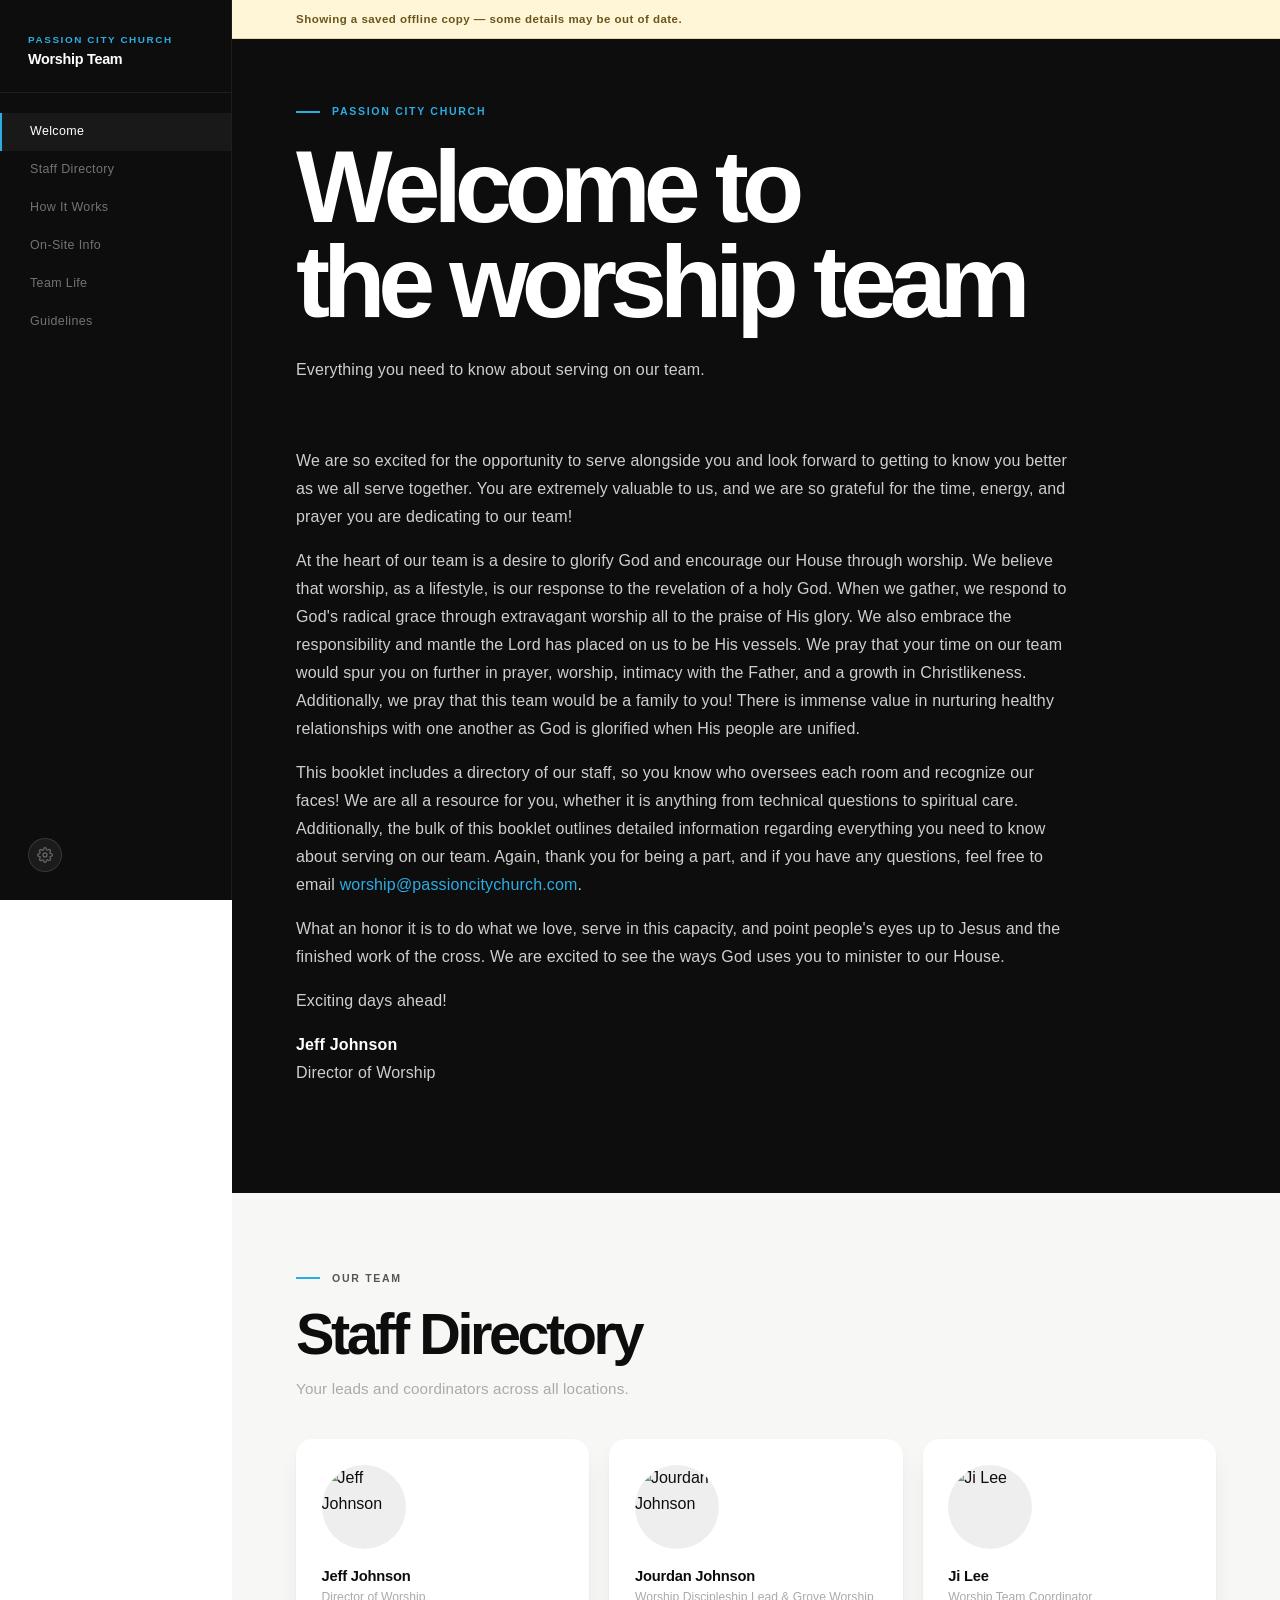
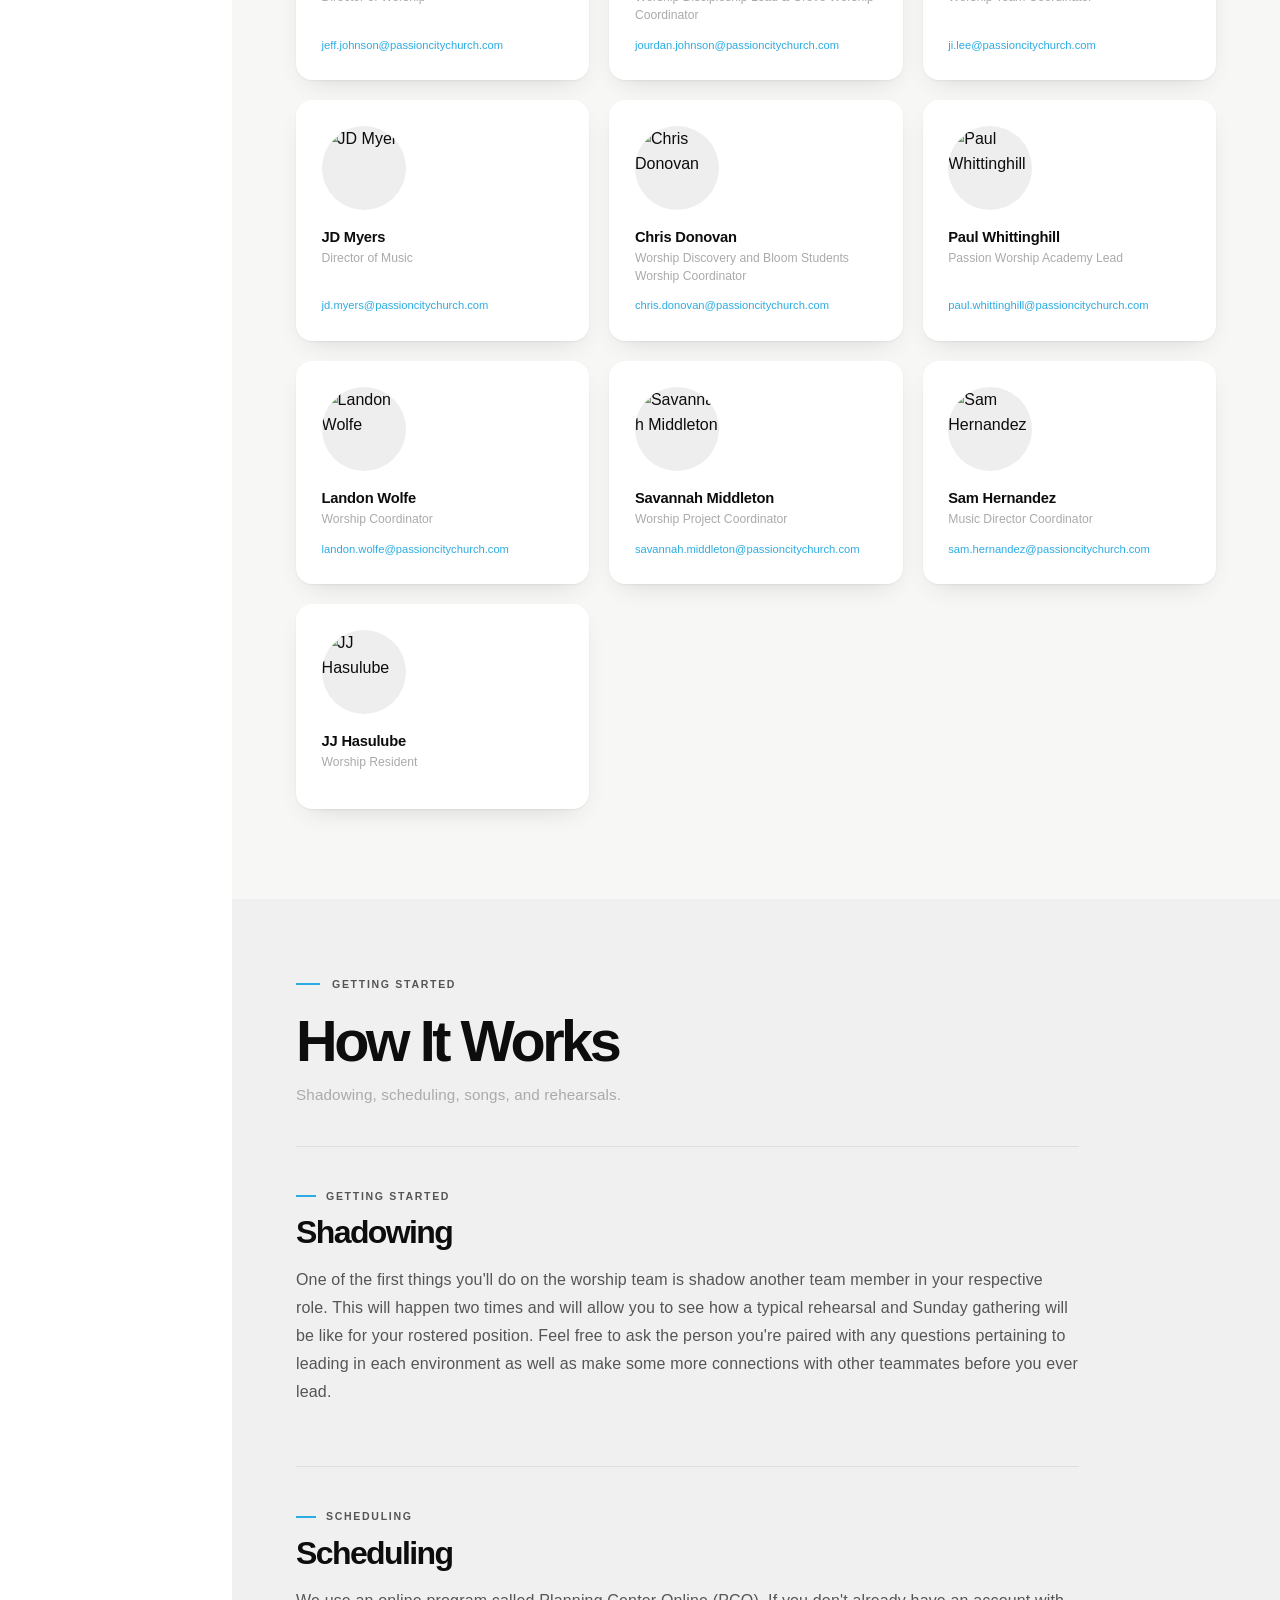
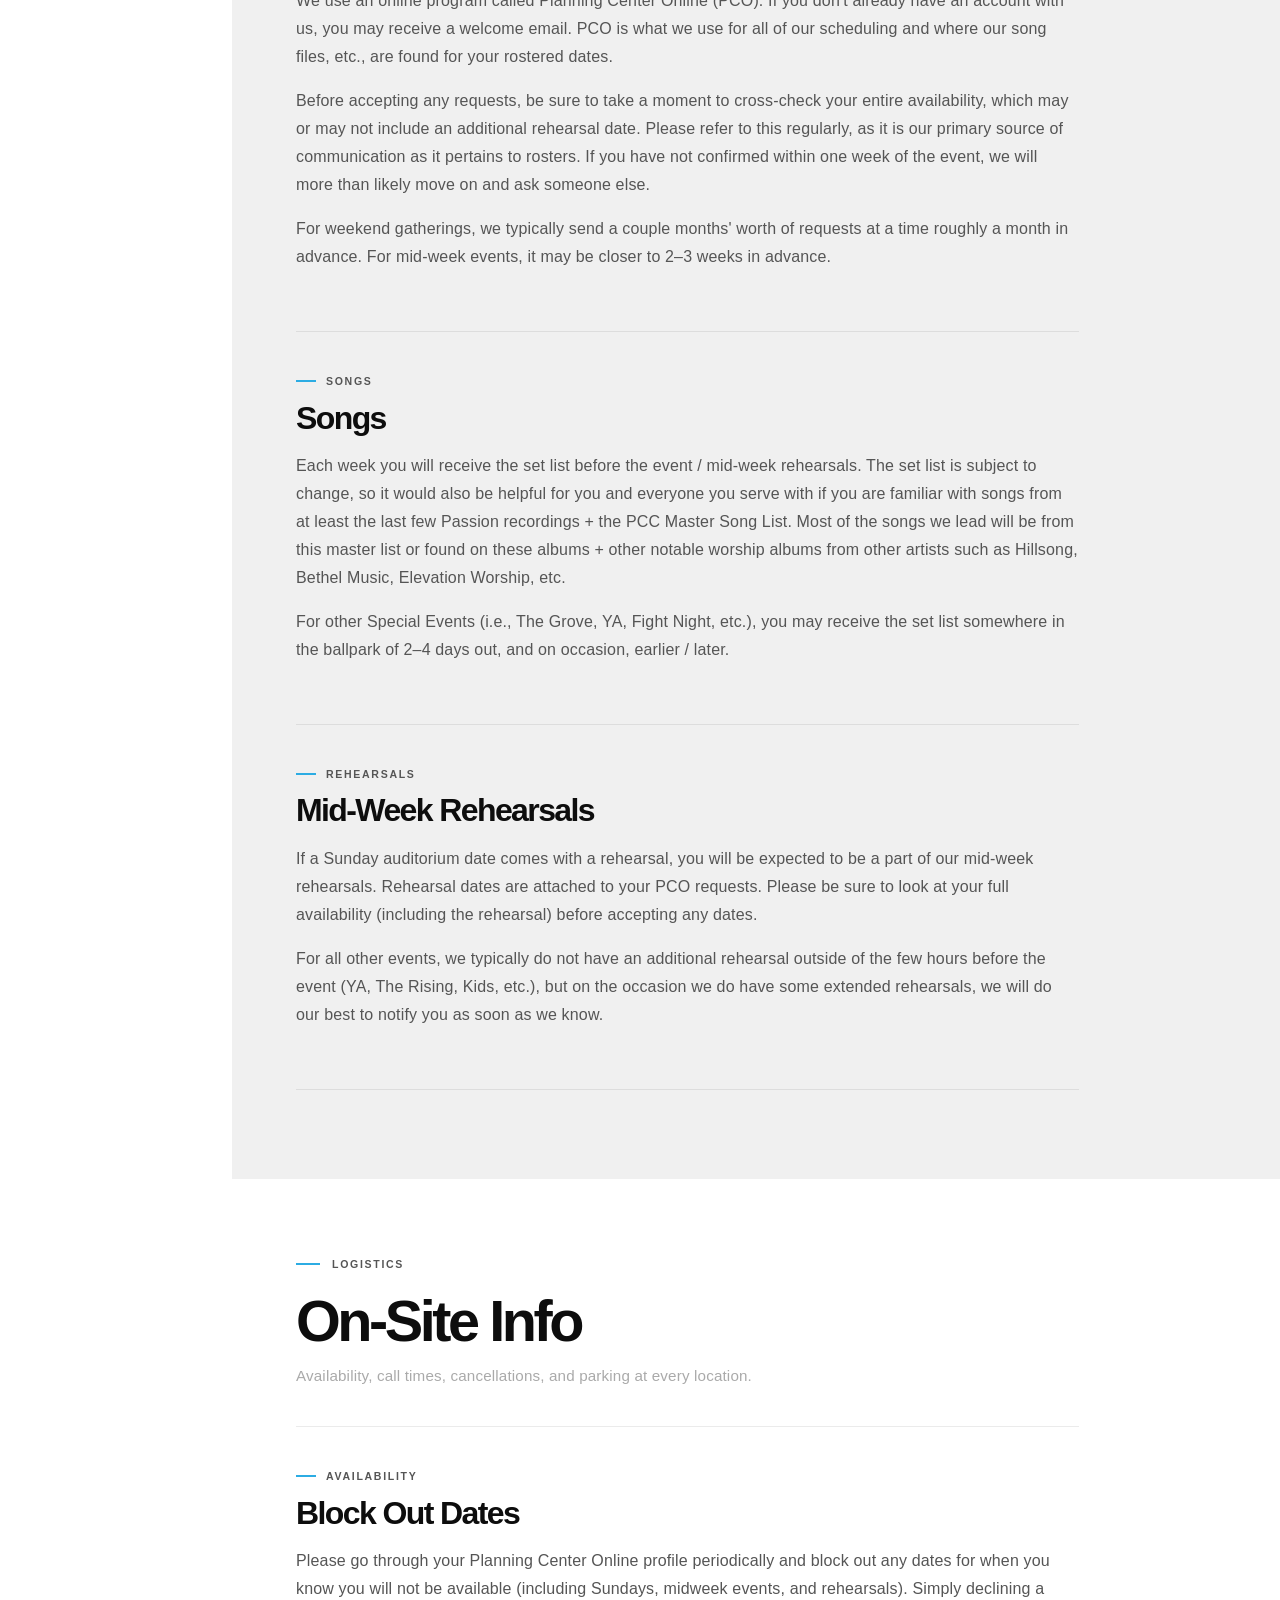
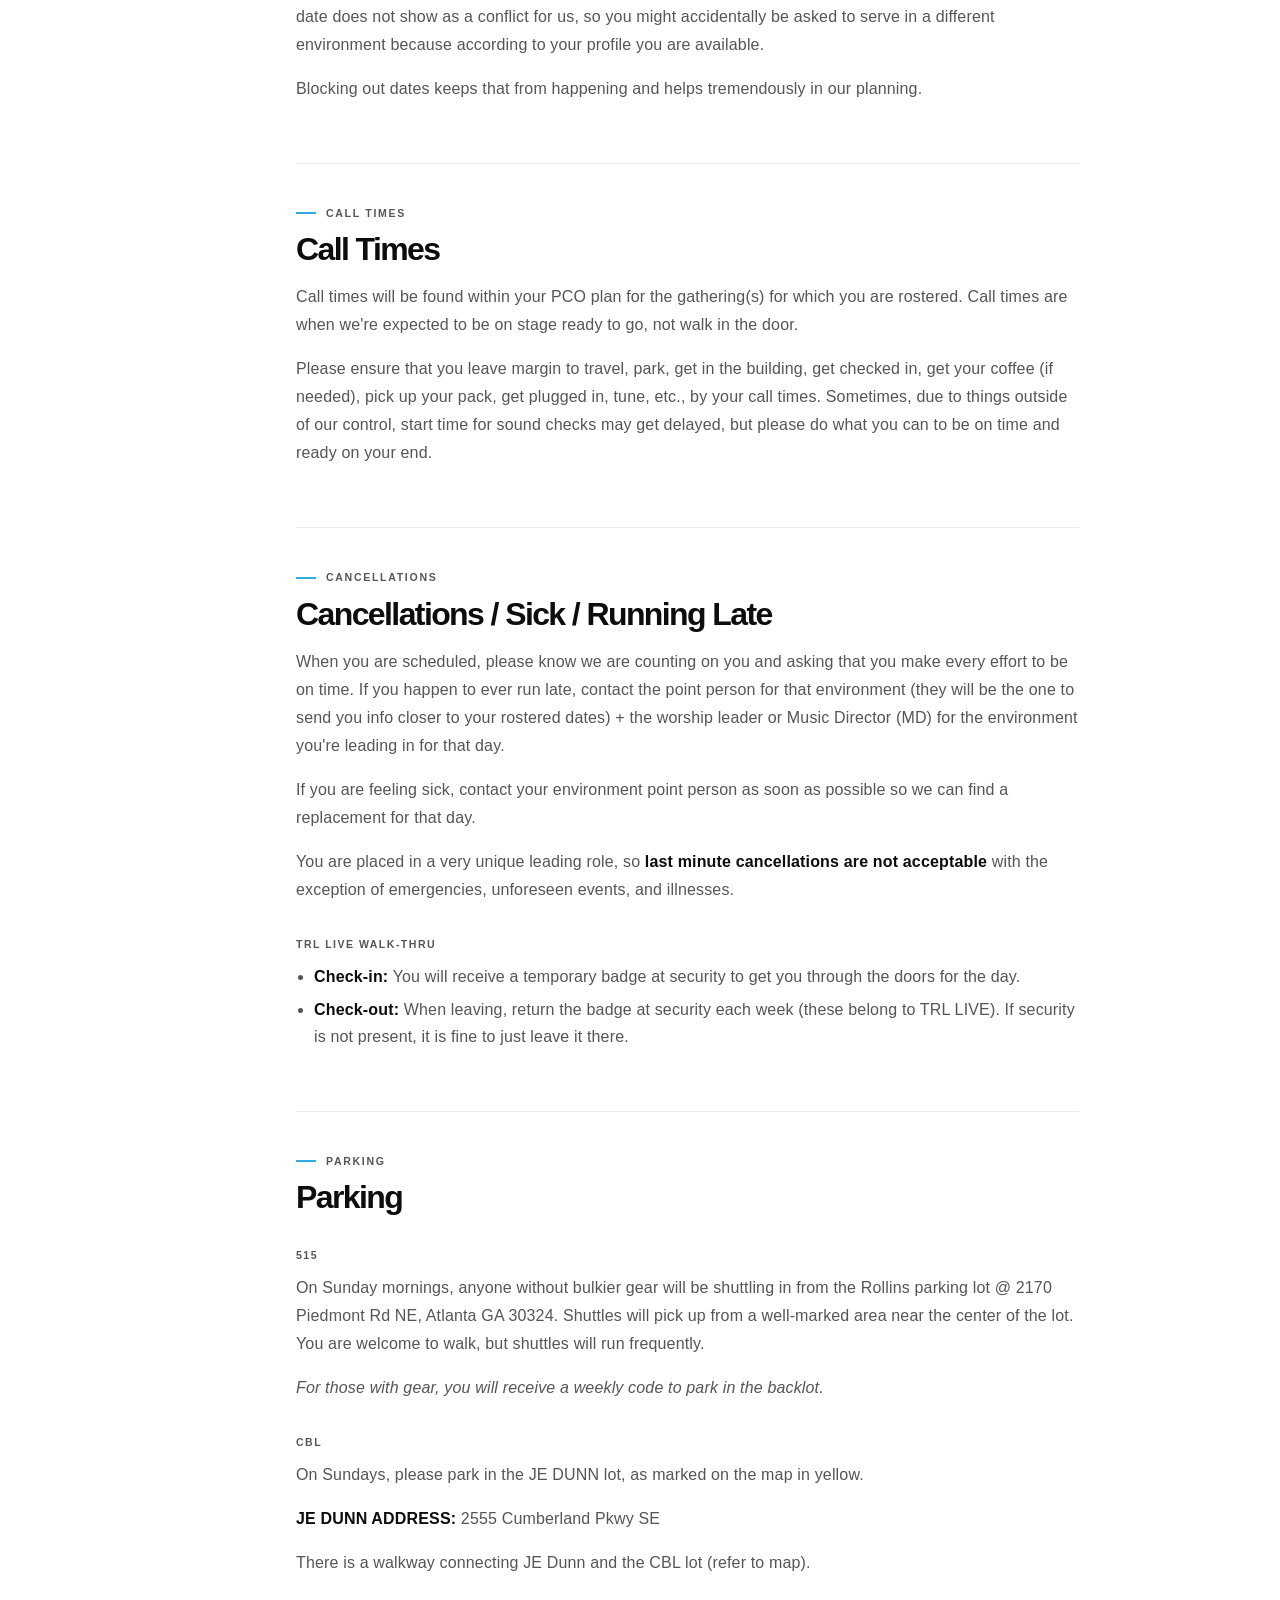
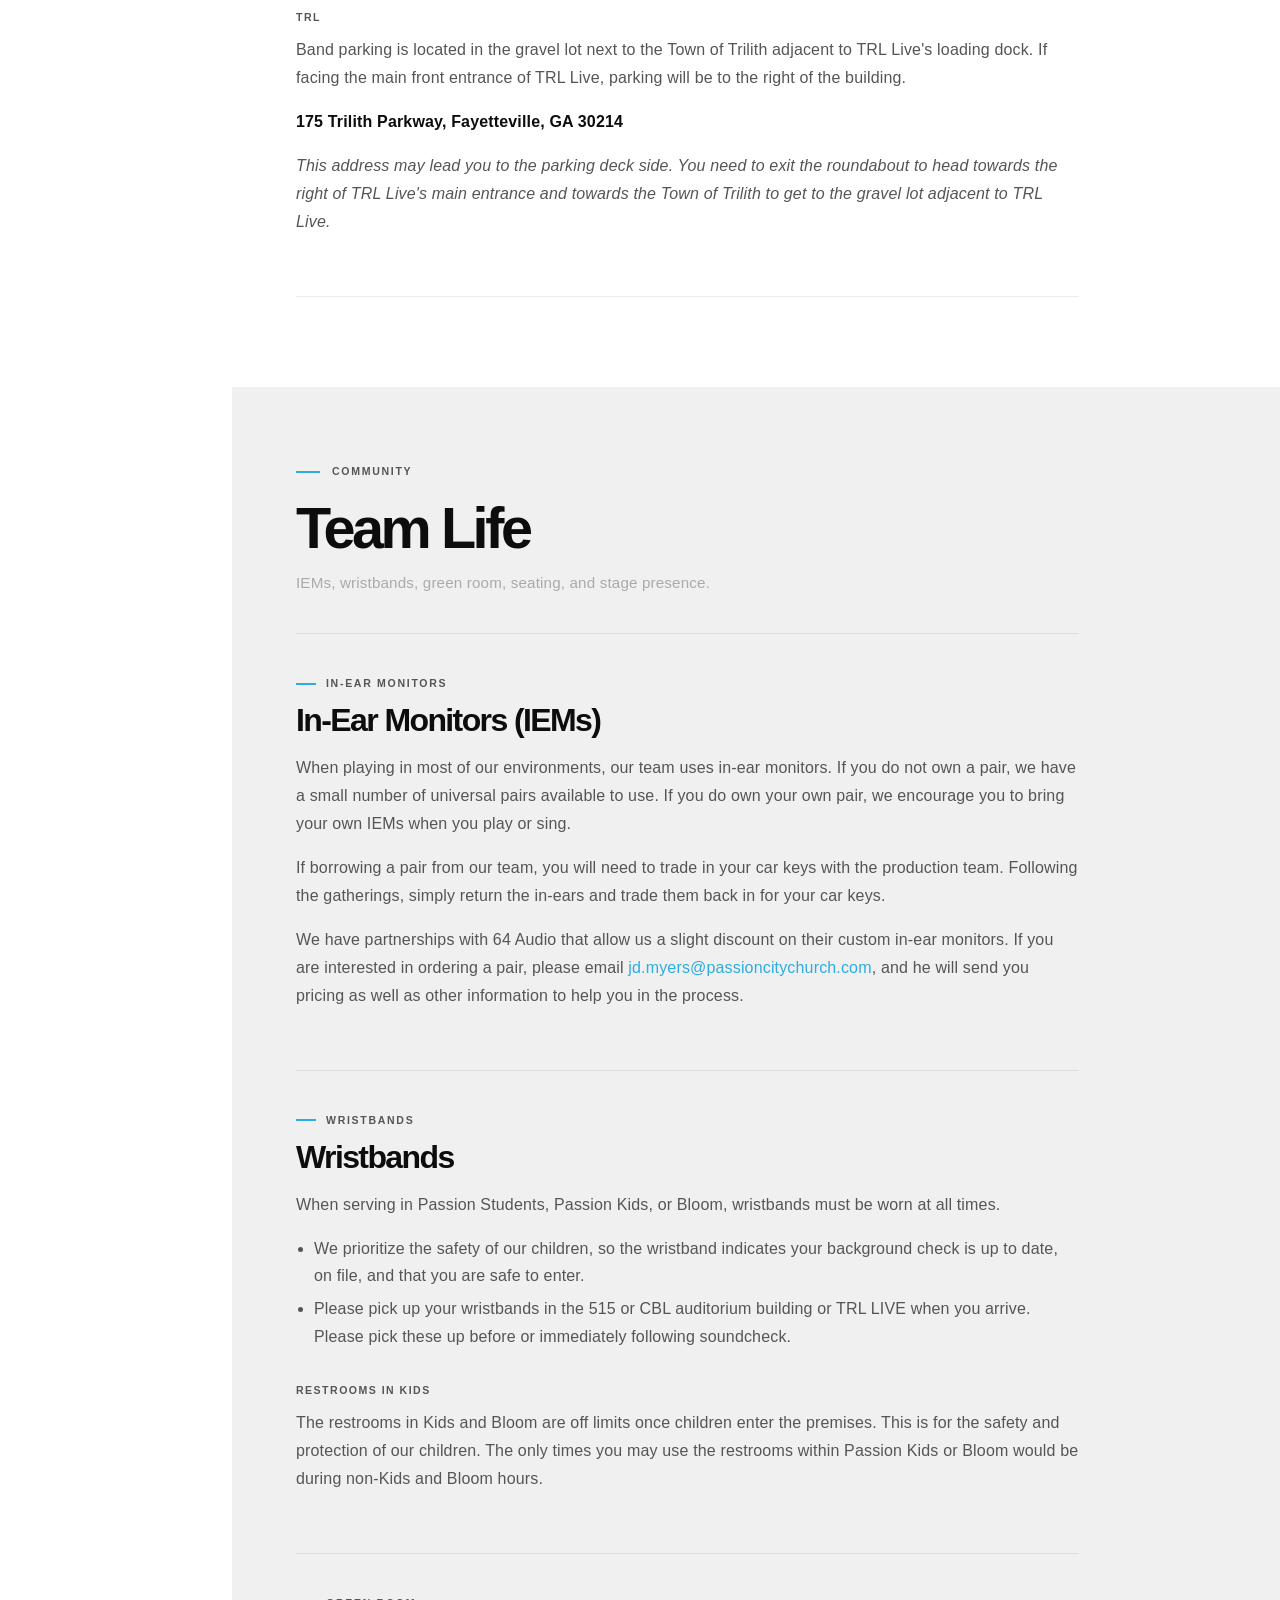
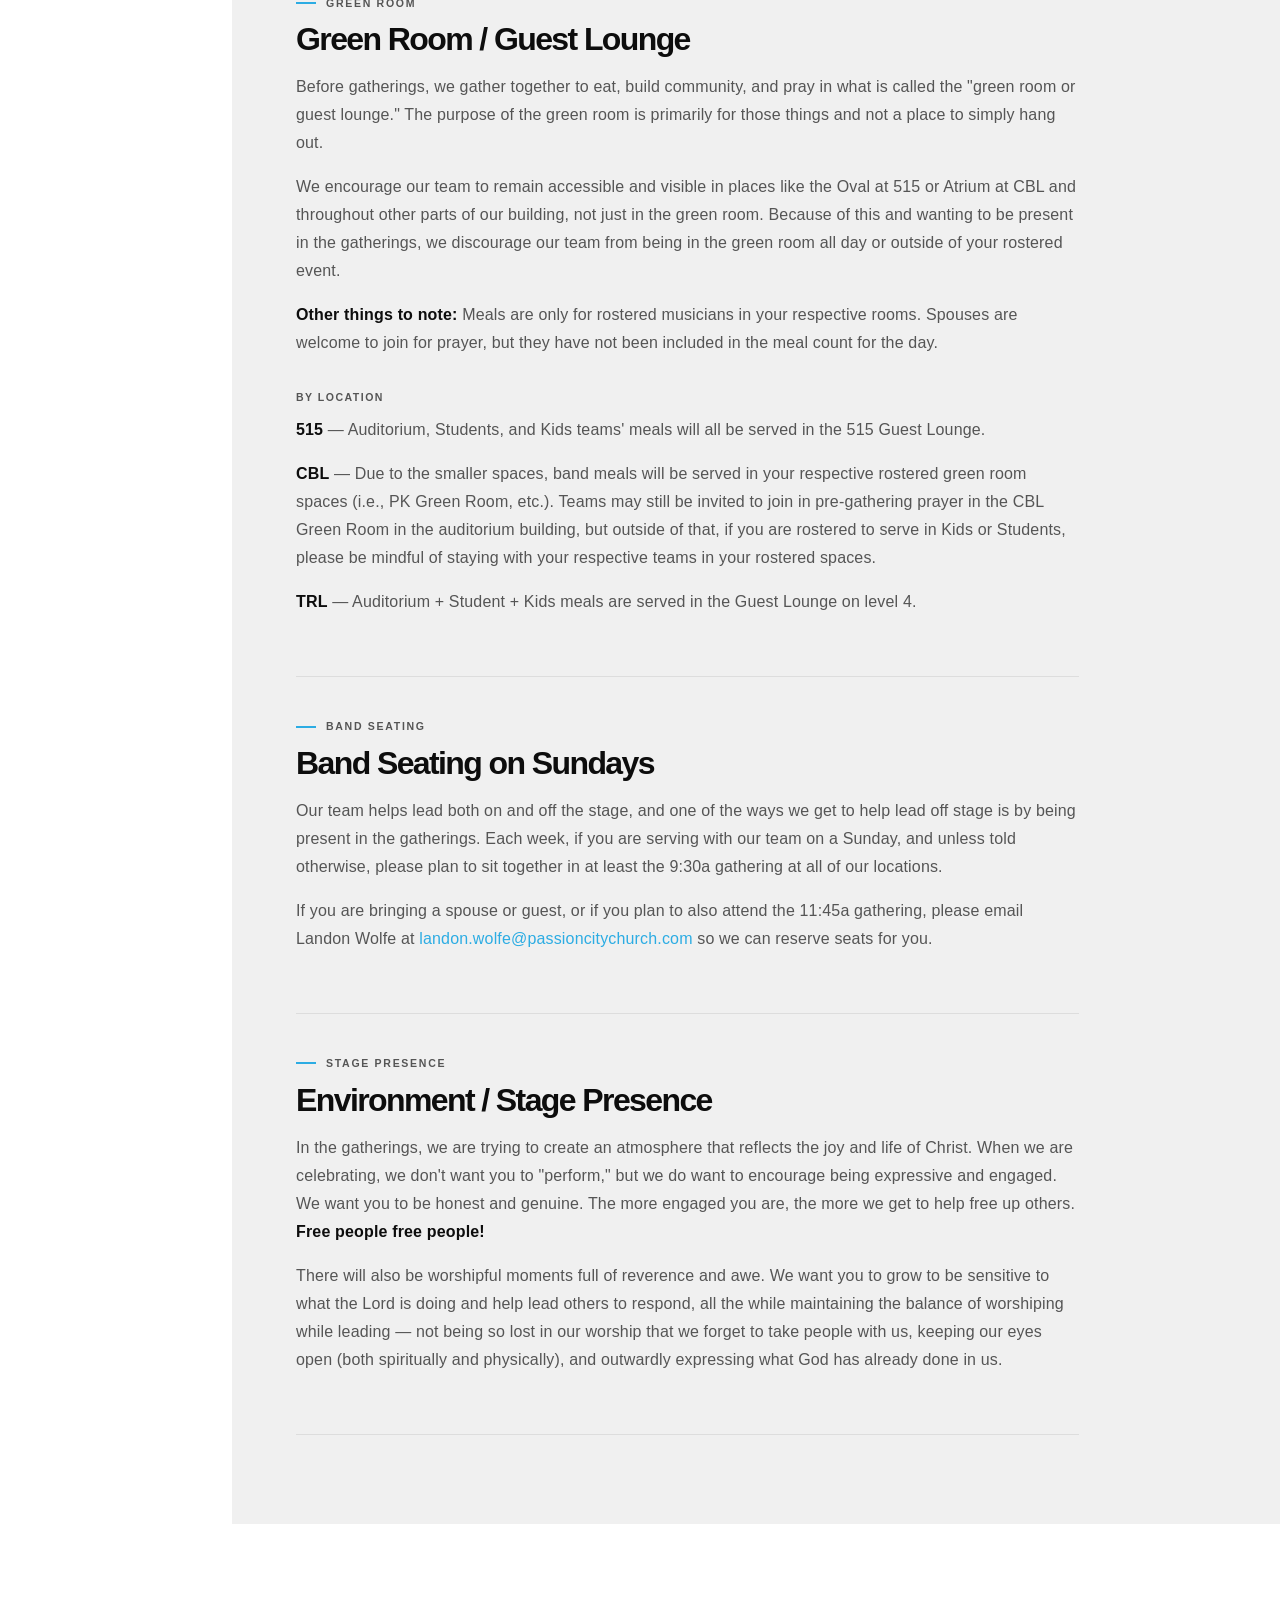
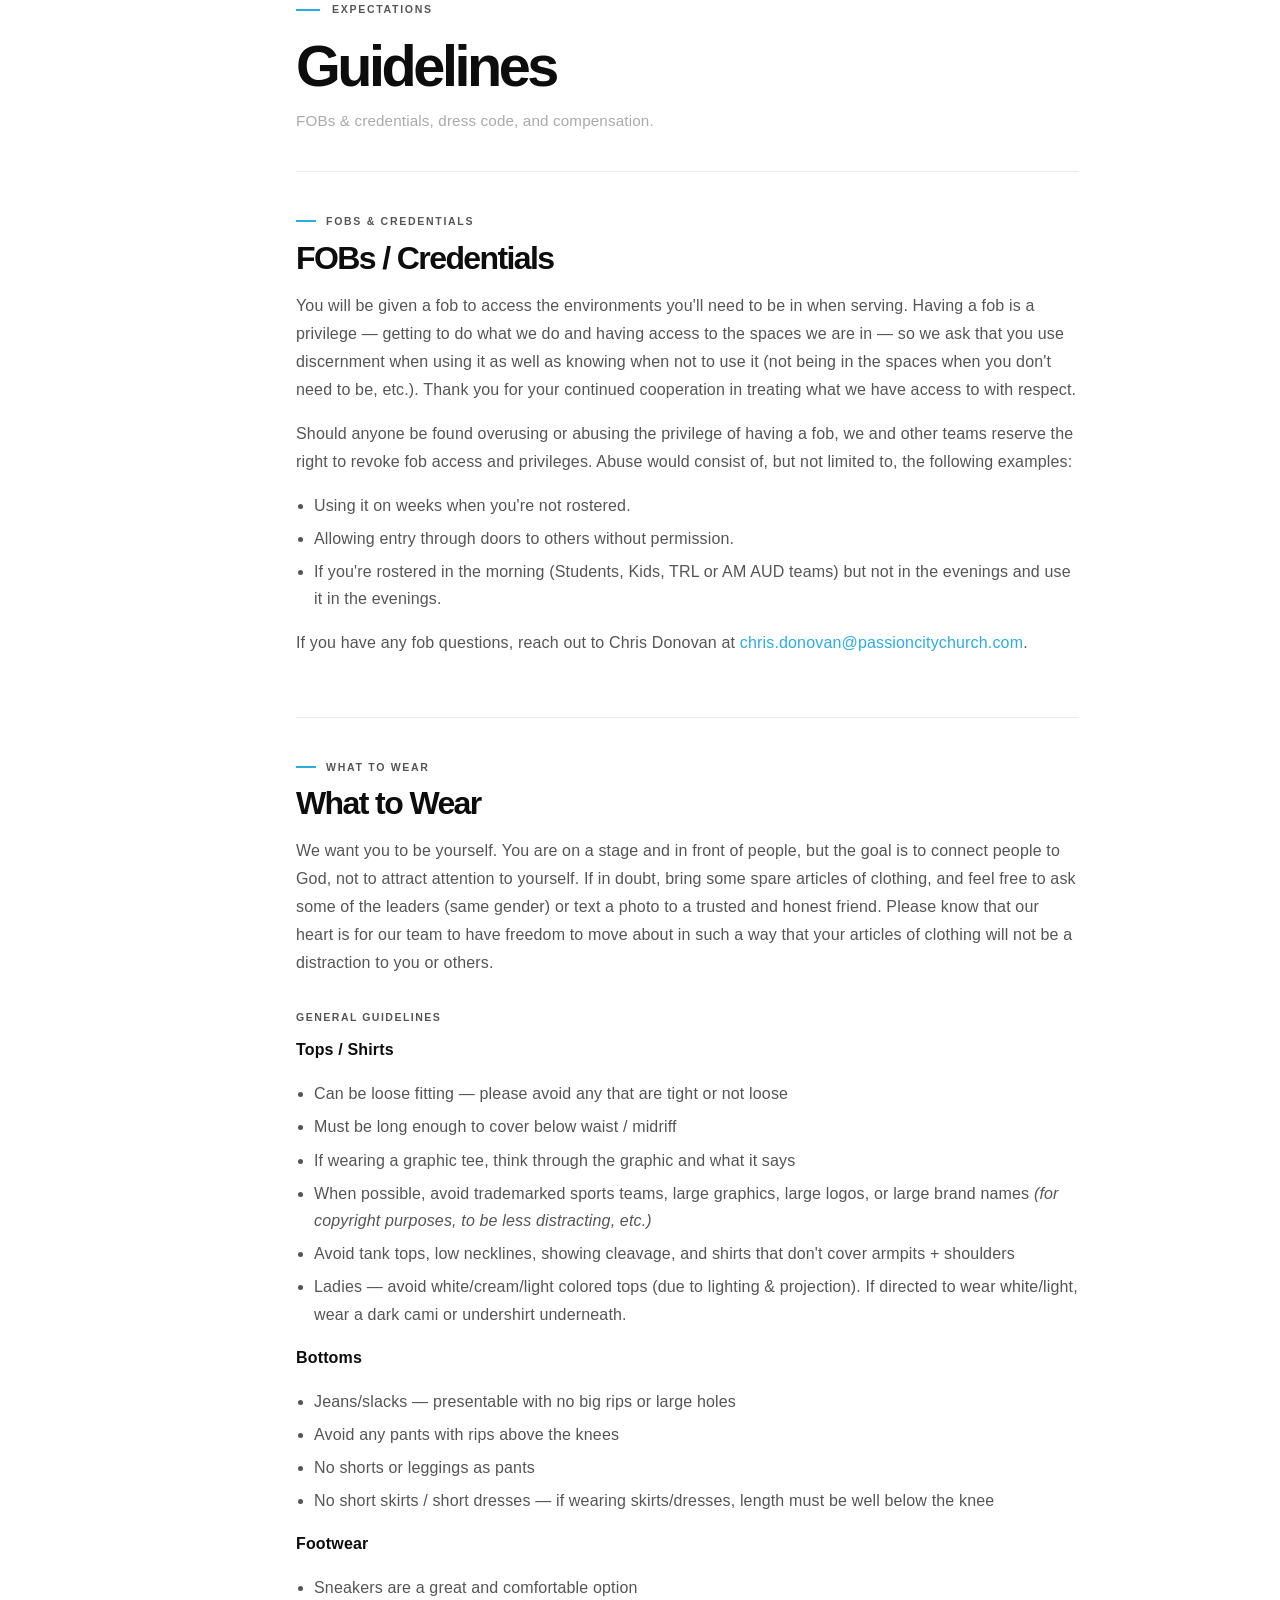
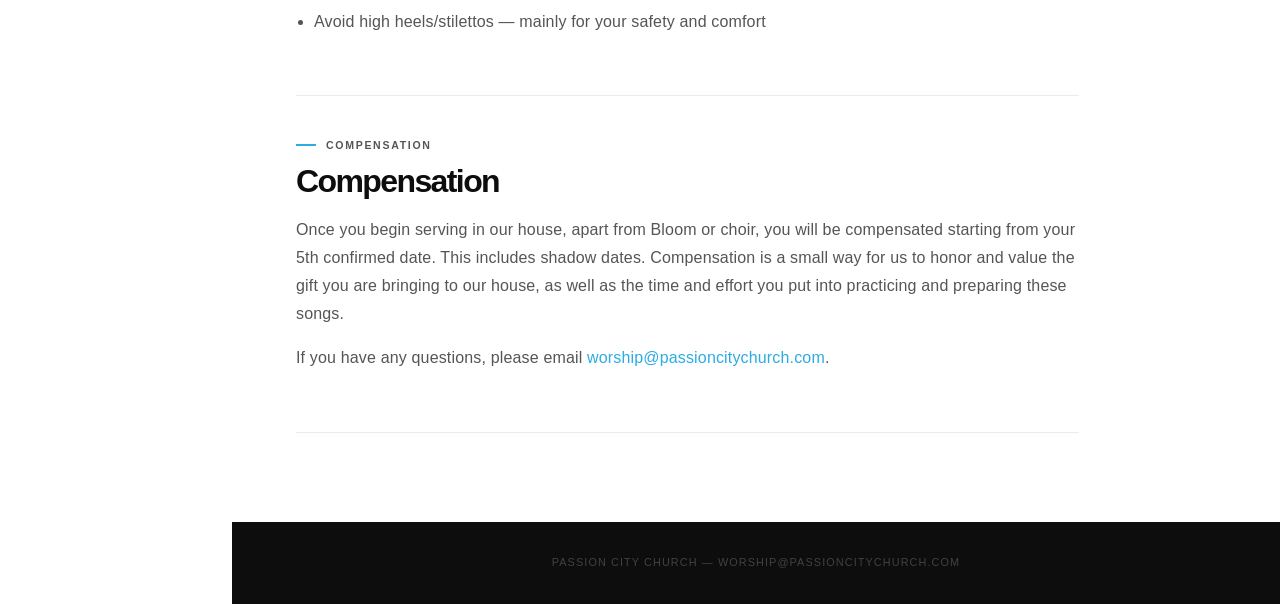
==== commit 32e5cb56: "Drop the sidebar address and close the gap under the footer The address in the sidebar foot is gone;" ====
--- a/index.html
+++ b/index.html
@@ -38,8 +38,8 @@
     <ul class="sidebar-nav" id="sidebarNav"></ul>
 
     <div class="sidebar-footer">
-      <a href="mailto:worship@passioncitychurch.com">worship@<br>passioncitychurch.com</a>
-      <!-- Link to the other environment; js/env.js fills it in, or hides it. -->
+      <!-- Link to the other environment; js/env.js fills it in, or hides it.
+           The address that used to sit here is in the page footer instead. -->
       <a class="env-link" id="envLink" hidden></a>
     </div>
   </nav>
--- a/static/css/style.css
+++ b/static/css/style.css
@@ -43,7 +43,13 @@
    ============================================= */
 .page-wrap {
   margin-left: var(--sidebar-w);
-}
+  /* Sections take the slack, so the dark footer always ends up against the
+     bottom of the page — even on a short one. */
+  min-height: 100vh;
+  display: flex;
+  flex-direction: column;
+}
+#sections { flex: 1; }
 
 /* =============================================
    Sidebar
@@ -154,22 +160,13 @@
 .env-link[hidden] { display: none; }
 .env-link:hover { color: var(--white); }
 
-/* Footer email */
+/* Sidebar foot — empty unless there is an environment link to show. No rule
+   and no top padding, so nothing is drawn when it is empty; the bottom padding
+   still reserves room for the fixed sign-in gear below it. */
 .sidebar-footer {
-  /* Bottom padding clears the fixed sign-in gear, since .sidebar-nav's flex:1
-     pins this footer to the bottom of the viewport. */
-  padding: 20px 28px 74px;
-  border-top: 1px solid rgba(255,255,255,0.07);
+  padding: 0 28px 74px;
   flex-shrink: 0;
 }
-.sidebar-footer a {
-  font-size: 0.62rem;
-  letter-spacing: 0.06em;
-  color: rgba(255,255,255,0.22);
-  line-height: 1.6;
-  transition: color 0.15s;
-}
-.sidebar-footer a:hover { color: var(--accent); }
 
 /* =============================================
    Mobile top bar (hidden on desktop)
@@ -232,12 +229,14 @@
 .section-hero {
   background: var(--black);
   color: var(--white);
-  min-height: 54vh;
+  /* Tall enough to read as a band, short enough that the page does not open
+     on a screenful of empty black. The content still sits at its foot. */
+  min-height: 34vh;
   display: flex;
   align-items: flex-end;
-  padding: clamp(48px, 10vw, 120px) var(--gutter) clamp(40px, 5vw, 72px);
-}
-.section-hero__inner { max-width: var(--content-w); width: 100%; }
+  padding: clamp(28px, 5vw, 64px) var(--gutter) clamp(40px, 5vw, 72px);
+}
+.section-hero__inner { max-width: var(--content-w); width: 100%; margin-inline: auto; }
 
 /* Hero H1 */
 .section-hero h1 {
@@ -295,7 +294,7 @@
   padding: clamp(48px, 6vw, 80px) var(--gutter) clamp(24px, 3vw, 40px);
   background: inherit;
 }
-.section-header__inner { max-width: var(--content-w); }
+.section-header__inner { max-width: var(--content-w); margin-inline: auto; }
 
 .section-header h2 {
   font-size: clamp(2rem, 5vw, 3.6rem);
@@ -316,11 +315,20 @@
 }
 
 /* Section body — inherits section background */
-.section-body { background: inherit; }
+.section-body {
+  background: inherit;
+  padding: 0 var(--gutter) clamp(56px, 7vw, 96px);
+}
 .section-body__inner {
   max-width: var(--content-w);
-  padding: 0 var(--gutter) clamp(56px, 7vw, 96px);
-}
+  margin-inline: auto;
+}
+
+/* Every section shares one column, so the widest content on the page — the
+   staff grid, which fills it — is what gets centred. Narrower content (a
+   column of text at its measure, a heading, an eyebrow) starts at that same
+   left edge rather than centring on its own, which would leave every section
+   sitting on a slightly different axis. */
 
 /* =============================================
    Content body (markdown)
@@ -567,7 +575,7 @@
     padding-top: 52px; /* height of mobile bar */
   }
 
-  .section-hero { min-height: 44vh; }
+  .section-hero { min-height: 26vh; }
   .section-hero h1 { letter-spacing: -0.05em; }
 
   /* One card per row: a phone-width column of full-width cards reads better
@@ -627,6 +635,11 @@
 /* ── Format toolbar ── */
 .format-toolbar {
   position: absolute;
+  /* Parked at the origin until a selection moves it. Without this it sits at
+     its static position — the very end of the page — and its box stretches
+     the document past the footer. */
+  top: 0;
+  left: 0;
   z-index: 500;
   display: flex;
   align-items: center;
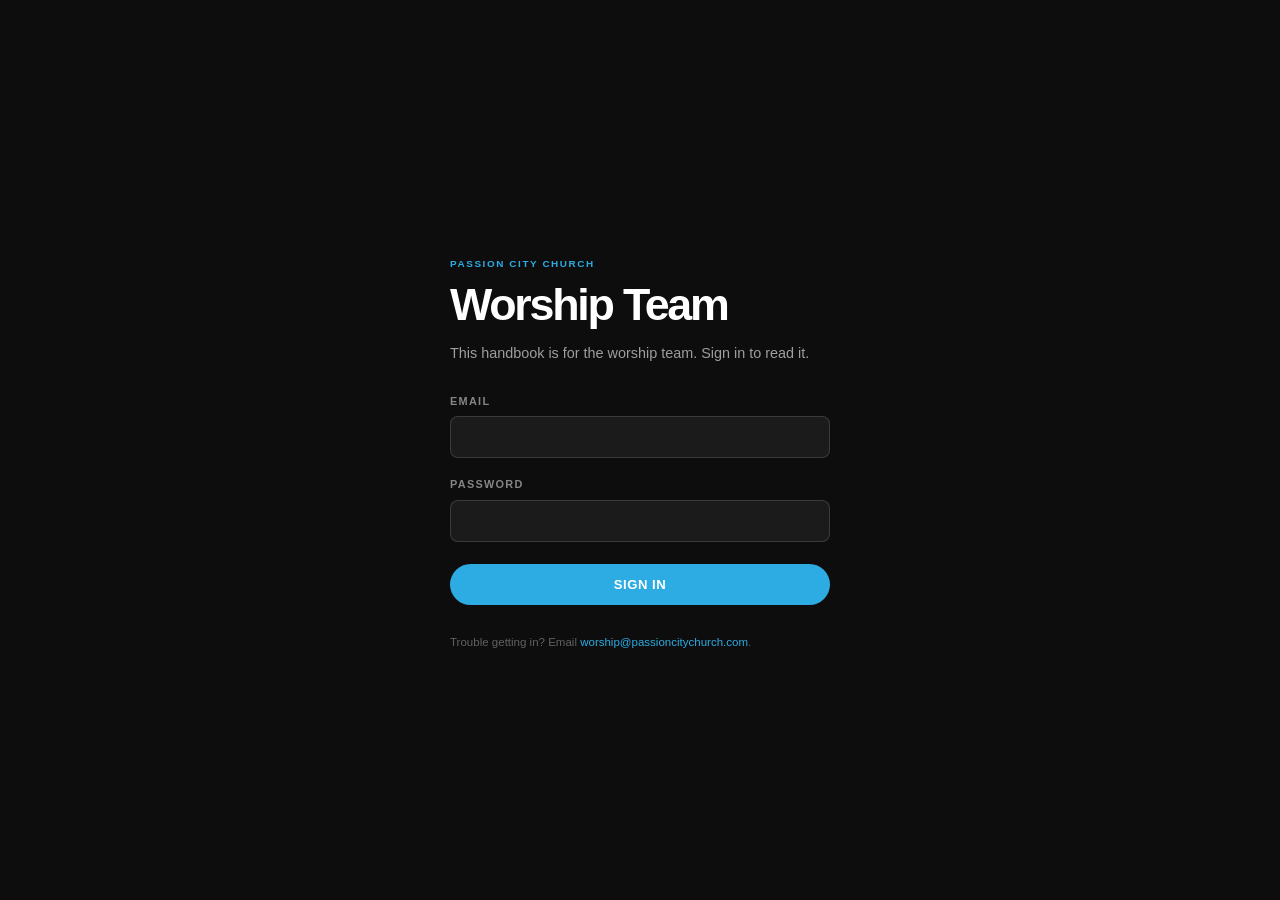
==== commit b18066a8: "Put the whole site behind the sign-in Signed out, every address is a sign-in form and nothing else —" ====
--- a/index.html
+++ b/index.html
@@ -21,7 +21,7 @@
   <link rel="apple-touch-icon" href="static/favicon.svg">
   <link rel="stylesheet" href="static/css/style.css">
 </head>
-<body>
+<body class="is-locked">
 
   <!-- ===== SIDEBAR NAV ===== -->
   <nav class="sidebar" id="sidebar" aria-label="Handbook sections">
@@ -38,6 +38,8 @@
     <ul class="sidebar-nav" id="sidebarNav"></ul>
 
     <div class="sidebar-footer">
+      <!-- Staff-only: the index of this page and every copy of it. -->
+      <a class="env-link" id="pagesLink" href="/home" hidden>All pages →</a>
       <!-- Link to the other environment; js/env.js fills it in, or hides it.
            The address that used to sit here is in the page footer instead. -->
       <a class="env-link" id="envLink" hidden></a>
@@ -83,6 +85,16 @@
     <button type="button" data-cmd="ul"           title="Bullet list" aria-label="Bullet list">&#8226;</button>
     <button type="button" data-cmd="ol"           title="Numbered list" aria-label="Numbered list">1.</button>
     <div class="toolbar-sep"></div>
+    <button type="button" data-cmd="link"   title="Add or edit a link" aria-label="Add or edit a link">
+      <svg width="14" height="14" viewBox="0 0 24 24" fill="none" stroke="currentColor" stroke-width="2" stroke-linecap="round" stroke-linejoin="round" aria-hidden="true"><path d="M10 13a5 5 0 0 0 7.54.54l3-3a5 5 0 0 0-7.07-7.07l-1.72 1.71"/><path d="M14 11a5 5 0 0 0-7.54-.54l-3 3a5 5 0 0 0 7.07 7.07l1.71-1.71"/></svg>
+    </button>
+    <button type="button" data-cmd="btn"    title="Draw this link as a button" aria-label="Draw this link as a button">
+      <svg width="14" height="14" viewBox="0 0 24 24" fill="none" stroke="currentColor" stroke-width="2" aria-hidden="true"><rect x="2" y="7" width="20" height="10" rx="5"/><path d="M7 12h10" stroke-linecap="round"/></svg>
+    </button>
+    <button type="button" data-cmd="unlink" title="Remove the link" aria-label="Remove the link">
+      <svg width="14" height="14" viewBox="0 0 24 24" fill="none" stroke="currentColor" stroke-width="2" stroke-linecap="round" stroke-linejoin="round" aria-hidden="true"><path d="M18.8 12.2 21 10a5 5 0 0 0-7.07-7.07L11.8 5.06"/><path d="M5.2 11.8 3 14a5 5 0 0 0 7.07 7.07l2.12-2.12"/><path d="M2 2l20 20"/></svg>
+    </button>
+    <div class="toolbar-sep"></div>
     <button type="button" data-cmd="removeFormat" title="Clear formatting" aria-label="Clear formatting">T&#x0336;</button>
   </div>
 
--- a/static/css/style.css
+++ b/static/css/style.css
@@ -384,6 +384,30 @@
 .content-body strong { color: var(--black); font-weight: 700; }
 .content-body a { color: var(--accent); }
 .content-body a:hover { text-decoration: underline; }
+
+/* A button is the same link wearing one class — the only one the sanitizer
+   lets through — so it survives a save like any other markup. */
+.content-body a.btn {
+  display: inline-block;
+  margin: 6px 10px 6px 0;
+  padding: 12px 24px;
+  border-radius: 999px;
+  background: var(--accent);
+  color: var(--white);
+  font-size: 0.8rem;
+  font-weight: 700;
+  letter-spacing: 0.04em;
+  line-height: 1.2;
+  transition: background 0.15s;
+}
+.content-body a.btn:hover {
+  background: var(--accent-dark);
+  text-decoration: none;
+}
+.content-body a.btn:focus-visible {
+  outline: 2px solid var(--accent);
+  outline-offset: 3px;
+}
 
 /* =============================================
    Welcome letter
@@ -680,6 +704,9 @@
   color: #fff;
 }
 .format-toolbar button.active { color: var(--accent); }
+/* Icon buttons (link, button, unlink) sit next to the lettered ones. */
+.format-toolbar button svg { display: block; }
+.format-toolbar button[hidden] { display: none; }
 
 .toolbar-sep {
   width: 1px;
@@ -1196,6 +1223,240 @@
 }
 
 /* =============================================
+   Page index (/home)
+   ============================================= */
+.pages-body { background: var(--off-white); }
+
+.pages-wrap {
+  max-width: 900px;
+  margin-inline: auto;
+  padding: clamp(48px, 8vw, 96px) var(--gutter) 120px;
+}
+
+.pages-header h1 {
+  font-size: clamp(2.2rem, 5vw, 3.4rem);
+  font-weight: 700;
+  letter-spacing: -0.05em;
+  line-height: 1.05;
+}
+.pages-lede {
+  margin-top: 14px;
+  max-width: 56ch;
+  color: var(--gray-600);
+  line-height: 1.65;
+}
+
+.pages-toolbar {
+  display: flex;
+  align-items: center;
+  gap: 16px;
+  flex-wrap: wrap;
+  margin: 40px 0 20px;
+}
+.pages-hint {
+  font-size: 0.78rem;
+  color: var(--gray-600);
+}
+
+/* The page index reuses the handbook's button, which is otherwise only
+   available inside a content body. */
+.pages-wrap .btn,
+.load-error .btn {
+  display: inline-block;
+  padding: 12px 24px;
+  border-radius: 999px;
+  background: var(--accent);
+  color: var(--white);
+  border: none;
+  font-family: var(--font);
+  font-size: 0.8rem;
+  font-weight: 700;
+  letter-spacing: 0.04em;
+  cursor: pointer;
+  transition: background 0.15s;
+}
+.pages-wrap .btn:hover,
+.load-error .btn:hover { background: var(--accent-dark); }
+.load-error .btn { margin-top: 20px; }
+
+.pages-list { display: grid; gap: 12px; }
+
+.page-card {
+  display: flex;
+  align-items: center;
+  justify-content: space-between;
+  gap: 20px;
+  flex-wrap: wrap;
+  background: var(--white);
+  border-radius: 14px;
+  padding: 20px 22px;
+  box-shadow: 0 1px 2px rgba(13,13,13,0.05), 0 10px 28px -12px rgba(13,13,13,0.16);
+}
+.page-card--handbook { box-shadow: 0 0 0 1.5px var(--accent), 0 10px 28px -12px rgba(13,13,13,0.16); }
+
+.page-card__main { min-width: 0; }
+.page-card__title {
+  font-size: 1rem;
+  font-weight: 700;
+  letter-spacing: -0.015em;
+  color: var(--black);
+}
+.page-card__title:hover { color: var(--accent); }
+
+.page-card__meta {
+  display: flex;
+  align-items: center;
+  gap: 12px;
+  flex-wrap: wrap;
+  margin-top: 6px;
+  font-size: 0.72rem;
+  color: var(--gray-400);
+}
+.page-card__slug {
+  font-family: ui-monospace, SFMono-Regular, Menlo, monospace;
+  color: var(--gray-600);
+}
+.page-card__tag {
+  padding: 2px 8px;
+  border-radius: 4px;
+  background: var(--off-white);
+  color: var(--gray-600);
+  font-weight: 700;
+  letter-spacing: 0.08em;
+  text-transform: uppercase;
+  font-size: 0.6rem;
+}
+
+.page-card__actions { display: flex; gap: 6px; flex-wrap: wrap; }
+.page-action {
+  background: none;
+  border: 1px solid var(--gray-200);
+  border-radius: 999px;
+  padding: 7px 14px;
+  font-family: var(--font);
+  font-size: 0.72rem;
+  font-weight: 600;
+  color: var(--gray-600);
+  cursor: pointer;
+  transition: border-color 0.15s, color 0.15s, background 0.15s;
+}
+.page-action:hover { border-color: var(--accent); color: var(--accent); }
+.page-action--danger:hover { border-color: #fcc; background: #fee; color: #c00; }
+
+.pages-gate, .pages-empty {
+  background: var(--white);
+  border-radius: 14px;
+  padding: 32px;
+  margin-top: 40px;
+  box-shadow: 0 1px 2px rgba(13,13,13,0.05), 0 10px 28px -12px rgba(13,13,13,0.16);
+}
+.pages-gate h2 { font-size: 1.1rem; font-weight: 700; margin-bottom: 8px; }
+.pages-gate p, .pages-empty { color: var(--gray-600); font-size: 0.9rem; line-height: 1.6; }
+.pages-gate .btn { margin-top: 20px; }
+
+@media (max-width: 560px) {
+  .page-card { align-items: flex-start; }
+  .page-card__actions { width: 100%; }
+}
+
+/* =============================================
+   Locked out — the whole page, until you sign in
+   ============================================= */
+
+/* Everything except the sign-in panel is off. A blunt rule on purpose: there
+   is no list of things to keep in step as the page grows. */
+body.is-locked > *:not(.auth-lock) { display: none !important; }
+body.is-locked { background: var(--black); }
+
+.auth-lock {
+  position: fixed;
+  inset: 0;
+  z-index: 900;
+  display: flex;
+  align-items: center;
+  justify-content: center;
+  padding: 24px;
+  background: var(--black);
+  overflow-y: auto;
+}
+.auth-lock[hidden] { display: none; }
+
+.auth-lock__panel {
+  width: 100%;
+  max-width: 380px;
+  color: var(--white);
+}
+.auth-lock__panel h1 {
+  font-size: clamp(2rem, 6vw, 2.8rem);
+  font-weight: 700;
+  letter-spacing: -0.05em;
+  line-height: 1.05;
+  margin: 6px 0 14px;
+}
+.auth-lock__hint {
+  color: rgba(255,255,255,0.6);
+  font-size: 0.9rem;
+  line-height: 1.6;
+  margin-bottom: 28px;
+}
+.auth-lock__panel label {
+  display: block;
+  font-size: 0.68rem;
+  font-weight: 700;
+  letter-spacing: 0.12em;
+  text-transform: uppercase;
+  color: rgba(255,255,255,0.5);
+  margin-bottom: 6px;
+}
+.auth-lock__panel input {
+  width: 100%;
+  padding: 12px 14px;
+  margin-bottom: 18px;
+  background: rgba(255,255,255,0.06);
+  border: 1px solid rgba(255,255,255,0.14);
+  border-radius: 8px;
+  color: var(--white);
+  font-family: var(--font);
+  font-size: 0.92rem;
+}
+.auth-lock__panel input:focus {
+  outline: none;
+  border-color: var(--accent);
+  background: rgba(255,255,255,0.09);
+}
+.auth-lock__actions { margin-top: 4px; }
+.auth-lock__actions .auth-modal__submit {
+  width: 100%;
+  padding: 13px 24px;
+  border: none;
+  border-radius: 999px;
+  background: var(--accent);
+  color: var(--white);
+  font-family: var(--font);
+  font-size: 0.82rem;
+  font-weight: 700;
+  letter-spacing: 0.04em;
+  cursor: pointer;
+  transition: background 0.15s;
+}
+.auth-lock__actions .auth-modal__submit:hover { background: var(--accent-dark); }
+.auth-lock__actions .auth-modal__submit:disabled { opacity: 0.6; cursor: default; }
+
+.auth-lock .auth-modal__error {
+  margin: -8px 0 14px;
+  color: #ff9b9b;
+  font-size: 0.8rem;
+  line-height: 1.5;
+}
+.auth-lock__foot {
+  margin-top: 28px;
+  font-size: 0.72rem;
+  line-height: 1.6;
+  color: rgba(255,255,255,0.35);
+}
+.auth-lock__foot a { color: var(--accent); }
+
+/* =============================================
    Staff sign-in dialog
    ============================================= */
 .auth-modal {
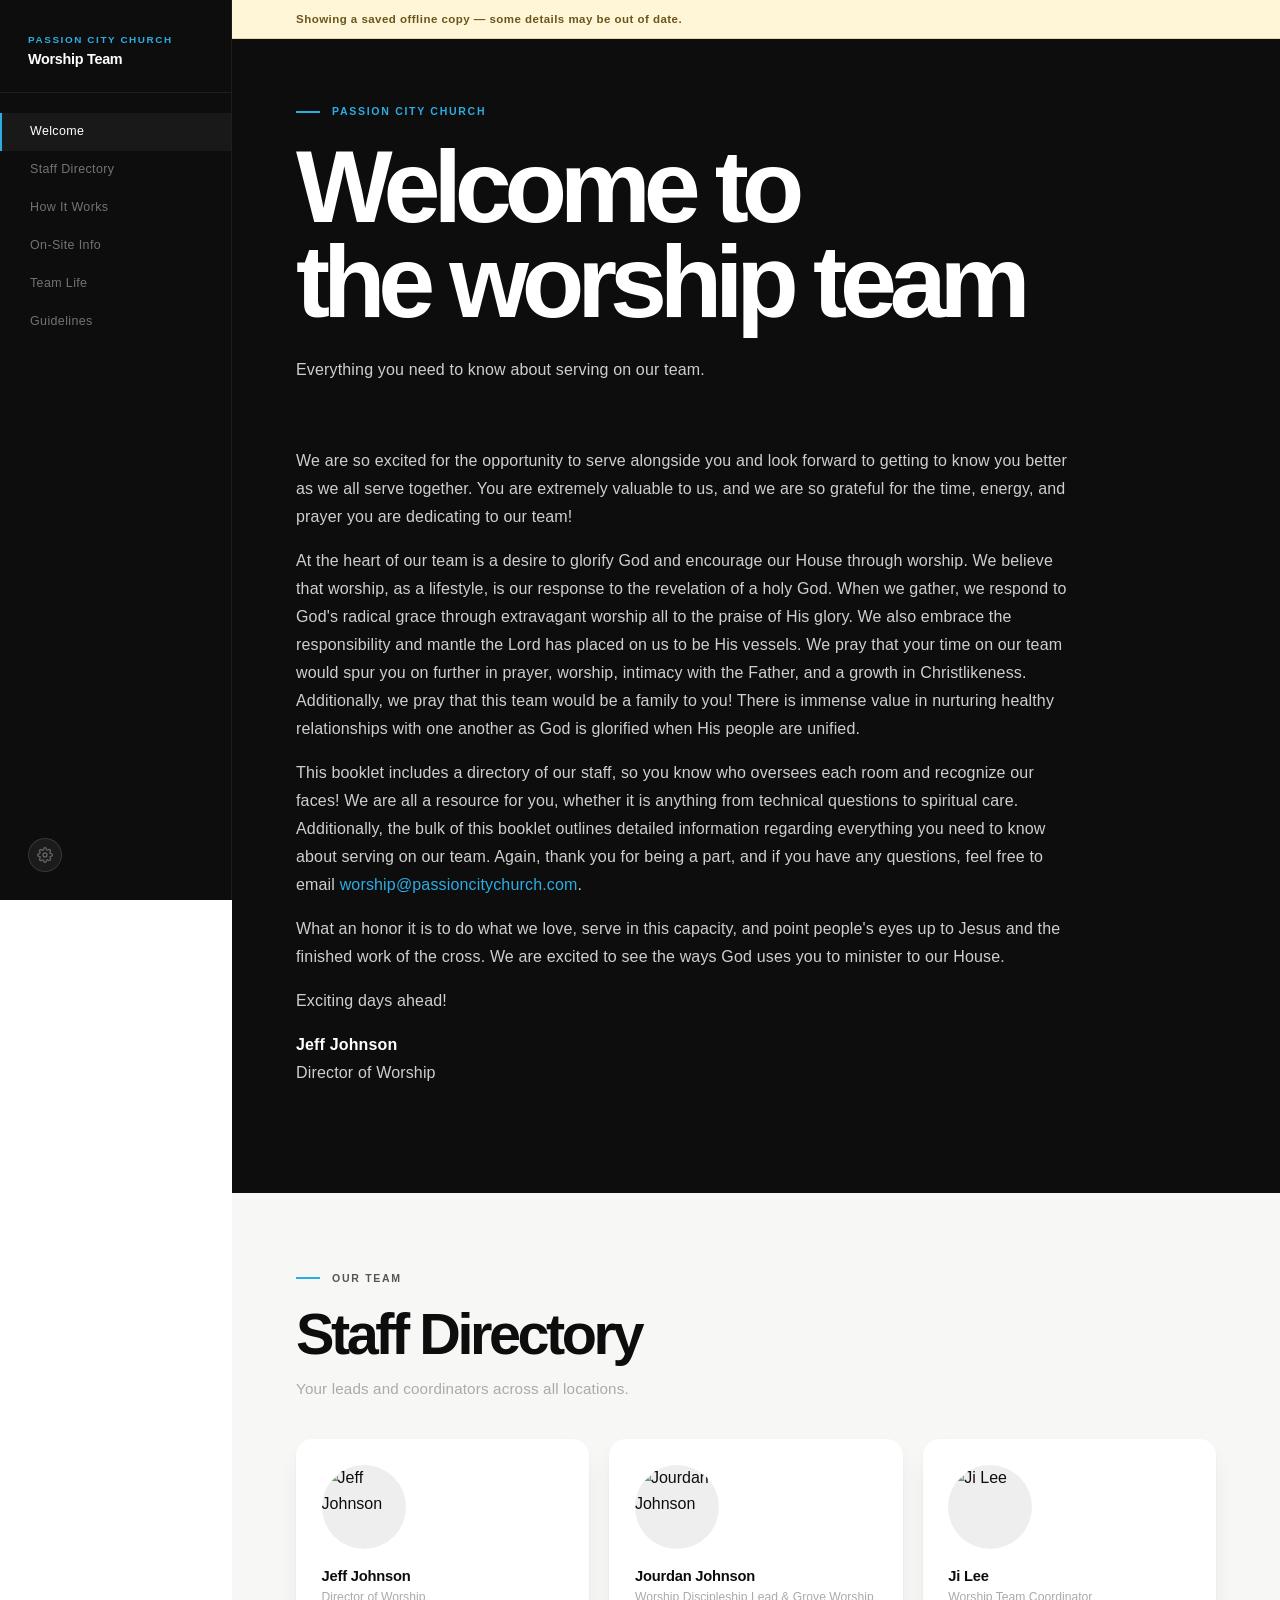
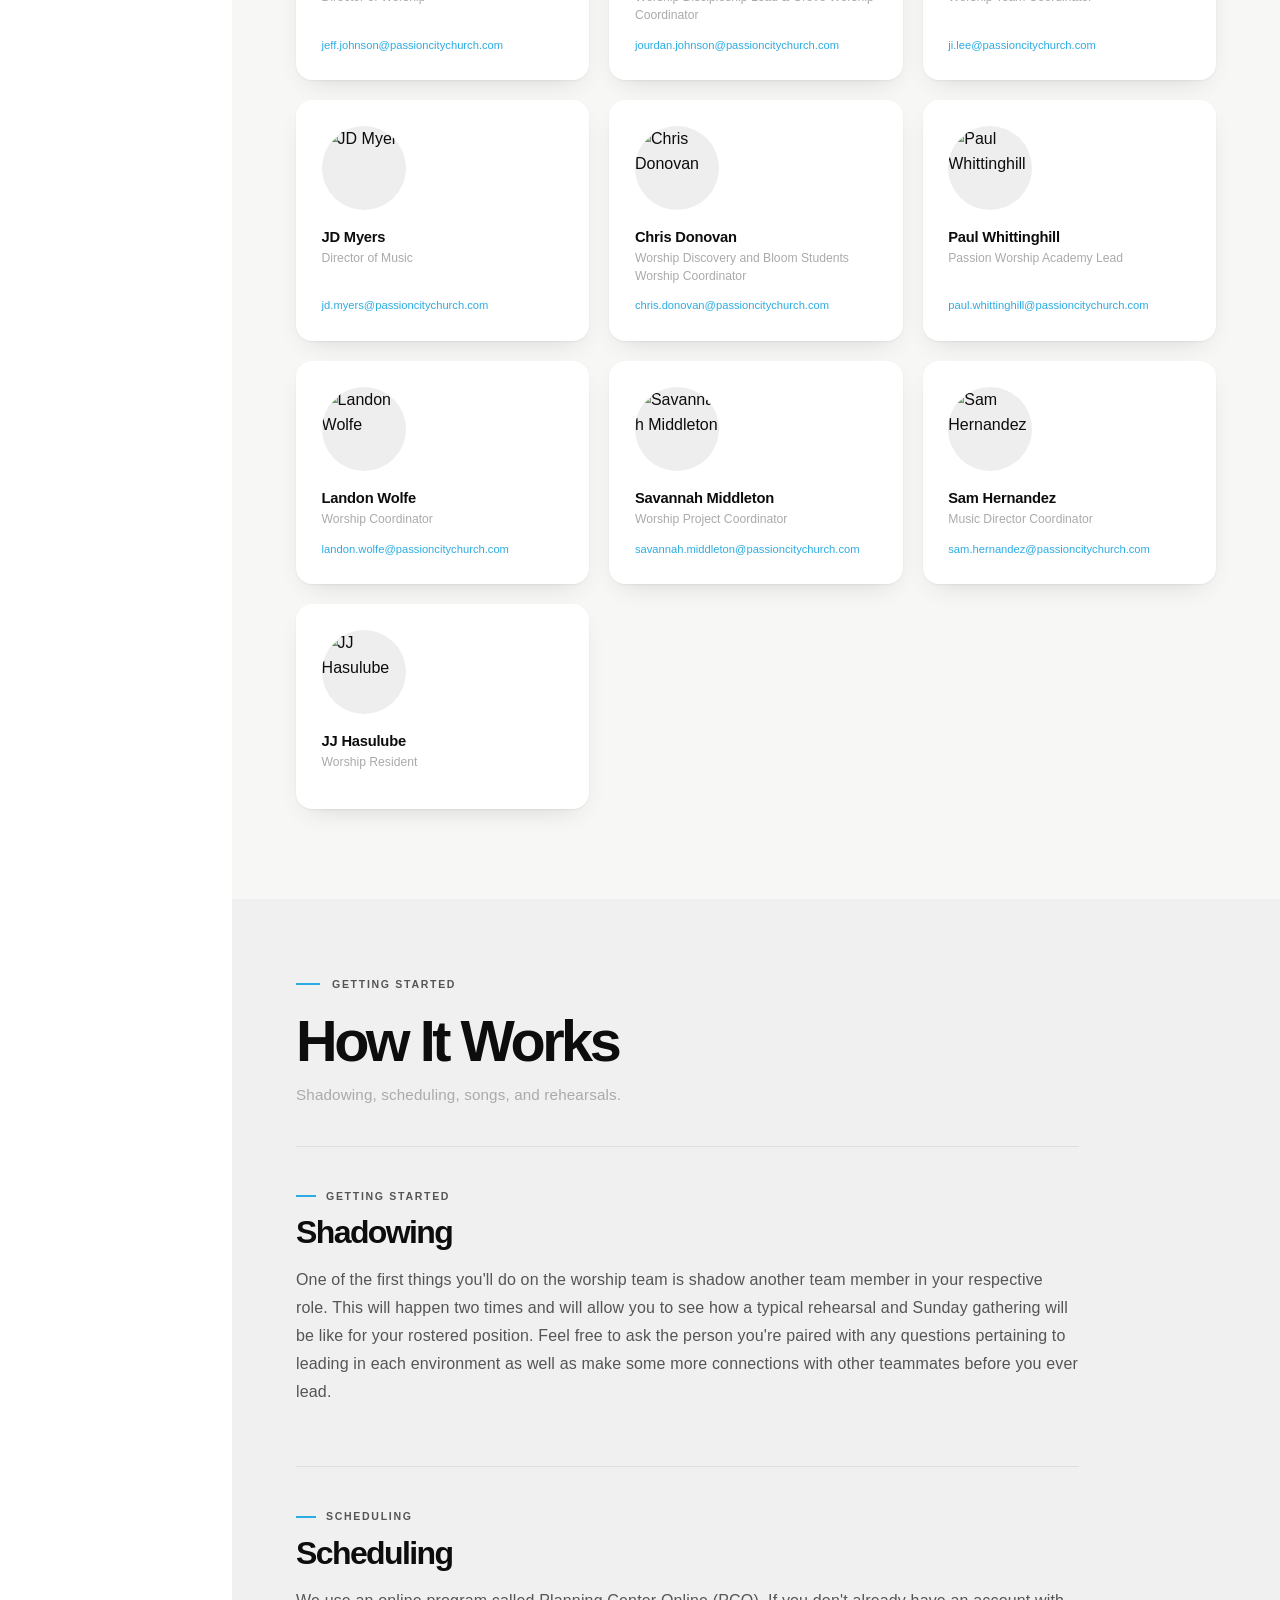
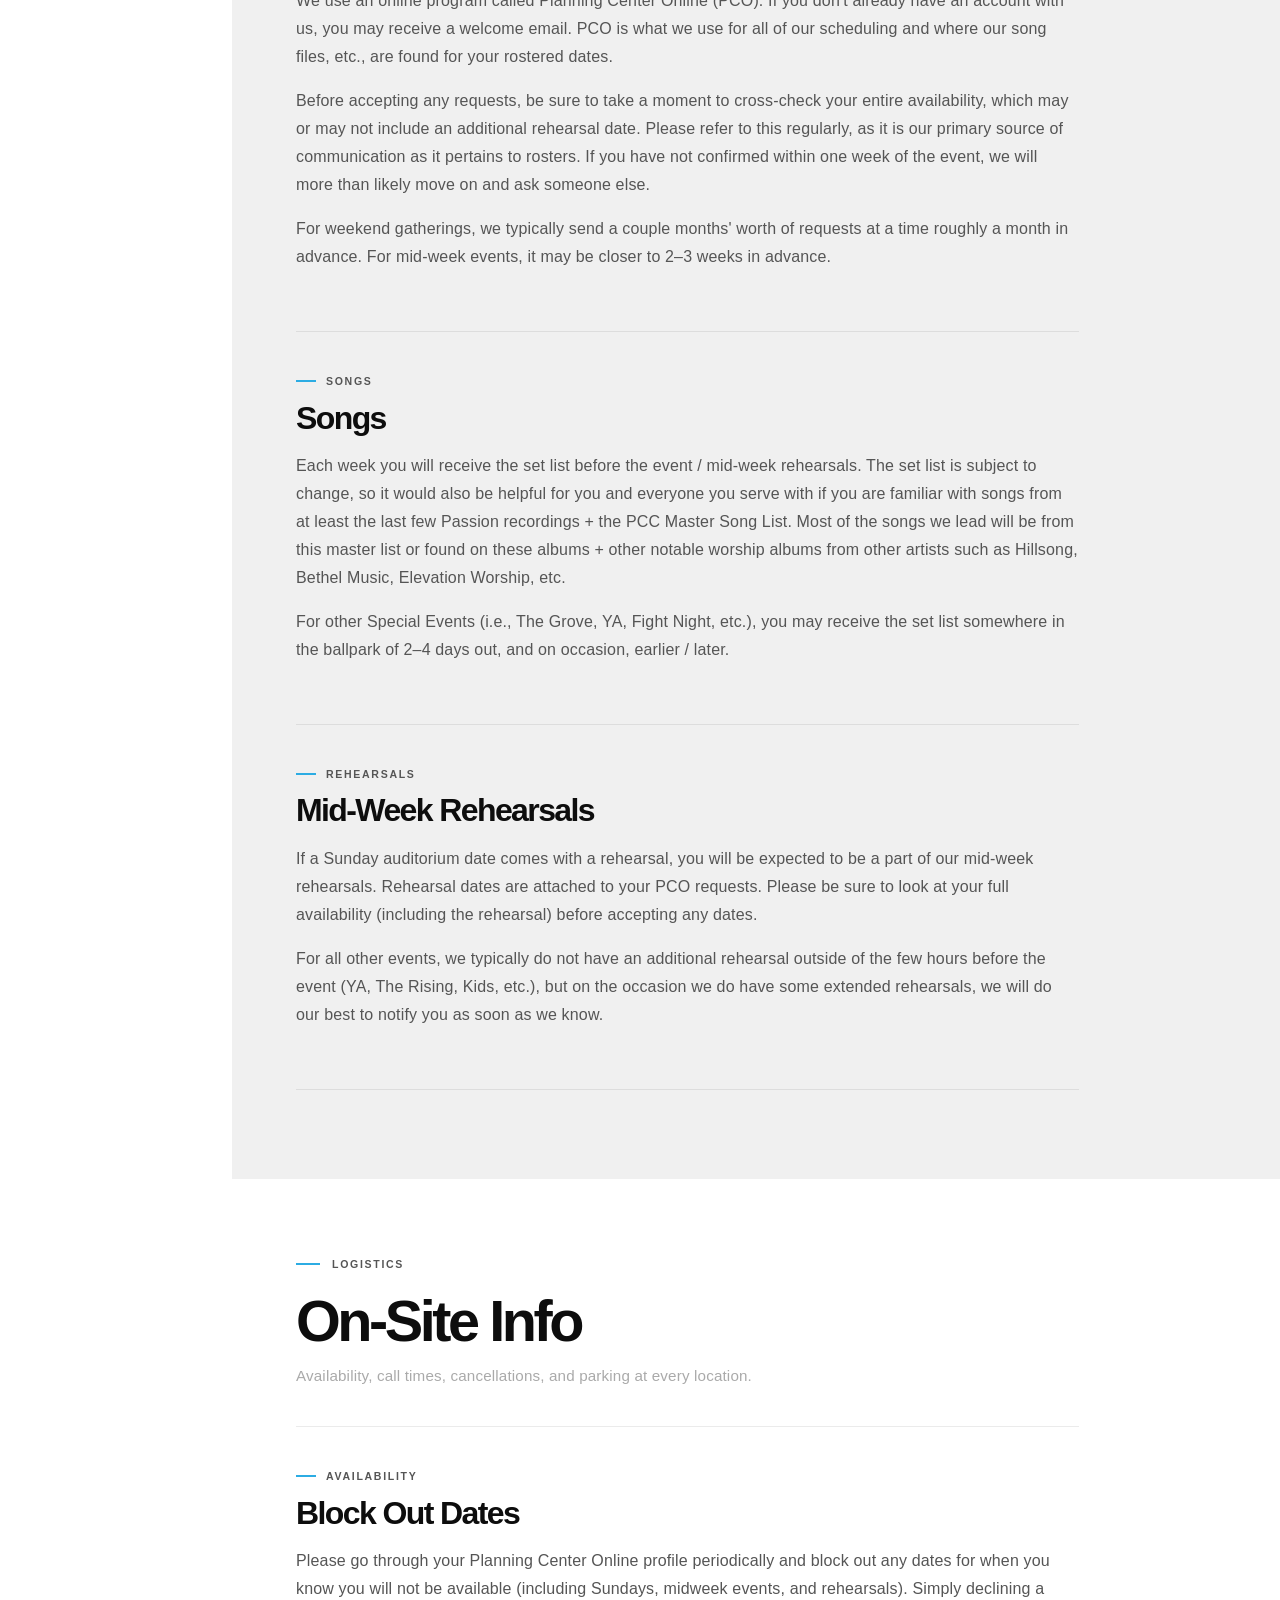
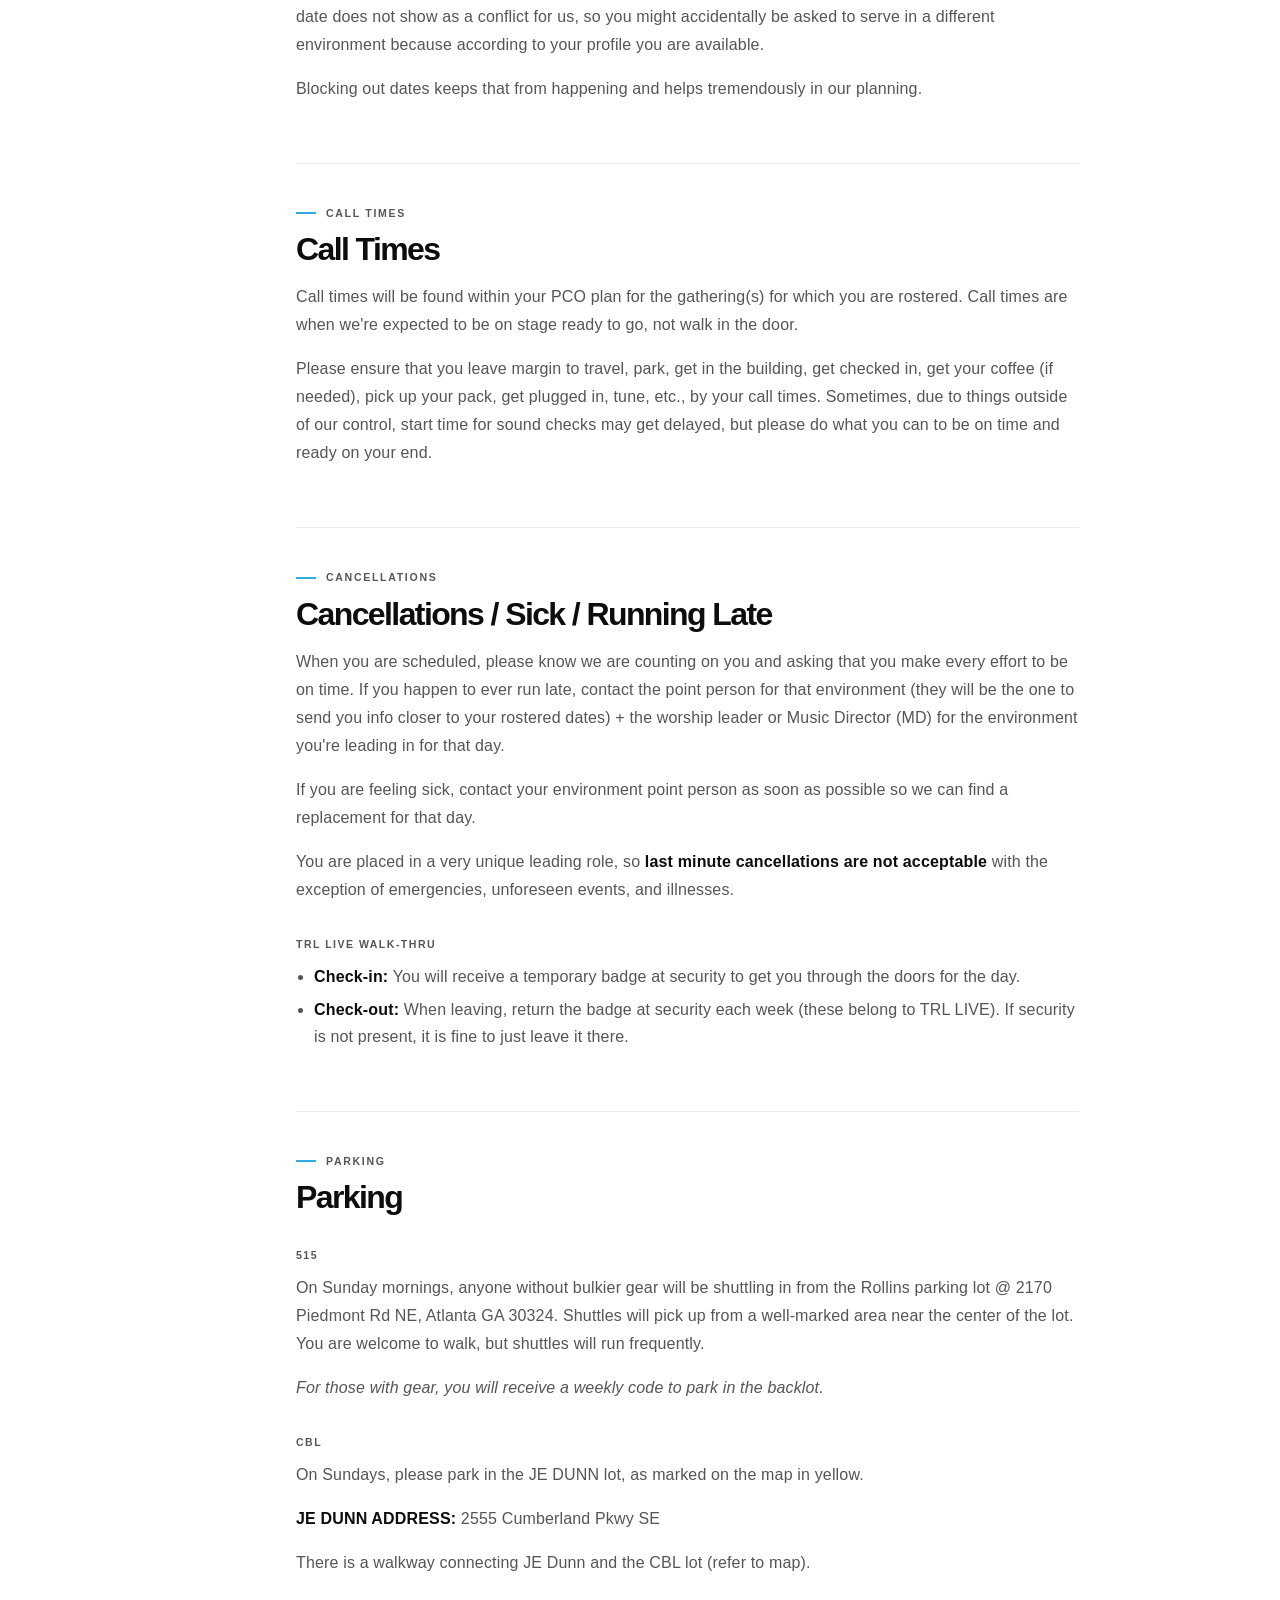
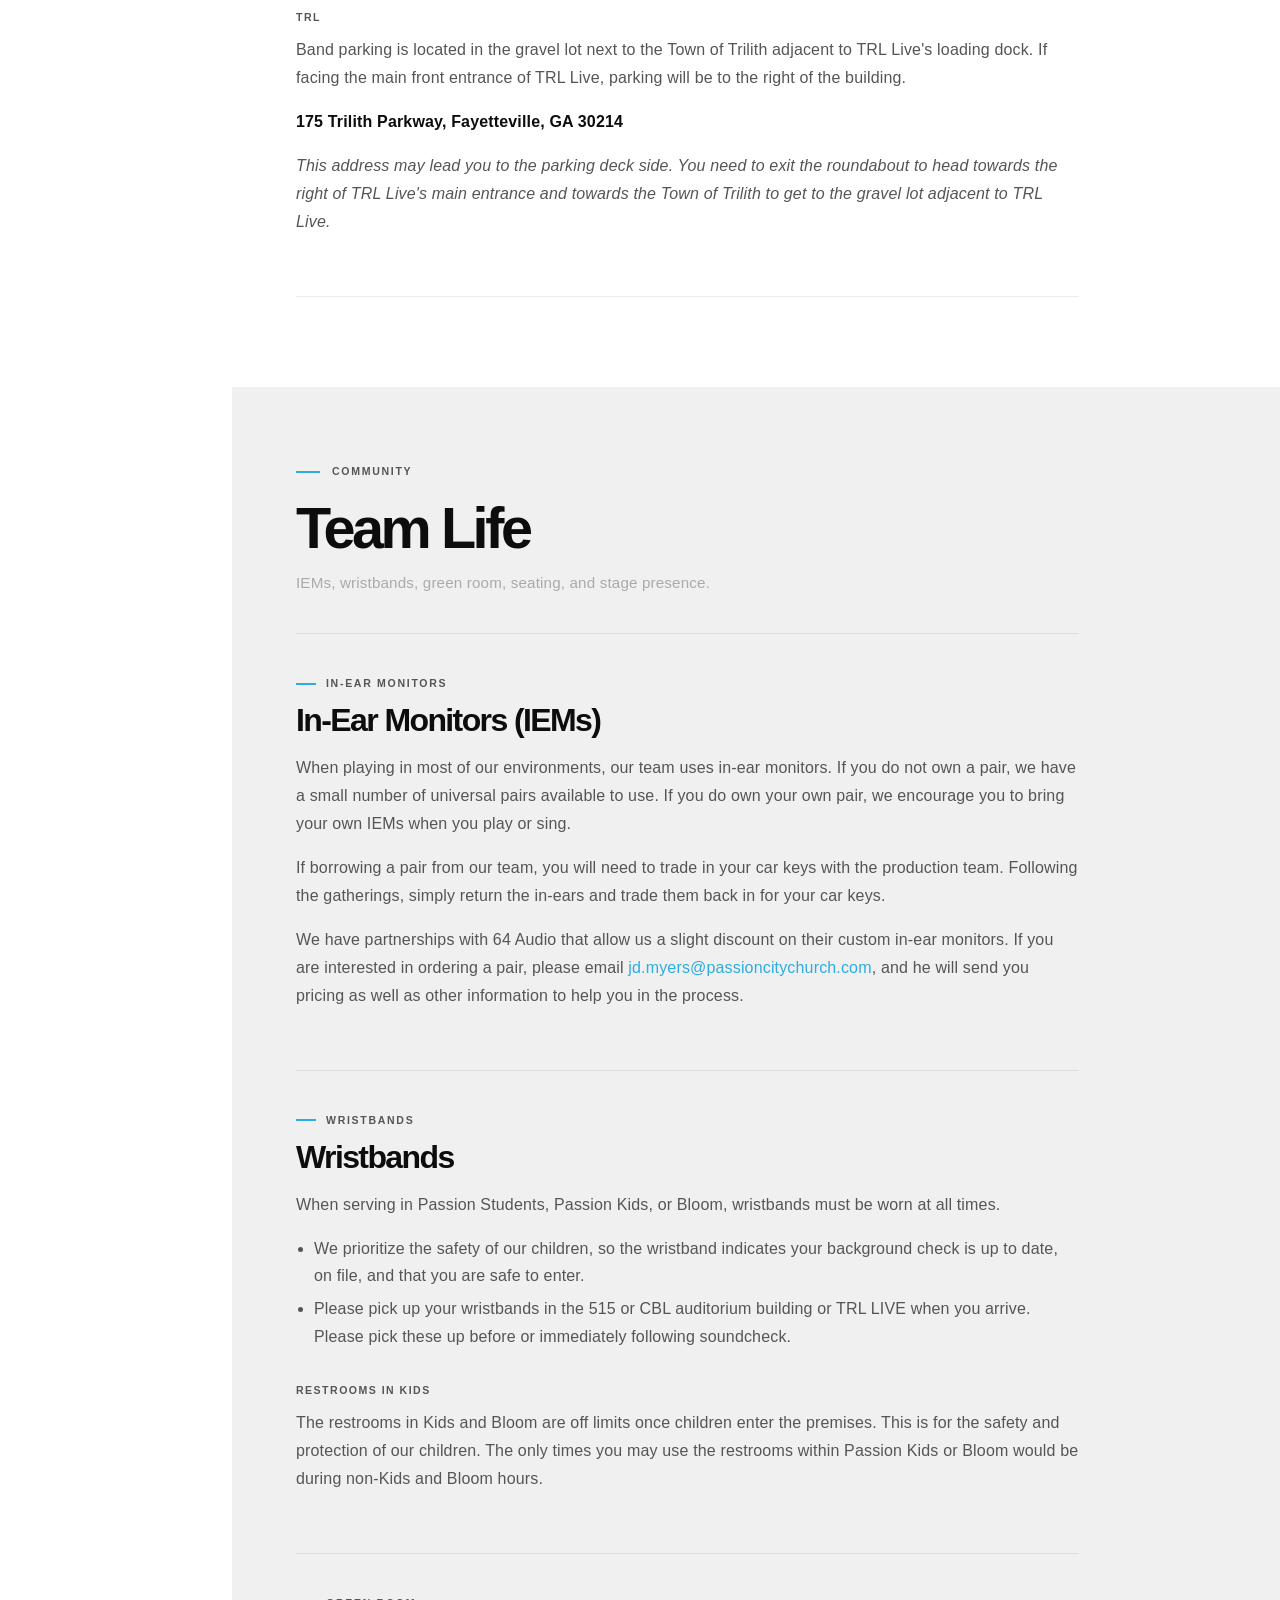
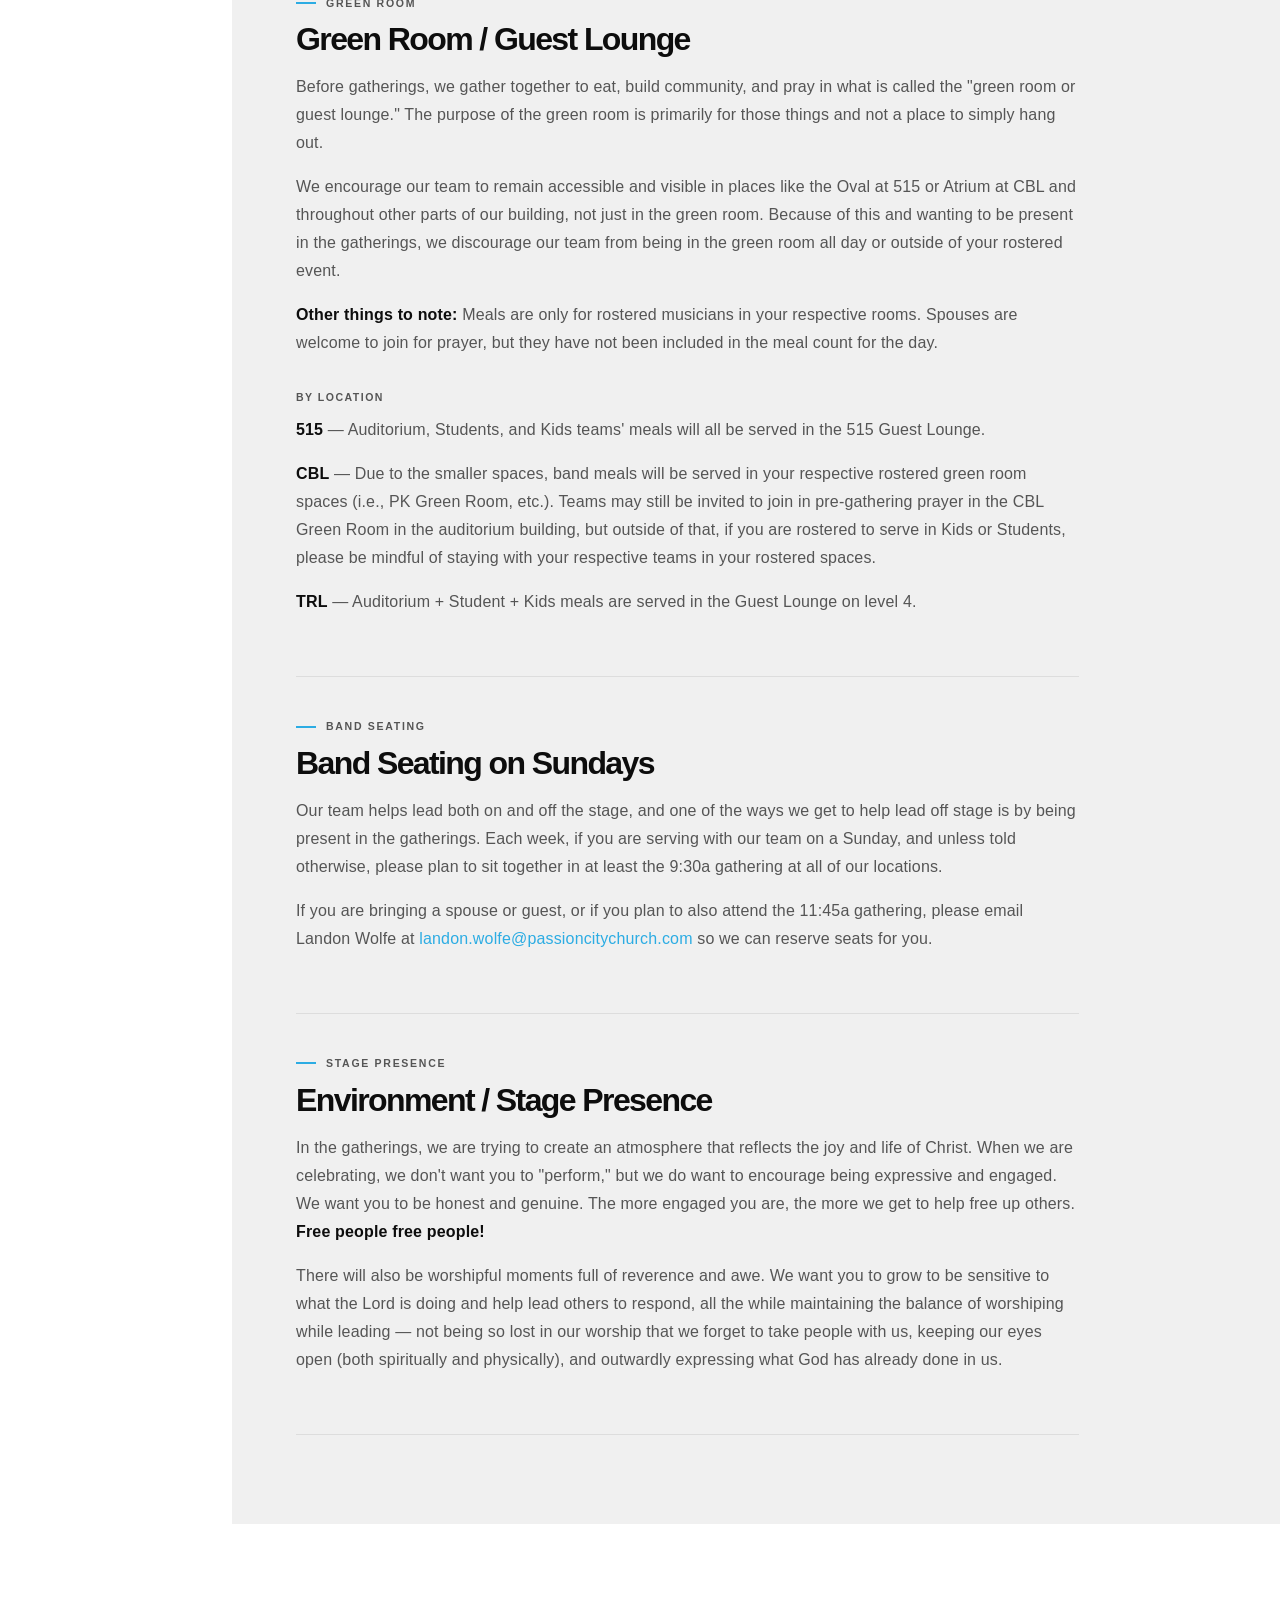
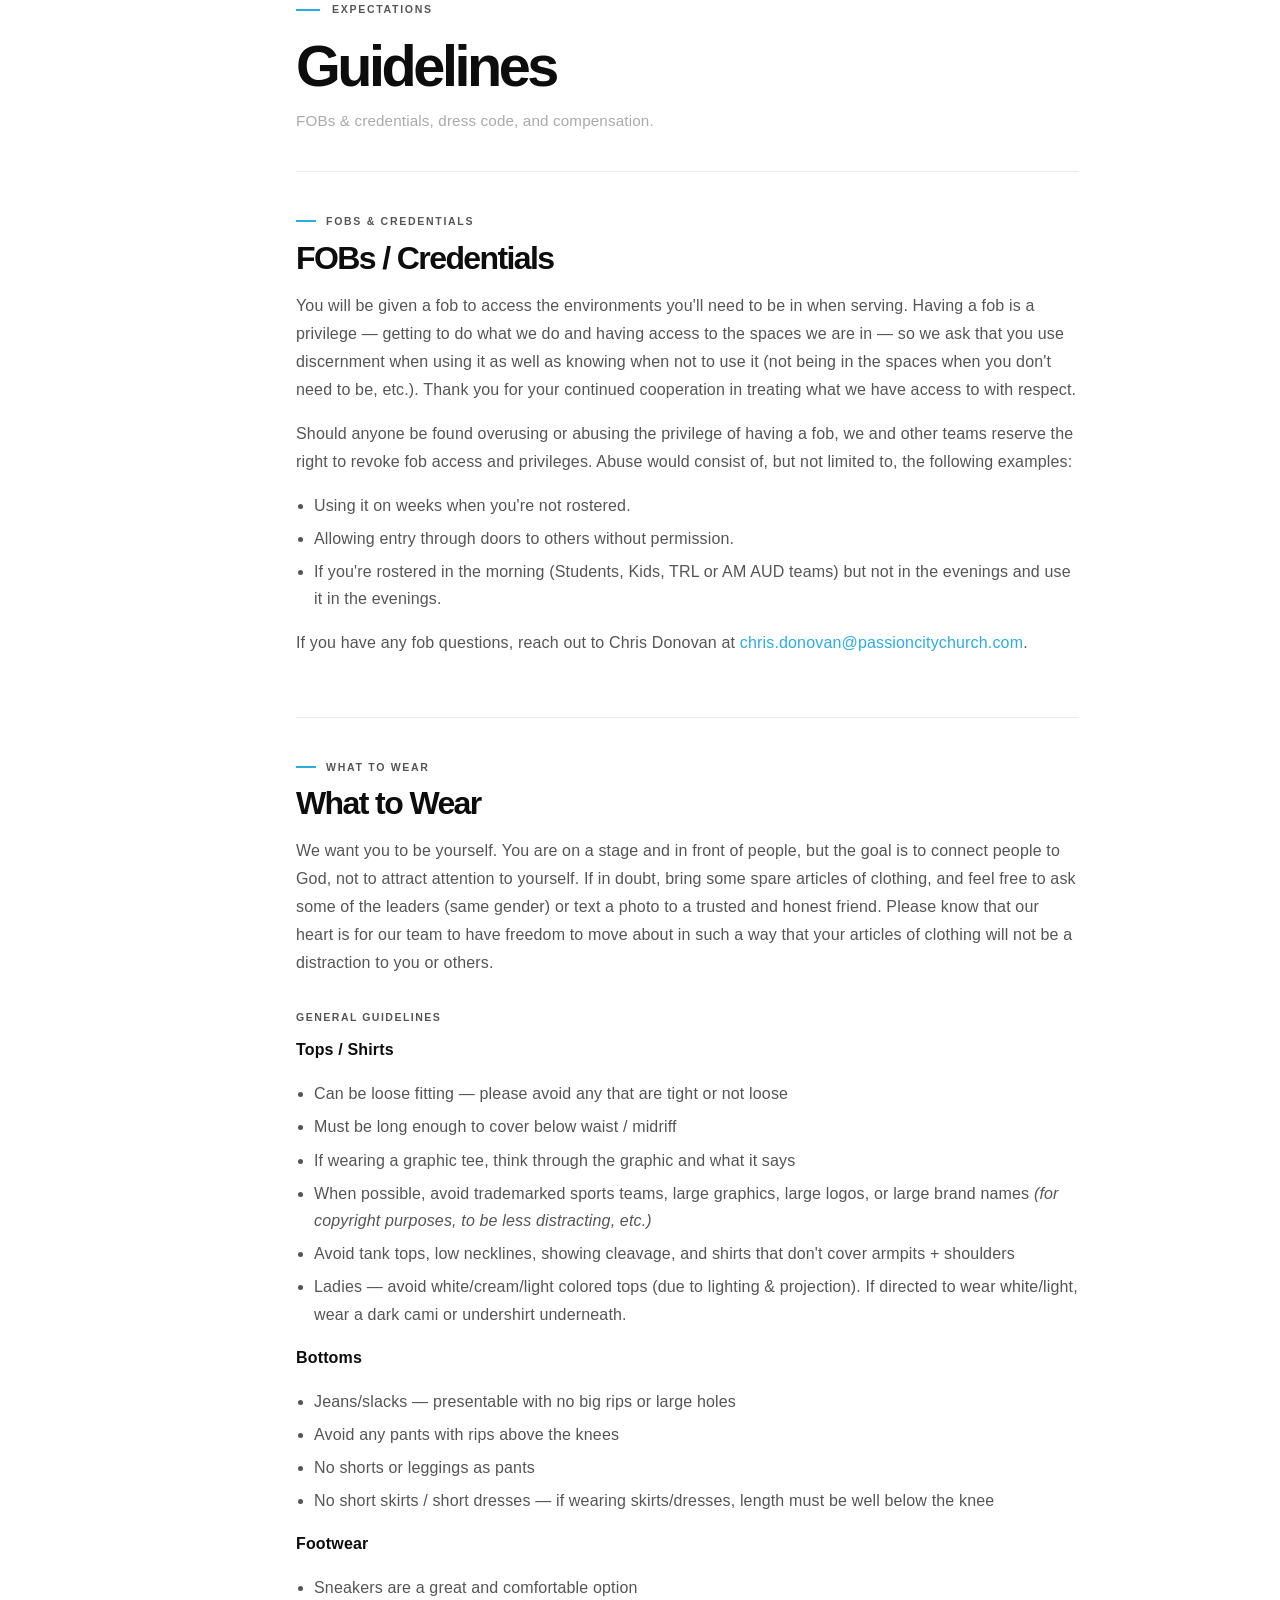
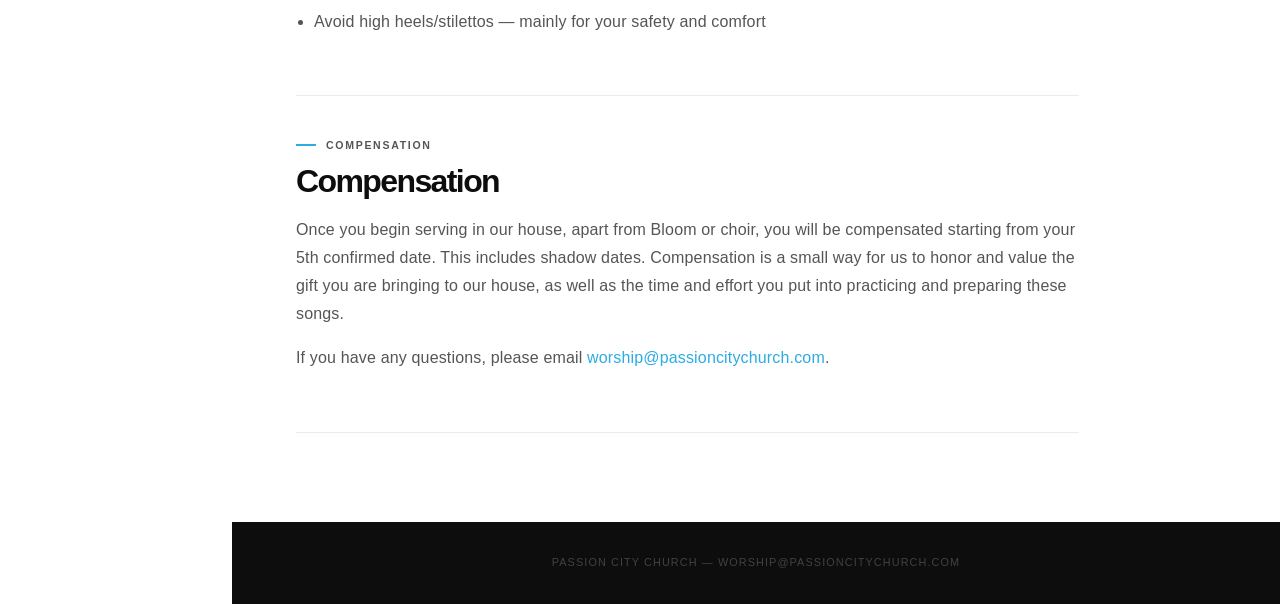
==== commit ec4f0e06: "Open the copies too; keep the index behind the sign-in A copy nobody can open without an account is " ====
--- a/index.html
+++ b/index.html
@@ -21,7 +21,7 @@
   <link rel="apple-touch-icon" href="static/favicon.svg">
   <link rel="stylesheet" href="static/css/style.css">
 </head>
-<body class="is-locked">
+<body>
 
   <!-- ===== SIDEBAR NAV ===== -->
   <nav class="sidebar" id="sidebar" aria-label="Handbook sections">
--- a/static/css/style.css
+++ b/static/css/style.css
@@ -1381,6 +1381,33 @@
 }
 .auth-lock[hidden] { display: none; }
 
+/* Opened from the gear on a page that does not need it: a dialog over the
+   handbook, with a way back out. */
+.auth-lock--dialog { background: rgba(13,13,13,0.94); }
+.auth-lock--dialog .auth-lock__panel {
+  background: var(--off-black);
+  border: 1px solid rgba(255,255,255,0.1);
+  border-radius: 14px;
+  padding: 32px 30px 26px;
+  box-shadow: 0 24px 60px rgba(0,0,0,0.5);
+}
+.auth-lock__cancel {
+  display: block;
+  width: 100%;
+  margin-top: 10px;
+  padding: 11px 24px;
+  background: none;
+  border: none;
+  color: rgba(255,255,255,0.45);
+  font-family: var(--font);
+  font-size: 0.78rem;
+  font-weight: 600;
+  cursor: pointer;
+  transition: color 0.15s;
+}
+.auth-lock__cancel:hover { color: var(--white); }
+.auth-lock__cancel[hidden] { display: none; }
+
 .auth-lock__panel {
   width: 100%;
   max-width: 380px;
